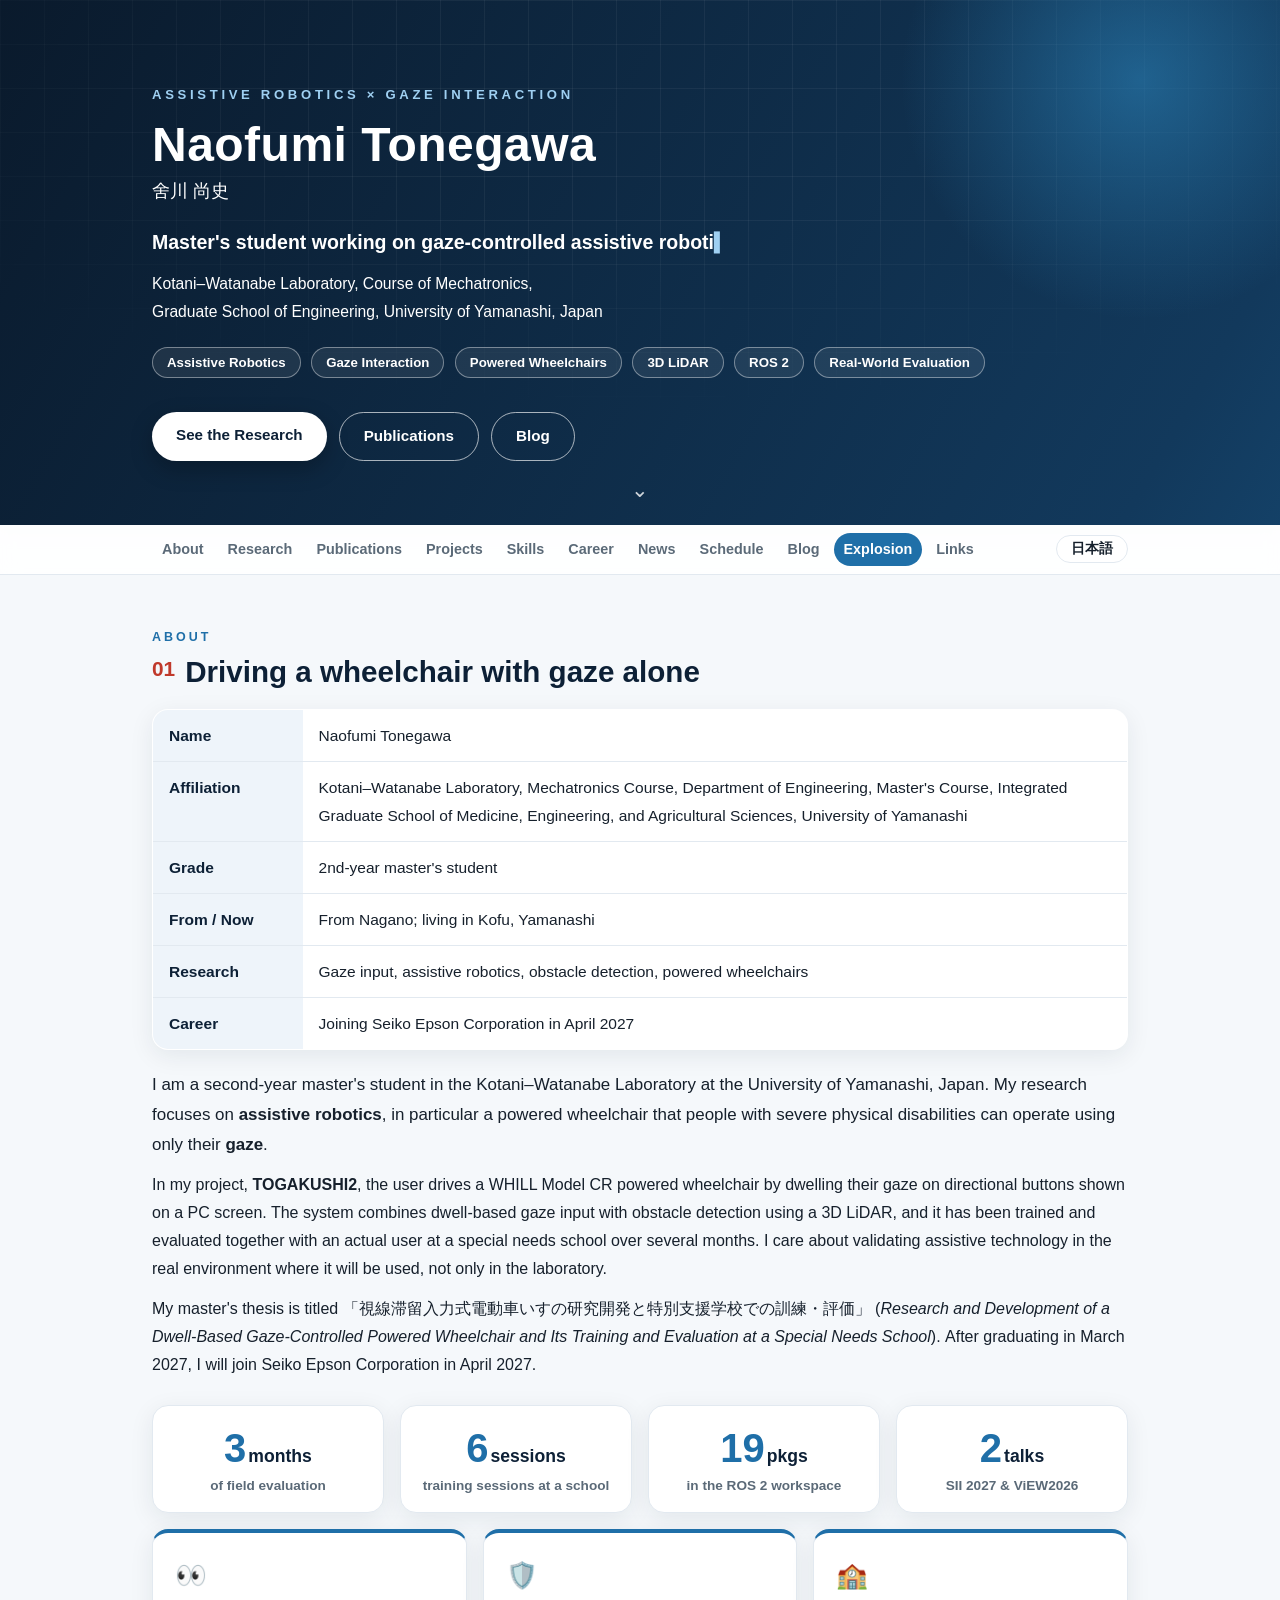
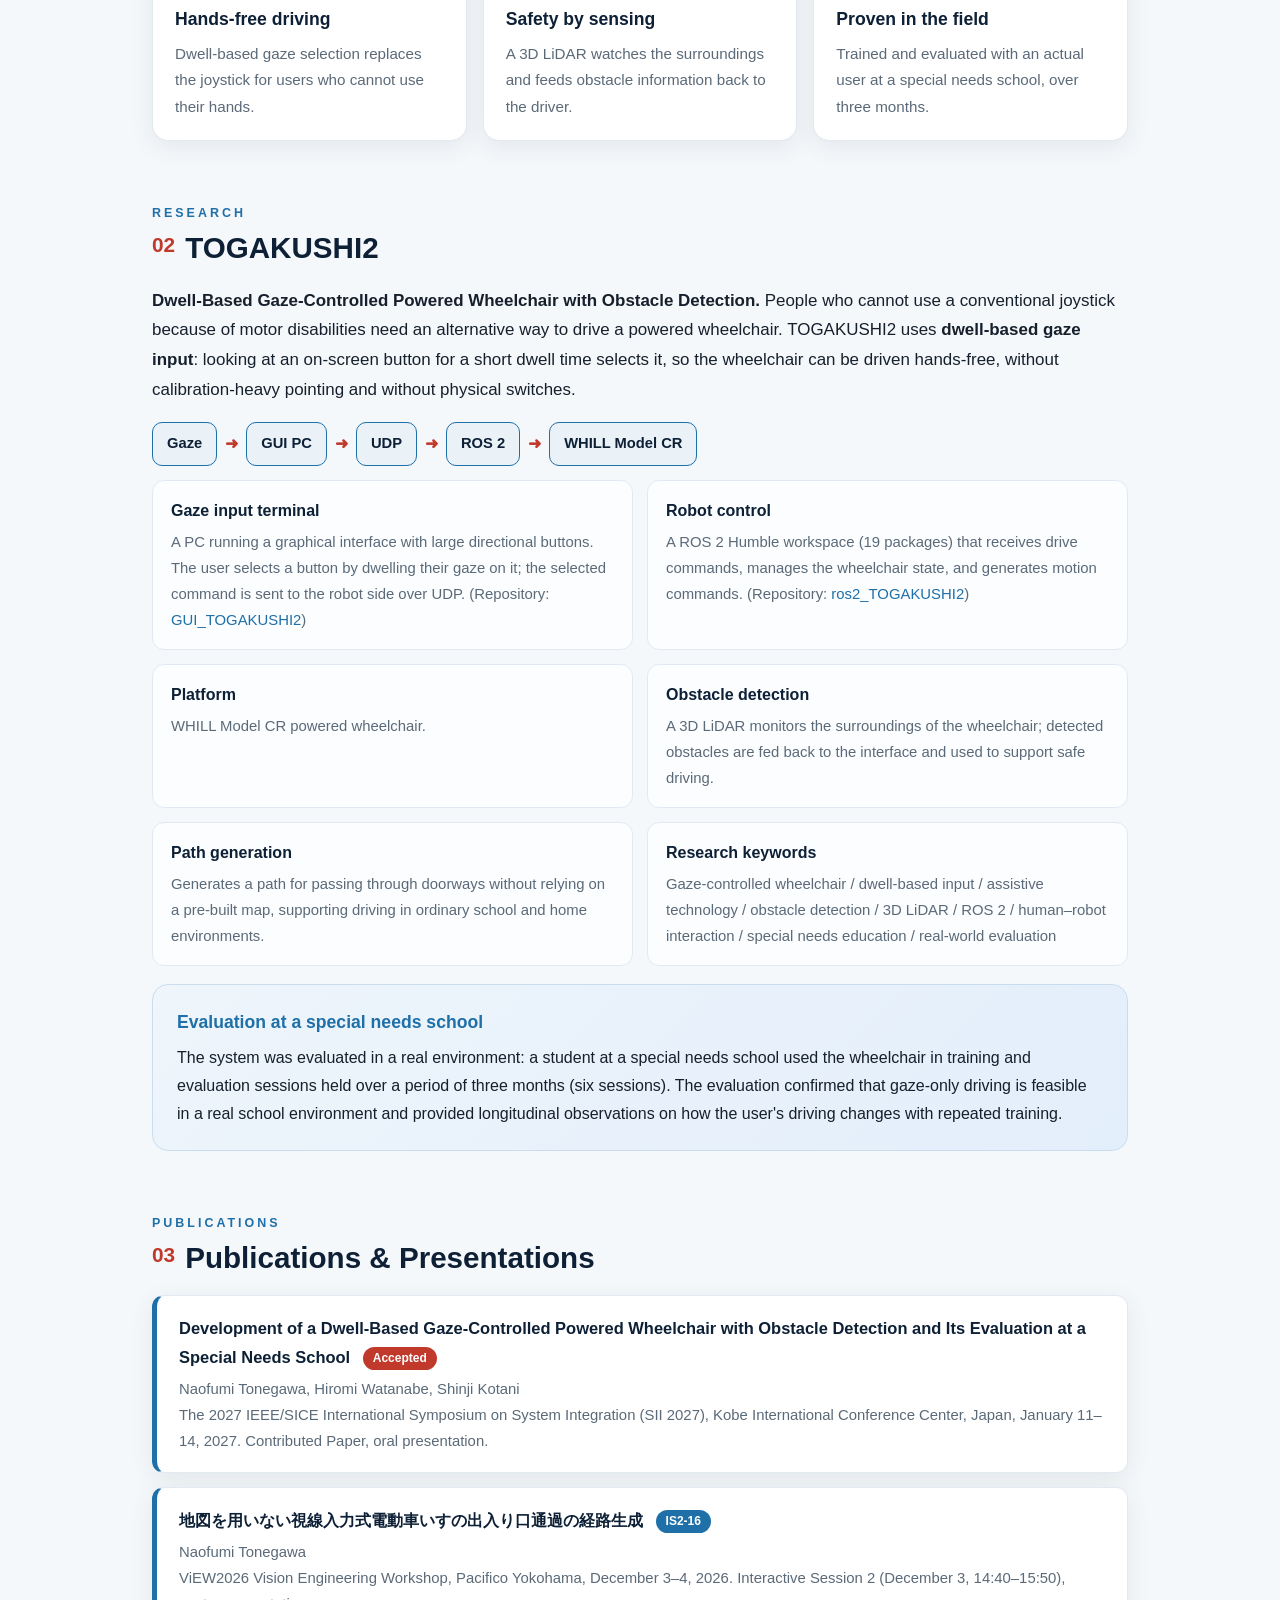
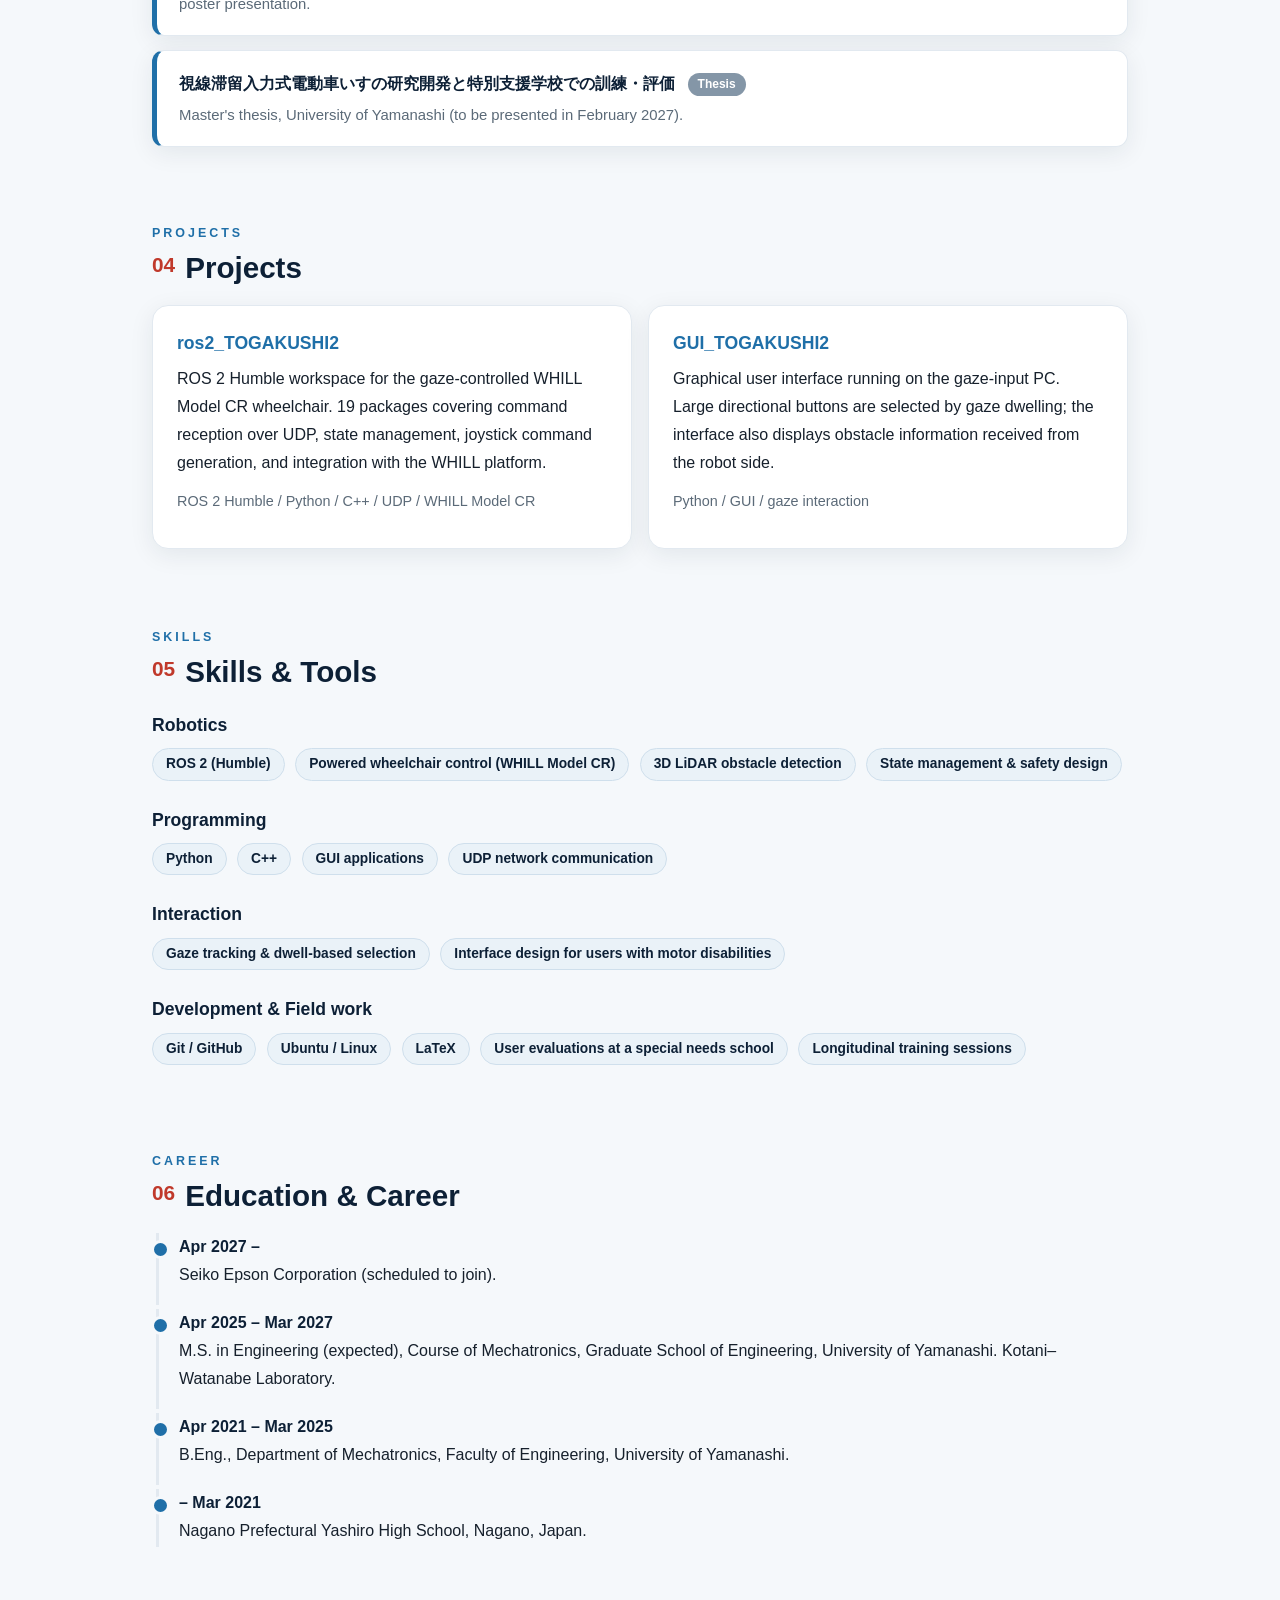
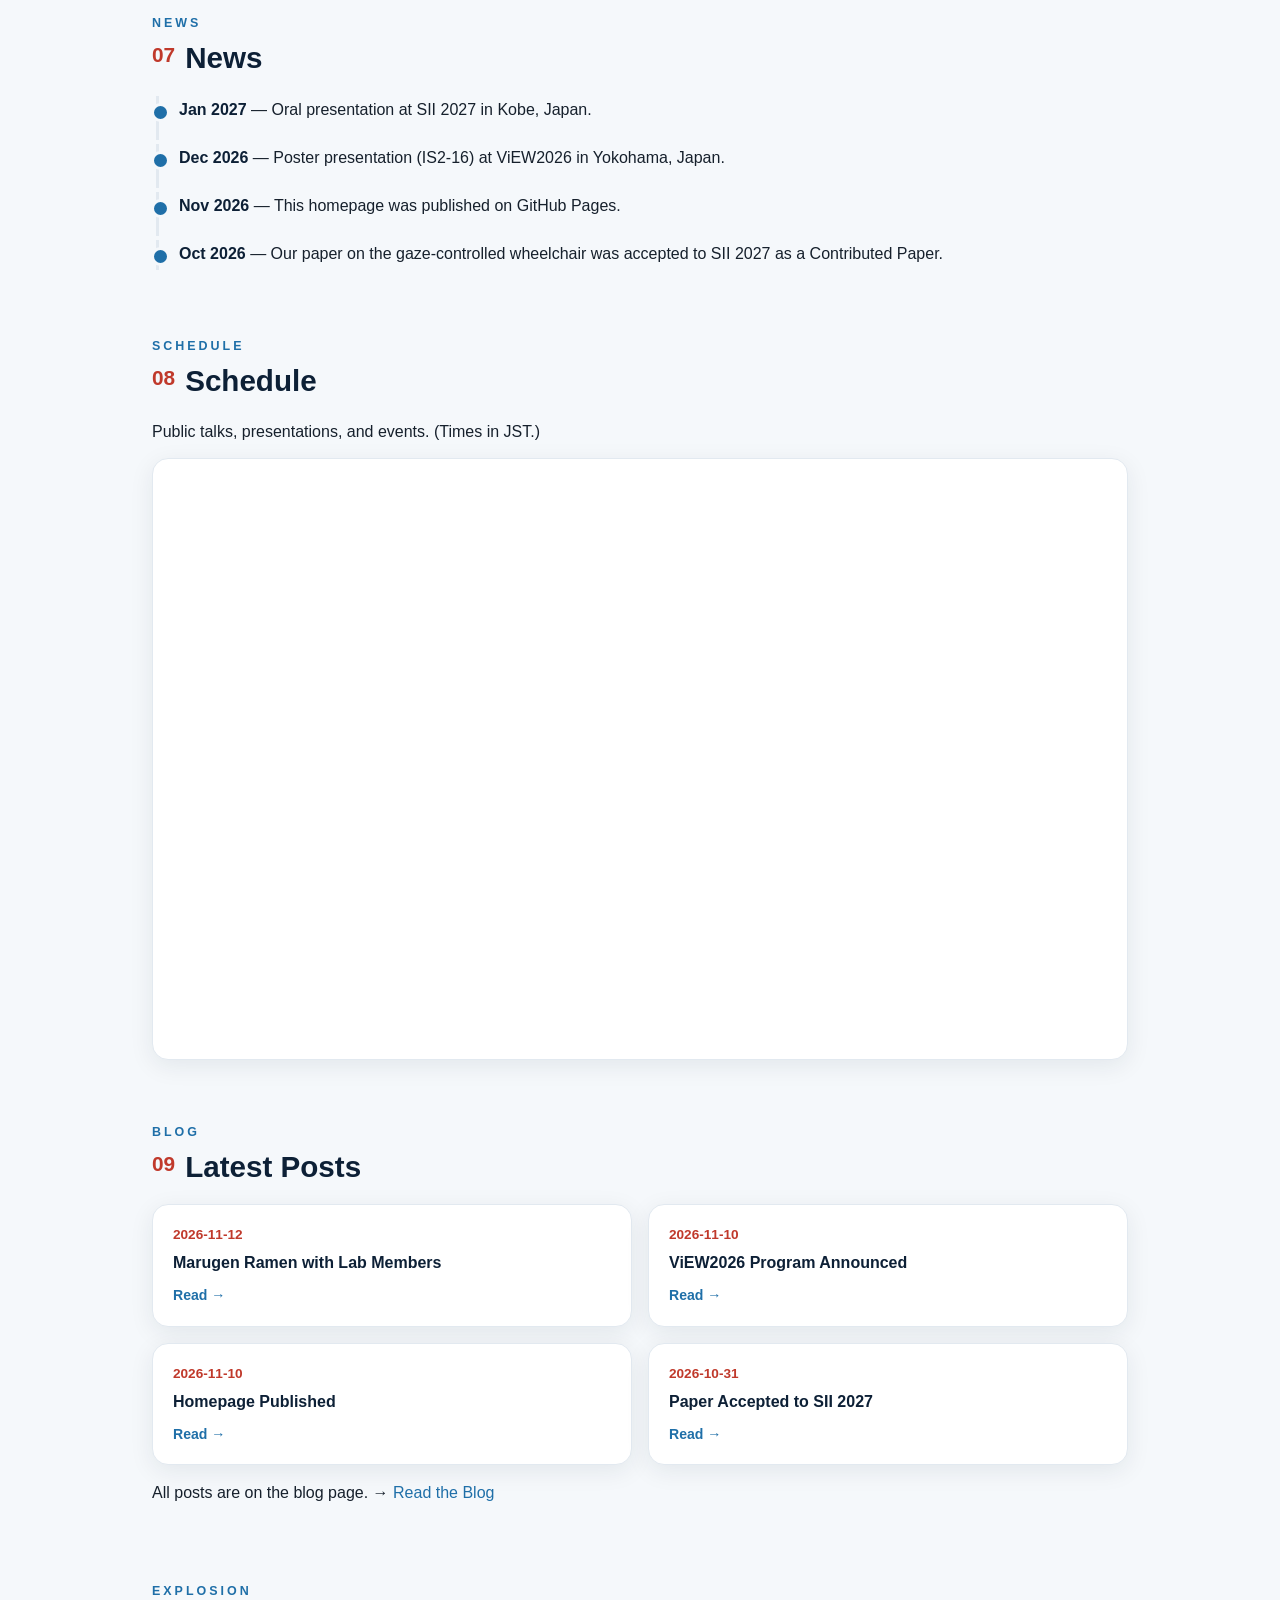
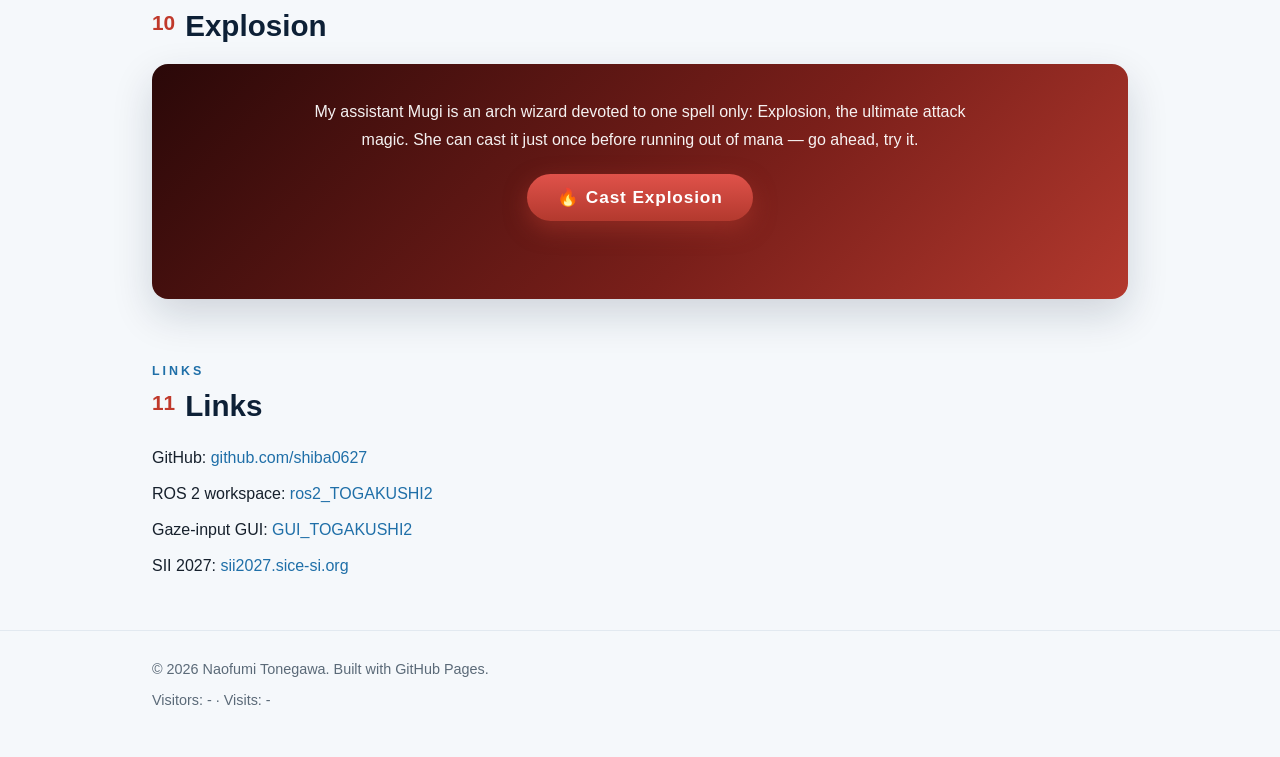
==== index.html @ db15621b "Add Google Search Console verification tag" ====
<!DOCTYPE html>
<html lang="en">
<head>
<meta charset="UTF-8">
<meta name="viewport" content="width=device-width, initial-scale=1.0">
<meta name="google-site-verification" content="02PXOmRQmh9cKTXt06QWr7HZk04EhqYKbkvgAUlDRAI" />
<title>Naofumi Tonegawa — Gaze-Controlled Assistive Robotics</title>
<script>try{document.documentElement.dataset.lang=(localStorage.getItem('mugi-lang')==='ja')?'ja':'en';}catch(e){document.documentElement.dataset.lang='en';}</script>
<meta name="description" content="Naofumi Tonegawa (舍川尚史) — Master's student at the University of Yamanashi working on dwell-based gaze-controlled powered wheelchairs with obstacle detection, evaluated at a special needs school.">
<style>
  :root{
    --ink:#16202c; --sub:#5b6a78; --line:#e2e9f0; --bg:#f5f8fb;
    --navy:#0d2036; --accent:#1f6fa8; --accent-bright:#2f8fc9; --accent2:#c0392b;
    --card:#ffffff; --soft:#eaf2f8;
    --shadow:0 6px 24px rgba(13,32,54,.08);
    --shadow-lg:0 16px 40px rgba(13,32,54,.16);
    --radius:16px;
  }
  *{box-sizing:border-box; margin:0; padding:0;}
  html{scroll-behavior:smooth;}
  body{font-family:"Helvetica Neue", Arial, "Hiragino Kaku Gothic ProN", "Yu Gothic", sans-serif;
       color:var(--ink); background:var(--bg); line-height:1.75;
       -webkit-font-smoothing:antialiased;}
  a{color:var(--accent); text-decoration:none;}
  a:hover{text-decoration:underline;}
  .wrap{max-width:1020px; margin:0 auto; padding:0 22px;}
  ::selection{background:var(--accent); color:#fff;}

  /* ===== scroll progress ===== */
  #progress{position:fixed; top:0; left:0; height:3px; width:0%;
    background:linear-gradient(90deg,var(--accent),var(--accent2)); z-index:100;}

  /* ===== hero ===== */
  @keyframes gradShift{0%{background-position:0% 50%}50%{background-position:100% 50%}100%{background-position:0% 50%}}
  @keyframes riseIn{from{opacity:0; transform:translateY(22px)}to{opacity:1; transform:translateY(0)}}
  @keyframes floaty{0%,100%{transform:translateY(0)}50%{transform:translateY(-14px)}}
  @keyframes scrollHint{0%,100%{transform:translateY(0); opacity:.85}50%{transform:translateY(8px); opacity:.4}}
  header.hero{position:relative; overflow:hidden; color:#fff;
    background:linear-gradient(120deg,#0a1a2c 0%,#12395c 45%,#1f6fa8 80%,#2f8fc9 100%);
    background-size:200% 200%; animation:gradShift 16s ease infinite;
    padding:84px 20px 64px;}
  header.hero::before{content:""; position:absolute; inset:0;
    background-image:linear-gradient(rgba(255,255,255,.05) 1px,transparent 1px),
                     linear-gradient(90deg,rgba(255,255,255,.05) 1px,transparent 1px);
    background-size:44px 44px;
    -webkit-mask-image:radial-gradient(ellipse 90% 80% at 50% 20%,#000 30%,transparent 75%);
            mask-image:radial-gradient(ellipse 90% 80% at 50% 20%,#000 30%,transparent 75%);}
  header.hero::after{content:""; position:absolute; width:520px; height:520px; border-radius:50%;
    background:radial-gradient(circle,rgba(47,143,201,.5),transparent 65%);
    top:-180px; right:-120px; animation:floaty 9s ease-in-out infinite;}
  .hero .wrap{position:relative; z-index:1;}
  .hero .kicker{font-size:.82rem; font-weight:700; letter-spacing:.28em; text-transform:uppercase;
    color:#9fd0f2; animation:riseIn .8s ease both;}
  .hero h1{font-size:3rem; letter-spacing:.01em; line-height:1.15; margin-top:10px; animation:riseIn .8s .08s ease both;}
  .hero .jp{font-size:1.1rem; opacity:.85; margin-top:4px; animation:riseIn .8s .16s ease both;}
  .hero .tagline{margin-top:18px; font-size:1.22rem; font-weight:600; min-height:1.8em; animation:riseIn .8s .24s ease both;}
  .hero .tagline::after{content:"▍"; color:#9fd0f2; animation:scrollHint 1.1s steps(1) infinite; font-size:.9em;}
  .hero .affil{margin-top:10px; font-size:.98rem; opacity:.92; animation:riseIn .8s .32s ease both;}
  .hero .chips{margin-top:22px; animation:riseIn .8s .4s ease both;}
  .chip{display:inline-block; border:1px solid rgba(255,255,255,.4); color:#fff;
    background:rgba(255,255,255,.08); backdrop-filter:blur(4px);
    border-radius:999px; padding:3px 14px; margin:0 6px 8px 0; font-size:.83rem; font-weight:600;}
  .hero .cta{margin-top:26px; display:flex; flex-wrap:wrap; gap:12px; animation:riseIn .8s .48s ease both;}
  .btn{display:inline-block; border-radius:999px; padding:10px 24px; font-weight:700; font-size:.95rem;
    transition:transform .2s ease, box-shadow .2s ease, background .2s ease;}
  .btn:hover{text-decoration:none; transform:translateY(-2px);}
  .btn-primary{background:#fff; color:var(--navy); box-shadow:0 8px 22px rgba(0,0,0,.25);}
  .btn-ghost{border:1.5px solid rgba(255,255,255,.65); color:#fff;}
  .btn-ghost:hover{background:rgba(255,255,255,.12);}
  .scroll-hint{position:absolute; left:50%; bottom:16px; transform:translateX(-50%);
    color:rgba(255,255,255,.8); font-size:1.3rem; z-index:1; animation:scrollHint 2s ease-in-out infinite;}

  /* ===== nav ===== */
  nav.toc{position:sticky; top:0; z-index:50;
    background:rgba(255,255,255,.88); backdrop-filter:blur(10px);
    border-bottom:1px solid var(--line);}
  nav.toc .wrap{display:flex; flex-wrap:wrap; align-items:center; gap:2px 4px; padding-top:8px; padding-bottom:8px;}
  nav.toc a{color:var(--sub); font-size:.9rem; font-weight:600; padding:4px 10px; border-radius:999px;
    transition:color .2s ease, background .2s ease;}
  nav.toc a:hover{color:var(--navy); text-decoration:none; background:var(--soft);}
  nav.toc a.active{color:#fff; background:var(--accent);}
  nav.toc a.active:hover{color:#fff; background:var(--accent);}
  nav.toc button{margin-left:auto; background:#fff; border:1px solid var(--line); border-radius:999px;
    padding:4px 14px; font-size:.85rem; font-weight:700; cursor:pointer; color:var(--ink); font-family:inherit;
    transition:border-color .2s ease;}
  nav.toc button:hover{border-color:var(--accent);}

  /* ===== sections ===== */
  main{padding:6px 0 20px;}
  section{padding:52px 0 10px; scroll-margin-top:64px;}
  .eyebrow{font-size:.78rem; font-weight:800; letter-spacing:.24em; text-transform:uppercase; color:var(--accent);}
  h2{font-size:1.85rem; line-height:1.3; margin:4px 0 18px; color:var(--navy);}
  h2 .num{color:var(--accent2); margin-right:10px; font-size:1.3rem; vertical-align:6px;}
  h3{font-size:1.1rem; margin:16px 0 6px; color:var(--navy);}
  p{margin-bottom:12px;}
  .lead{font-size:1.06rem;}
  .small{font-size:.9rem; color:var(--sub);}
  ul{margin:6px 0 10px 1.3em;}
  li{margin-bottom:4px;}

  /* ===== stats ===== */
  .stats{display:grid; grid-template-columns:repeat(4,1fr); gap:16px; margin-top:26px;}
  .stat{background:var(--card); border:1px solid var(--line); border-radius:var(--radius);
    padding:20px 14px 14px; text-align:center; box-shadow:var(--shadow);}
  .stat .big{font-size:2.5rem; font-weight:800; color:var(--accent); line-height:1.1;}
  .stat .big .unit{font-size:1.1rem; font-weight:700; color:var(--navy); margin-left:2px;}
  .stat .label{font-size:.85rem; color:var(--sub); font-weight:600; margin-top:4px;}
  @media (max-width:680px){ .stats{grid-template-columns:repeat(2,1fr);} }

  /* ===== cards & grids ===== */
  .card{background:var(--card); border:1px solid var(--line); border-radius:var(--radius);
    padding:22px 24px; margin-bottom:16px; box-shadow:var(--shadow);
    transition:transform .25s ease, box-shadow .25s ease;}
  .card:hover{transform:translateY(-4px); box-shadow:var(--shadow-lg);}
  .card h3{margin-top:0;}
  .grid{display:grid; grid-template-columns:1fr 1fr; gap:16px;}
  .grid3{display:grid; grid-template-columns:repeat(3,1fr); gap:16px;}
  @media (max-width:820px){ .grid3{grid-template-columns:1fr;} }
  @media (max-width:680px){ .grid{grid-template-columns:1fr;} .hero h1{font-size:2.2rem;} }
  .hl-card{background:var(--card); border:1px solid var(--line); border-top:4px solid var(--accent);
    border-radius:var(--radius); padding:20px 22px; box-shadow:var(--shadow);
    transition:transform .25s ease, box-shadow .25s ease;}
  .hl-card:hover{transform:translateY(-4px); box-shadow:var(--shadow-lg);}
  .hl-card .icon{font-size:1.6rem; margin-bottom:6px;}
  .hl-card h3{margin:0 0 6px;}
  .hl-card p{font-size:.95rem; color:var(--sub); margin:0;}

  /* ===== research system ===== */
  .flow{display:flex; flex-wrap:wrap; align-items:center; gap:8px; margin:18px 0 8px;}
  .flow .node{background:var(--soft); border:1.5px solid var(--accent); color:var(--navy); font-weight:700;
    border-radius:10px; padding:8px 14px; font-size:.92rem;}
  .flow .arrow{color:var(--accent2); font-weight:900; animation:arrowPulse 1.2s ease-in-out infinite;}
  @keyframes arrowPulse{0%,100%{opacity:.35; transform:translateX(0)}50%{opacity:1; transform:translateX(3px)}}
  .sys-grid{display:grid; grid-template-columns:1fr 1fr; gap:14px; margin-top:14px;}
  @media (max-width:680px){ .sys-grid{grid-template-columns:1fr;} }
  .sys-item{background:#fbfdff; border:1px solid var(--line); border-radius:12px; padding:16px 18px;}
  .sys-item h4{font-size:1rem; color:var(--navy); margin-bottom:4px;}
  .sys-item p{font-size:.93rem; color:var(--sub); margin:0;}
  .eval-panel{background:linear-gradient(135deg,#eef5fb,#e3eefb); border:1px solid #c9ddef;
    border-radius:var(--radius); padding:22px 24px; margin-top:18px;}
  .eval-panel h3{margin-top:0; color:var(--accent);}

  /* ===== mission & photos ===== */
  .mission{background:linear-gradient(135deg,#eef5fb,#e6effa); border:1px solid #c9ddef;
    border-left:6px solid var(--accent2); border-radius:var(--radius);
    padding:22px 26px; margin:6px 0 20px; box-shadow:var(--shadow);}
  .mission .q{font-size:1.22rem; font-weight:700; color:var(--navy); line-height:1.7;}
  .mission .q::before{content:"\201C"; color:var(--accent2); margin-right:2px;}
  .mission .q::after{content:"\201D"; color:var(--accent2); margin-left:2px;}
  .photo-row{display:grid; grid-template-columns:1.35fr 1fr; gap:16px; margin:18px 0 6px;}
  @media (max-width:680px){ .photo-row{grid-template-columns:1fr;} }
  .photo-row figure{background:var(--card); border:1px solid var(--line); border-radius:var(--radius);
    padding:10px; box-shadow:var(--shadow); margin:0;}
  .photo-row img{width:100%; height:auto; display:block; border-radius:10px;}
  .photo-row figcaption{font-size:.85rem; color:var(--sub); padding:8px 4px 2px;}

  /* ===== profile table ===== */
  table.profile{width:100%; border-collapse:collapse; background:var(--card);
    border:1px solid var(--line); border-radius:var(--radius); overflow:hidden;
    box-shadow:var(--shadow); margin:4px 0 20px; font-size:.97rem;}
  table.profile th{background:#eef4fa; color:var(--navy); text-align:left; font-weight:700;
    padding:12px 16px; width:150px; border-bottom:1px solid var(--line); vertical-align:top; white-space:nowrap;}
  table.profile td{padding:12px 16px; border-bottom:1px solid var(--line); color:var(--ink);}
  table.profile tr:last-child th, table.profile tr:last-child td{border-bottom:none;}
  @media (max-width:560px){ table.profile th{width:104px; padding:10px 12px;} table.profile td{padding:10px 12px;} }

  /* ===== publications ===== */
  .pub{background:var(--card); border:1px solid var(--line); border-left:5px solid var(--accent);
    border-radius:12px; padding:18px 22px; margin-bottom:14px; box-shadow:var(--shadow);
    transition:transform .25s ease, box-shadow .25s ease;}
  .pub:hover{transform:translateY(-3px); box-shadow:var(--shadow-lg);}
  .pub .title{font-weight:700; font-size:1.03rem; color:var(--navy);}
  .pub .meta{color:var(--sub); font-size:.93rem; margin-top:4px;}
  .badge{display:inline-block; background:var(--accent2); color:#fff; border-radius:999px;
    padding:1px 10px; font-size:.75rem; font-weight:700; margin-left:8px; vertical-align:middle;}
  .badge.blue{background:var(--accent);}
  .badge.gray{background:#8496a7;}

  /* ===== skills ===== */
  .skill-group{margin-bottom:16px;}
  .skill-group h3{margin-bottom:8px;}
  .tag{display:inline-block; background:var(--soft); border:1px solid #cfdfec; color:var(--navy);
    border-radius:999px; padding:3px 13px; font-size:.86rem; font-weight:600; margin:0 6px 8px 0;
    transition:transform .15s ease, background .15s ease;}
  .tag:hover{transform:translateY(-2px); background:#dbeaf6;}

  /* ===== timeline ===== */
  .timeline{list-style:none; margin:4px 0 0 4px;}
  .timeline li{border-left:3px solid var(--line); padding:0 0 16px 20px; position:relative;}
  .timeline li:last-child{padding-bottom:2px;}
  .timeline li::before{content:""; position:absolute; left:-8px; top:7px; width:13px; height:13px;
    border-radius:50%; background:var(--accent); border:3px solid var(--bg);
    transition:transform .2s ease, background .2s ease;}
  .timeline li:hover::before{transform:scale(1.35); background:var(--accent2);}
  .timeline .when{font-weight:800; color:var(--navy); white-space:nowrap;}

  /* ===== blog cards ===== */
  .post-card{display:block; background:var(--card); border:1px solid var(--line); border-radius:var(--radius);
    padding:18px 20px; box-shadow:var(--shadow); color:var(--ink);
    transition:transform .25s ease, box-shadow .25s ease;}
  .post-card:hover{text-decoration:none; transform:translateY(-4px); box-shadow:var(--shadow-lg);}
  .post-card .date{color:var(--accent2); font-weight:700; font-size:.85rem;}
  .post-card .ptitle{font-weight:700; color:var(--navy); margin-top:2px;}
  .post-card .go{color:var(--accent); font-size:.88rem; font-weight:700; margin-top:6px;}

  /* ===== calendar ===== */
  .cal-wrap{border:1px solid var(--line); border-radius:var(--radius); overflow:hidden; background:#fff; box-shadow:var(--shadow);}
  .cal-wrap iframe{display:block; width:100%; height:600px; border:0;}

  /* ===== explosion ===== */
  .explosion-panel{background:linear-gradient(135deg,#2a0808 0%,#7a1f1a 60%,#b3392e 100%); color:#fff;
    border-radius:var(--radius); padding:34px 24px; text-align:center; box-shadow:var(--shadow-lg);}
  .explosion-panel p{opacity:.94; max-width:660px; margin:0 auto;}
  .boom-wrap{margin-top:20px;}
  #boomBtn{background:linear-gradient(180deg,#e0524a,#b3392e); color:#fff; border:none; cursor:pointer;
    font-size:1.08rem; font-weight:800; letter-spacing:.05em; padding:13px 30px; border-radius:999px;
    box-shadow:0 8px 22px rgba(179,57,46,.5); transition:transform .15s ease;}
  #boomBtn:hover:not(:disabled){transform:scale(1.07);}
  #boomBtn:disabled{opacity:.65; cursor:wait;}
  #chant{margin-top:14px; min-height:1.8em; font-weight:700; color:#ffe9a8; text-shadow:0 1px 6px rgba(0,0,0,.35);}
  #boomCount{margin-top:2px; font-size:.9rem; opacity:.9;}
  #flash{position:fixed; inset:0; background:#fff7e0; opacity:0; pointer-events:none; z-index:90;}
  .ring{position:fixed; border:4px solid rgba(255,170,40,.85); border-radius:50%; pointer-events:none; z-index:91;}
  .spark{position:fixed; width:8px; height:8px; border-radius:50%; pointer-events:none; z-index:91;}
  body.shake{animation:shake .5s ease;}
  @keyframes shake{0%,100%{transform:translate(0,0)}20%{transform:translate(-6px,3px)}40%{transform:translate(5px,-4px)}60%{transform:translate(-4px,-2px)}80%{transform:translate(4px,2px)}}

  /* ===== links / footer ===== */
  .link-list{list-style:none; margin-left:0;}
  .link-list li{margin-bottom:8px; font-size:1rem;}
  footer{border-top:1px solid var(--line); padding:26px 0 44px; color:var(--sub); font-size:.9rem; margin-top:30px;}

  /* ===== reveal ===== */
  .reveal{opacity:0; transform:translateY(24px); transition:opacity .7s ease, transform .7s ease;}
  .reveal.in{opacity:1; transform:none;}

  /* ===== language toggle ===== */
  .l-ja{display:none;}
  html[data-lang="ja"] .l-ja{display:inline;}
  html[data-lang="ja"] .l-en{display:none;}

  @media (prefers-reduced-motion: reduce){
    *{animation:none !important; transition:none !important;}
    .reveal{opacity:1; transform:none;}
    html{scroll-behavior:auto;}
  }
</style>
</head>
<body>

<div id="progress"></div>

<header class="hero">
  <div class="wrap">
    <div class="kicker">Assistive Robotics × Gaze Interaction</div>
    <h1>Naofumi Tonegawa</h1>
    <div class="jp">舍川 尚史</div>
    <div class="tagline"><span class="l-en">Master's student working on gaze-controlled assistive robotics.</span><span class="l-ja">視線制御による支援ロボティクスに取り組む修士課程の学生です。</span></div>
    <div class="affil"><span class="l-en">Kotani&ndash;Watanabe Laboratory, Course of Mechatronics,<br>
      Graduate School of Engineering, University of Yamanashi, Japan</span><span class="l-ja">山梨大学大学院 工学専攻 メカトロニクスコース<br>
      小谷・渡辺研究室</span></div>
    <div class="chips">
      <span class="chip"><span class="l-en">Assistive Robotics</span><span class="l-ja">支援ロボティクス</span></span>
      <span class="chip"><span class="l-en">Gaze Interaction</span><span class="l-ja">視線インタラクション</span></span>
      <span class="chip"><span class="l-en">Powered Wheelchairs</span><span class="l-ja">電動車いす</span></span>
      <span class="chip">3D LiDAR</span>
      <span class="chip">ROS 2</span>
      <span class="chip"><span class="l-en">Real-World Evaluation</span><span class="l-ja">実環境評価</span></span>
    </div>
    <div class="cta">
      <a class="btn btn-primary" href="#research"><span class="l-en">See the Research</span><span class="l-ja">研究を見る</span></a>
      <a class="btn btn-ghost" href="#publications"><span class="l-en">Publications</span><span class="l-ja">業績を見る</span></a>
      <a class="btn btn-ghost" href="blog.html"><span class="l-en">Blog</span><span class="l-ja">ブログ</span></a>
    </div>
  </div>
  <div class="scroll-hint">⌄</div>
</header>

<nav class="toc">
  <div class="wrap">
    <a href="#about"><span class="l-en">About</span><span class="l-ja">概要</span></a>
    <a href="#research"><span class="l-en">Research</span><span class="l-ja">研究</span></a>
    <a href="#publications"><span class="l-en">Publications</span><span class="l-ja">業績</span></a>
    <a href="#projects"><span class="l-en">Projects</span><span class="l-ja">プロジェクト</span></a>
    <a href="#skills"><span class="l-en">Skills</span><span class="l-ja">スキル</span></a>
    <a href="#career"><span class="l-en">Career</span><span class="l-ja">経歴</span></a>
    <a href="#news"><span class="l-en">News</span><span class="l-ja">ニュース</span></a>
    <a href="#schedule"><span class="l-en">Schedule</span><span class="l-ja">予定</span></a>
    <a href="#blog"><span class="l-en">Blog</span><span class="l-ja">ブログ</span></a>
    <a href="#explosion"><span class="l-en">Explosion</span><span class="l-ja">爆裂</span></a>
    <a href="#links"><span class="l-en">Links</span><span class="l-ja">リンク</span></a>
    <button id="langBtn" type="button">日本語</button>
  </div>
</nav>

<main class="wrap">

<section id="about">
  <div class="eyebrow">About</div>
  <h2><span class="num">01</span><span class="l-en">Driving a wheelchair with gaze alone</span><span class="l-ja">視線だけで、車いすを運転する</span></h2>
  <table class="profile">
    <tr><th><span class="l-en">Name</span><span class="l-ja">氏名</span></th>
      <td><span class="l-en">Naofumi Tonegawa</span><span class="l-ja">舎川 尚史（Naofumi Tonegawa）</span></td></tr>
    <tr><th><span class="l-en">Affiliation</span><span class="l-ja">所属</span></th>
      <td><span class="l-en">Kotani–Watanabe Laboratory, Mechatronics Course, Department of Engineering, Master's Course, Integrated Graduate School of Medicine, Engineering, and Agricultural Sciences, University of Yamanashi</span><span class="l-ja">山梨大学大学院 医工農学総合教育部 工学専攻 メカトロニクス工学コース 小谷・渡辺研究室</span></td></tr>
    <tr><th><span class="l-en">Grade</span><span class="l-ja">学年</span></th>
      <td><span class="l-en">2nd-year master's student</span><span class="l-ja">修士課程2年</span></td></tr>
    <tr><th><span class="l-en">From / Now</span><span class="l-ja">出身・現在</span></th>
      <td><span class="l-en">From Nagano; living in Kofu, Yamanashi</span><span class="l-ja">長野県出身、山梨県甲府市在住</span></td></tr>
    <tr><th><span class="l-en">Research</span><span class="l-ja">研究テーマ</span></th>
      <td><span class="l-en">Gaze input, assistive robotics, obstacle detection, powered wheelchairs</span><span class="l-ja">視線入力、支援ロボティクス、障害物検知、電動車いす</span></td></tr>
    <tr><th><span class="l-en">Career</span><span class="l-ja">進路</span></th>
      <td><span class="l-en">Joining Seiko Epson Corporation in April 2027</span><span class="l-ja">2027年4月 セイコーエプソン株式会社 入社予定</span></td></tr>
  </table>
  <p class="lead"><span class="l-en">I am a second-year master's student in the Kotani&ndash;Watanabe Laboratory at the
    University of Yamanashi, Japan. My research focuses on <strong>assistive robotics</strong>,
    in particular a powered wheelchair that people with severe physical disabilities can
    operate using only their <strong>gaze</strong>.</span><span class="l-ja">山梨大学 小谷・渡辺研究室の修士2年生です。研究テーマは<strong>支援ロボティクス</strong>で、
    特に、重度の身体障害のある方が<strong>視線</strong>だけで操作できる電動車いすに取り組んでいます。</span>
  </p>
  <p><span class="l-en">In my project, <strong>TOGAKUSHI2</strong>, the user drives a WHILL Model CR powered wheelchair
    by dwelling their gaze on directional buttons shown on a PC screen. The system combines
    dwell-based gaze input with obstacle detection using a 3D LiDAR, and it has been trained
    and evaluated together with an actual user at a special needs school over several months.
    I care about validating assistive technology in the real environment where it will be used,
    not only in the laboratory.</span><span class="l-ja">プロジェクト<strong>TOGAKUSHI2</strong>では、PC画面に表示された方向ボタンを視線で滞留選択することで、
    WHILL Model CRを運転します。視線滞留入力と3D LiDARによる障害物検知を組み合わせ、
    特別支援学校で実際の利用者とともに数か月にわたって訓練・評価を行ってきました。
    研究室の中だけでなく、実際に使われる環境で支援技術を検証することを大切にしています。</span>
  </p>
  <p><span class="l-en">My master's thesis is titled
    「視線滞留入力式電動車いすの研究開発と特別支援学校での訓練・評価」
    (<em>Research and Development of a Dwell-Based Gaze-Controlled Powered Wheelchair and Its
    Training and Evaluation at a Special Needs School</em>).
    After graduating in March 2027, I will join Seiko Epson Corporation in April 2027.</span><span class="l-ja">修士論文の題目は「視線滞留入力式電動車いすの研究開発と特別支援学校での訓練・評価」です。
    2027年3月に卒業し、2027年4月にセイコーエプソン株式会社へ入社予定です。</span>
  </p>

  <div class="stats">
    <div class="stat"><div class="big"><span class="count" data-count="3">0</span><span class="unit"><span class="l-en">months</span><span class="l-ja">か月</span></span></div><div class="label"><span class="l-en">of field evaluation</span><span class="l-ja">実環境での評価期間</span></div></div>
    <div class="stat"><div class="big"><span class="count" data-count="6">0</span><span class="unit"><span class="l-en">sessions</span><span class="l-ja">回</span></span></div><div class="label"><span class="l-en">training sessions at a school</span><span class="l-ja">学校での訓練セッション</span></div></div>
    <div class="stat"><div class="big"><span class="count" data-count="19">0</span><span class="unit"><span class="l-en">pkgs</span><span class="l-ja">パッケージ</span></span></div><div class="label"><span class="l-en">in the ROS 2 workspace</span><span class="l-ja">ROS 2ワークスペースの規模</span></div></div>
    <div class="stat"><div class="big"><span class="count" data-count="2">0</span><span class="unit"><span class="l-en">talks</span><span class="l-ja">件</span></span></div><div class="label"><span class="l-en">SII 2027 &amp; ViEW2026</span><span class="l-ja">SII 2027とViEW2026で発表</span></div></div>
  </div>

  <div class="grid3" style="margin-top:16px;">
    <div class="hl-card">
      <div class="icon">👀</div>
      <h3><span class="l-en">Hands-free driving</span><span class="l-ja">ハンズフリー運転</span></h3>
      <p><span class="l-en">Dwell-based gaze selection replaces the joystick for users who cannot use their hands.</span><span class="l-ja">手を使えない利用者のために、視線の滞留選択がジョイスティックの代わりになります。</span></p>
    </div>
    <div class="hl-card">
      <div class="icon">🛡️</div>
      <h3><span class="l-en">Safety by sensing</span><span class="l-ja">センシングで安全に</span></h3>
      <p><span class="l-en">A 3D LiDAR watches the surroundings and feeds obstacle information back to the driver.</span><span class="l-ja">3D LiDARが周囲を見張り、障害物情報をドライバーへ返します。</span></p>
    </div>
    <div class="hl-card">
      <div class="icon">🏫</div>
      <h3><span class="l-en">Proven in the field</span><span class="l-ja">現場で確かめる</span></h3>
      <p><span class="l-en">Trained and evaluated with an actual user at a special needs school, over three months.</span><span class="l-ja">特別支援学校で実際の利用者とともに、3か月にわたって訓練・評価しました。</span></p>
    </div>
  </div>
</section>

<section id="research">
  <div class="eyebrow">Research</div>
  <h2><span class="num">02</span>TOGAKUSHI2</h2>
  <p class="lead"><span class="l-en"><strong>Dwell-Based Gaze-Controlled Powered Wheelchair with Obstacle Detection.</strong>
    People who cannot use a conventional joystick because of motor disabilities need an
    alternative way to drive a powered wheelchair. TOGAKUSHI2 uses <strong>dwell-based gaze
    input</strong>: looking at an on-screen button for a short dwell time selects it, so the
    wheelchair can be driven hands-free, without calibration-heavy pointing and without
    physical switches.</span><span class="l-ja"><strong>障害物検知機能を備えた、視線滞留入力式の電動車いす。</strong>
    運動障害のために通常のジョイスティックを使えない方には、電動車いすを運転する別の手段が必要です。
    TOGAKUSHI2は<strong>視線滞留入力</strong>を使います。画面上のボタンを短い滞留時間だけ
    見つめることで選択でき、ハンズフリーで運転できます。煩雑なキャリブレーション型の
    ポインティングや、物理スイッチは不要です。</span>
  </p>

  <div class="flow" aria-label="System data flow">
    <span class="node"><span class="l-en">Gaze</span><span class="l-ja">視線</span></span><span class="arrow">➜</span>
    <span class="node">GUI PC</span><span class="arrow">➜</span>
    <span class="node">UDP</span><span class="arrow">➜</span>
    <span class="node">ROS 2</span><span class="arrow">➜</span>
    <span class="node">WHILL Model CR</span>
  </div>

  <div class="sys-grid">
    <div class="sys-item">
      <h4><span class="l-en">Gaze input terminal</span><span class="l-ja">視線入力端末</span></h4>
      <p><span class="l-en">A PC running a graphical interface with large directional buttons. The user selects a
        button by dwelling their gaze on it; the selected command is sent to the robot side
        over UDP. (Repository: <a href="https://github.com/shiba0627/GUI_TOGAKUSHI2">GUI_TOGAKUSHI2</a>)</span><span class="l-ja">大きな方向ボタンを備えたGUIをPCで実行します。ボタンを見つめて滞留すると選択され、
        選ばれた命令はUDPでロボット側へ送られます。（リポジトリ：<a href="https://github.com/shiba0627/GUI_TOGAKUSHI2">GUI_TOGAKUSHI2</a>）</span></p>
    </div>
    <div class="sys-item">
      <h4><span class="l-en">Robot control</span><span class="l-ja">ロボット制御</span></h4>
      <p><span class="l-en">A ROS 2 Humble workspace (19 packages) that receives drive commands, manages the
        wheelchair state, and generates motion commands.
        (Repository: <a href="https://github.com/shiba0627/ros2_TOGAKUSHI2">ros2_TOGAKUSHI2</a>)</span><span class="l-ja">ROS 2 Humbleのワークスペース（19パッケージ）。運転命令の受信、車いすの状態管理、
        動作命令の生成を行います。
        （リポジトリ：<a href="https://github.com/shiba0627/ros2_TOGAKUSHI2">ros2_TOGAKUSHI2</a>）</span></p>
    </div>
    <div class="sys-item">
      <h4><span class="l-en">Platform</span><span class="l-ja">プラットフォーム</span></h4>
      <p><span class="l-en">WHILL Model CR powered wheelchair.</span><span class="l-ja">電動車いす WHILL Model CR。</span></p>
    </div>
    <div class="sys-item">
      <h4><span class="l-en">Obstacle detection</span><span class="l-ja">障害物検知</span></h4>
      <p><span class="l-en">A 3D LiDAR monitors the surroundings of the wheelchair; detected obstacles are fed
        back to the interface and used to support safe driving.</span><span class="l-ja">3D LiDARで車いすの周囲を監視し、検知した障害物をインターフェースへ
        フィードバックして、安全な運転を支援します。</span></p>
    </div>
    <div class="sys-item">
      <h4><span class="l-en">Path generation</span><span class="l-ja">経路生成</span></h4>
      <p><span class="l-en">Generates a path for passing through doorways without relying on a pre-built map,
        supporting driving in ordinary school and home environments.</span><span class="l-ja">事前に作った地図に頼らず、出入り口を通過するための経路を生成します。
        学校や家庭といった日常環境での走行を支援します。</span></p>
    </div>
    <div class="sys-item">
      <h4><span class="l-en">Research keywords</span><span class="l-ja">研究キーワード</span></h4>
      <p><span class="l-en">Gaze-controlled wheelchair / dwell-based input / assistive technology / obstacle detection /
        3D LiDAR / ROS 2 / human&ndash;robot interaction / special needs education / real-world evaluation</span><span class="l-ja">視線制御車いす / 滞留入力 / 支援技術 / 障害物検知 /
        3D LiDAR / ROS 2 / 人間・ロボットインタラクション / 特別支援教育 / 実環境評価</span></p>
    </div>
  </div>

  <div class="eval-panel">
    <h3><span class="l-en">Evaluation at a special needs school</span><span class="l-ja">特別支援学校での評価</span></h3>
    <p style="margin:0;"><span class="l-en">The system was evaluated in a real environment: a student at a special needs school used
      the wheelchair in training and evaluation sessions held over a period of three months
      (six sessions). The evaluation confirmed that gaze-only driving is feasible in a real
      school environment and provided longitudinal observations on how the user's driving
      changes with repeated training.</span><span class="l-ja">実環境で評価しました。特別支援学校の生徒が、3か月間（全6回）の訓練・評価セッションで
      車いすを使用しました。実際の学校環境で視線のみの運転が可能であることを確認し、
      訓練を重ねることで運転がどう変化するかという長期的な観察も得られました。</span>
    </p>
  </div>
</section>

<section id="publications">
  <div class="eyebrow">Publications</div>
  <h2><span class="num">03</span><span class="l-en">Publications &amp; Presentations</span><span class="l-ja">業績・発表</span></h2>

  <div class="pub">
    <div class="title">Development of a Dwell-Based Gaze-Controlled Powered Wheelchair with Obstacle Detection and Its Evaluation at a Special Needs School
      <span class="badge"><span class="l-en">Accepted</span><span class="l-ja">採択済み</span></span></div>
    <div class="meta"><span class="l-en">Naofumi Tonegawa, Hiromi Watanabe, Shinji Kotani<br>
      The 2027 IEEE/SICE International Symposium on System Integration (SII 2027),
      Kobe International Conference Center, Japan, January 11&ndash;14, 2027. Contributed Paper, oral presentation.</span><span class="l-ja">舍川尚史、渡辺裕美、小谷信司<br>
      The 2027 IEEE/SICE International Symposium on System Integration (SII 2027)、
      神戸国際会議場、2027年1月11日〜14日。Contributed Paper、口頭発表。</span></div>
  </div>

  <div class="pub">
    <div class="title">地図を用いない視線入力式電動車いすの出入り口通過の経路生成
      <span class="badge blue">IS2-16</span></div>
    <div class="meta"><span class="l-en">Naofumi Tonegawa<br>
      ViEW2026 Vision Engineering Workshop, Pacifico Yokohama, December 3&ndash;4, 2026.
      Interactive Session 2 (December 3, 14:40&ndash;15:50), poster presentation.</span><span class="l-ja">舍川尚史<br>
      ViEW2026 ビジョン技術の実利用ワークショップ、パシフィコ横浜、2026年12月3日〜4日。
      インタラクティブセッション2（12月3日 14:40〜15:50）、ポスター発表。</span></div>
  </div>

  <div class="pub">
    <div class="title">視線滞留入力式電動車いすの研究開発と特別支援学校での訓練・評価
      <span class="badge gray"><span class="l-en">Thesis</span><span class="l-ja">修士論文</span></span></div>
    <div class="meta"><span class="l-en">Master's thesis, University of Yamanashi (to be presented in February 2027).</span><span class="l-ja">修士論文、山梨大学（2027年2月に発表予定）。</span></div>
  </div>
</section>

<section id="projects">
  <div class="eyebrow">Projects</div>
  <h2><span class="num">04</span><span class="l-en">Projects</span><span class="l-ja">プロジェクト</span></h2>
  <div class="grid">
    <div class="card">
      <h3><a href="https://github.com/shiba0627/ros2_TOGAKUSHI2">ros2_TOGAKUSHI2</a></h3>
      <p><span class="l-en">ROS 2 Humble workspace for the gaze-controlled WHILL Model CR wheelchair.
         19 packages covering command reception over UDP, state management, joystick command
         generation, and integration with the WHILL platform.</span><span class="l-ja">視線制御WHILL Model CRのためのROS 2 Humbleワークスペース。
         UDPでの命令受信、状態管理、ジョイスティック命令の生成、WHILLプラットフォームとの
         統合を担う19パッケージ。</span></p>
      <p class="small">ROS 2 Humble / Python / C++ / UDP / WHILL Model CR</p>
    </div>
    <div class="card">
      <h3><a href="https://github.com/shiba0627/GUI_TOGAKUSHI2">GUI_TOGAKUSHI2</a></h3>
      <p><span class="l-en">Graphical user interface running on the gaze-input PC. Large directional buttons are
         selected by gaze dwelling; the interface also displays obstacle information received
         from the robot side.</span><span class="l-ja">視線入力PCで動くグラフィカルインターフェース。大きな方向ボタンを視線の滞留で
         選択し、ロボット側から受け取った障害物情報も表示します。</span></p>
      <p class="small">Python / GUI / gaze interaction</p>
    </div>
  </div>
</section>

<section id="skills">
  <div class="eyebrow">Skills</div>
  <h2><span class="num">05</span><span class="l-en">Skills &amp; Tools</span><span class="l-ja">スキル・使用技術</span></h2>
  <div class="skill-group">
    <h3><span class="l-en">Robotics</span><span class="l-ja">ロボティクス</span></h3>
    <span class="tag">ROS 2 (Humble)</span>
    <span class="tag"><span class="l-en">Powered wheelchair control (WHILL Model CR)</span><span class="l-ja">電動車いす制御（WHILL Model CR）</span></span>
    <span class="tag"><span class="l-en">3D LiDAR obstacle detection</span><span class="l-ja">3D LiDAR障害物検知</span></span>
    <span class="tag"><span class="l-en">State management &amp; safety design</span><span class="l-ja">状態管理と安全設計</span></span>
  </div>
  <div class="skill-group">
    <h3><span class="l-en">Programming</span><span class="l-ja">プログラミング</span></h3>
    <span class="tag">Python</span>
    <span class="tag">C++</span>
    <span class="tag"><span class="l-en">GUI applications</span><span class="l-ja">GUIアプリケーション</span></span>
    <span class="tag"><span class="l-en">UDP network communication</span><span class="l-ja">UDPネットワーク通信</span></span>
  </div>
  <div class="skill-group">
    <h3><span class="l-en">Interaction</span><span class="l-ja">インタラクション</span></h3>
    <span class="tag"><span class="l-en">Gaze tracking &amp; dwell-based selection</span><span class="l-ja">視線計測と滞留選択</span></span>
    <span class="tag"><span class="l-en">Interface design for users with motor disabilities</span><span class="l-ja">運動障害のあるユーザー向けのインターフェース設計</span></span>
  </div>
  <div class="skill-group">
    <h3><span class="l-en">Development &amp; Field work</span><span class="l-ja">開発環境・フィールドワーク</span></h3>
    <span class="tag">Git / GitHub</span>
    <span class="tag">Ubuntu / Linux</span>
    <span class="tag">LaTeX</span>
    <span class="tag"><span class="l-en">User evaluations at a special needs school</span><span class="l-ja">特別支援学校でのユーザー評価の設計と実施</span></span>
    <span class="tag"><span class="l-en">Longitudinal training sessions</span><span class="l-ja">長期の訓練セッション</span></span>
  </div>
</section>

<section id="career">
  <div class="eyebrow">Career</div>
  <h2><span class="num">06</span><span class="l-en">Education &amp; Career</span><span class="l-ja">学歴・職歴</span></h2>
  <ul class="timeline">
    <li><span class="when">Apr 2027 &ndash;</span><br><span class="l-en">Seiko Epson Corporation (scheduled to join).</span><span class="l-ja">セイコーエプソン株式会社（入社予定）。</span></li>
    <li><span class="when">Apr 2025 &ndash; Mar 2027</span><br><span class="l-en">M.S. in Engineering (expected), Course of Mechatronics, Graduate School of Engineering, University of Yamanashi. Kotani&ndash;Watanabe Laboratory.</span><span class="l-ja">山梨大学大学院 工学専攻 メカトロニクスコース、修士（工学）取得見込み。小谷・渡辺研究室。</span></li>
    <li><span class="when">Apr 2021 &ndash; Mar 2025</span><br><span class="l-en">B.Eng., Department of Mechatronics, Faculty of Engineering, University of Yamanashi.</span><span class="l-ja">山梨大学 工学部 メカトロニクス工学科、学士（工学）。</span></li>
    <li><span class="when">&ndash; Mar 2021</span><br><span class="l-en">Nagano Prefectural Yashiro High School, Nagano, Japan.</span><span class="l-ja">長野県立屋代高等学校（長野県）。</span></li>
  </ul>
</section>

<section id="news">
  <div class="eyebrow">News</div>
  <h2><span class="num">07</span><span class="l-en">News</span><span class="l-ja">ニュース</span></h2>
  <ul class="timeline">
    <li><span class="when">Jan 2027</span> — <span class="l-en">Oral presentation at SII 2027 in Kobe, Japan.</span><span class="l-ja">SII 2027（神戸）で口頭発表。</span></li>
    <li><span class="when">Dec 2026</span> — <span class="l-en">Poster presentation (IS2-16) at ViEW2026 in Yokohama, Japan.</span><span class="l-ja">ViEW2026（横浜）でポスター発表（IS2-16）。</span></li>
    <li><span class="when">Nov 2026</span> — <span class="l-en">This homepage was published on GitHub Pages.</span><span class="l-ja">このホームページをGitHub Pagesで公開しました。</span></li>
    <li><span class="when">Oct 2026</span> — <span class="l-en">Our paper on the gaze-controlled wheelchair was accepted to SII 2027 as a Contributed Paper.</span><span class="l-ja">視線制御車いすの論文が、SII 2027にContributed Paperとして採択されました。</span></li>
  </ul>
</section>

<section id="schedule">
  <div class="eyebrow">Schedule</div>
  <h2><span class="num">08</span><span class="l-en">Schedule</span><span class="l-ja">予定</span></h2>
  <p><span class="l-en">Public talks, presentations, and events. (Times in JST.)</span><span class="l-ja">公開してよい講演・発表・行事を載せています。（時刻は日本時間）</span></p>
  <div class="cal-wrap">
    <iframe src="https://calendar.google.com/calendar/embed?src=7aa6dac006a10469cfd571efb7c752d720950b82126288ac901f3972909d0460%40group.calendar.google.com&amp;ctz=Asia%2FTokyo" title="Public Schedule" loading="lazy"></iframe>
  </div>
</section>

<section id="blog">
  <div class="eyebrow">Blog</div>
  <h2><span class="num">09</span><span class="l-en">Latest Posts</span><span class="l-ja">最近の記事</span></h2>
  <div class="grid">
    <a class="post-card" href="blog.html#marugen-ramen">
      <div class="date">2026-11-12</div>
      <div class="ptitle"><span class="l-en">Marugen Ramen with Lab Members</span><span class="l-ja">研究室メンバーと丸源ラーメンへ</span></div>
      <div class="go"><span class="l-en">Read →</span><span class="l-ja">読む →</span></div>
    </a>
    <a class="post-card" href="blog.html#view2026-program">
      <div class="date">2026-11-10</div>
      <div class="ptitle"><span class="l-en">ViEW2026 Program Announced</span><span class="l-ja">ViEW2026のプログラムが公開されました</span></div>
      <div class="go"><span class="l-en">Read →</span><span class="l-ja">読む →</span></div>
    </a>
    <a class="post-card" href="blog.html#homepage">
      <div class="date">2026-11-10</div>
      <div class="ptitle"><span class="l-en">Homepage Published</span><span class="l-ja">ホームページを公開しました</span></div>
      <div class="go"><span class="l-en">Read →</span><span class="l-ja">読む →</span></div>
    </a>
    <a class="post-card" href="blog.html#sii2027-accepted">
      <div class="date">2026-10-31</div>
      <div class="ptitle"><span class="l-en">Paper Accepted to SII 2027</span><span class="l-ja">SII 2027に論文が採択されました</span></div>
      <div class="go"><span class="l-en">Read →</span><span class="l-ja">読む →</span></div>
    </a>
  </div>
  <p style="margin-top:14px;"><span class="l-en">All posts are on the blog page. → <a href="blog.html">Read the Blog</a></span><span class="l-ja">記事の一覧はブログページにあります。→ <a href="blog.html">Blog を読む</a></span></p>
</section>

<section id="explosion">
  <div class="eyebrow">Explosion</div>
  <h2><span class="num">10</span><span class="l-en">Explosion</span><span class="l-ja">爆裂</span></h2>
  <div class="explosion-panel">
    <p><span class="l-en">My assistant Mugi is an arch wizard devoted to one spell only: Explosion, the ultimate attack magic. She can cast it just once before running out of mana — go ahead, try it.</span><span class="l-ja">助手のむぎは、爆裂魔法ひとつにすべてを懸けるアークウィザードです。最強の攻撃魔法ですが、魔力切れになるまで一発だけ。どうぞ、押してみてください。</span></p>
    <div class="boom-wrap">
      <button id="boomBtn" type="button"><span class="l-en">🔥 Cast Explosion</span><span class="l-ja">🔥 爆裂魔法を放つ</span></button>
      <div id="chant"></div>
      <div id="boomCount"></div>
    </div>
  </div>
</section>

<section id="links">
  <div class="eyebrow">Links</div>
  <h2><span class="num">11</span><span class="l-en">Links</span><span class="l-ja">リンク</span></h2>
  <ul class="link-list">
    <li>GitHub: <a href="https://github.com/shiba0627">github.com/shiba0627</a></li>
    <li>ROS 2 workspace: <a href="https://github.com/shiba0627/ros2_TOGAKUSHI2">ros2_TOGAKUSHI2</a></li>
    <li><span class="l-en">Gaze-input GUI: </span><span class="l-ja">視線入力GUI：</span><a href="https://github.com/shiba0627/GUI_TOGAKUSHI2">GUI_TOGAKUSHI2</a></li>
    <li>SII 2027: <a href="https://sii2027.sice-si.org/">sii2027.sice-si.org</a></li>
  </ul>
</section>

</main>

<footer>
  <div class="wrap">
    &copy; <span id="year"></span> Naofumi Tonegawa. Built with GitHub Pages.
    <div style="margin-top:6px;"><span class="l-en">Visitors:</span><span class="l-ja">来訪者：</span> <span id="busuanzi_value_site_uv">-</span> · <span class="l-en">Visits:</span><span class="l-ja">訪問数：</span> <span id="busuanzi_value_site_pv">-</span></div>
  </div>
</footer>

<script async src="https://busuanzi.ibruce.info/busuanzi/2.3/busuanzi.pure.mini.js"></script>
<div id="flash"></div>
<script>
  // ===== 言語切替 (EN / JA) =====
  (function(){
    var KEY = 'mugi-lang';
    var btn = document.getElementById('langBtn');
    function cur(){ return document.documentElement.dataset.lang === 'ja' ? 'ja' : 'en'; }
    function syncBtn(){ if (btn) btn.textContent = cur() === 'ja' ? 'English' : '日本語'; }
    function apply(l){
      document.documentElement.dataset.lang = l;
      document.documentElement.setAttribute('lang', l);
      try { localStorage.setItem(KEY, l); } catch(e) {}
      syncBtn();
      if (window.__onLang) window.__onLang(l);
    }
    syncBtn();
    if (btn) btn.addEventListener('click', function(){ apply(cur() === 'ja' ? 'en' : 'ja'); });
  })();
</script>
<script>
  document.getElementById('year').textContent = new Date().getFullYear();

  // ===== スクロール進捗バー =====
  (function(){
    var bar = document.getElementById('progress');
    function onScroll(){
      var h = document.documentElement;
      var max = h.scrollHeight - h.clientHeight;
      bar.style.width = (max > 0 ? (h.scrollTop / max) * 100 : 0) + '%';
    }
    document.addEventListener('scroll', onScroll, {passive: true});
    onScroll();
  })();

  // ===== タイピング演出（ヒーローの一文） =====
  (function(){
    const tag = document.querySelector('.hero .tagline');
    if (!tag) return;
    const span = tag.querySelector(document.documentElement.dataset.lang === 'ja' ? '.l-ja' : '.l-en') || tag;
    const full = span.textContent; span.textContent = '';
    let i = 0;
    const t = setInterval(function(){
      span.textContent = full.slice(0, ++i);
      if (i >= full.length) clearInterval(t);
    }, 34);
  })();

  // ===== スクロールでふわっと表示（ずらし付き） =====
  (function(){
    const groups = document.querySelectorAll('main section');
    groups.forEach(function(sec){
      const items = sec.querySelectorAll(':scope > *, .card, .pub, .stat, .hl-card, .sys-item, .post-card, .timeline li');
      const seen = new Set();
      items.forEach(function(el){
        if (seen.has(el)) return; seen.add(el);
        el.classList.add('reveal');
      });
      sec.querySelectorAll('.grid, .grid3, .stats, .sys-grid').forEach(function(g){
        Array.prototype.forEach.call(g.children, function(child, idx){
          child.style.transitionDelay = (idx % 4) * 70 + 'ms';
        });
      });
    });
    const io = new IntersectionObserver(function(es){
      es.forEach(function(e){
        if (e.isIntersecting){ e.target.classList.add('in'); io.unobserve(e.target); }
      });
    }, {threshold: .1});
    document.querySelectorAll('.reveal').forEach(function(el){ io.observe(el); });
  })();

  // ===== 数字カウントアップ =====
  (function(){
    const nums = document.querySelectorAll('.count');
    if (!nums.length) return;
    const reduce = window.matchMedia('(prefers-reduced-motion: reduce)').matches;
    const io = new IntersectionObserver(function(es){
      es.forEach(function(e){
        if (!e.isIntersecting) return;
        io.unobserve(e.target);
        const target = parseInt(e.target.dataset.count, 10) || 0;
        if (reduce) { e.target.textContent = target; return; }
        const dur = 1100; const start = performance.now();
        (function step(now){
          const p = Math.min((now - start) / dur, 1);
          const eased = 1 - Math.pow(1 - p, 3);
          e.target.textContent = Math.round(target * eased);
          if (p < 1) requestAnimationFrame(step);
        })(start);
      });
    }, {threshold: .5});
    nums.forEach(function(n){ io.observe(n); });
  })();

  // ===== ナビの現在地ハイライト（スクロールスパイ） =====
  (function(){
    const links = {};
    document.querySelectorAll('nav.toc a[href^="#"]').forEach(function(a){
      links[a.getAttribute('href').slice(1)] = a;
    });
    const io = new IntersectionObserver(function(es){
      es.forEach(function(e){
        if (!e.isIntersecting) return;
        Object.keys(links).forEach(function(k){ links[k].classList.remove('active'); });
        const a = links[e.target.id];
        if (a) a.classList.add('active');
      });
    }, {rootMargin: '-35% 0px -55% 0px'});
    document.querySelectorAll('main section[id]').forEach(function(s){ io.observe(s); });
  })();

  // ===== 爆裂魔法 =====
  (function(){
    const chants = [
      '深紅の魔力よ、一点に集え。爆裂魔法、エクスプロージョン！',
      '我が名はむぎ。究極の攻撃魔法、爆裂魔法の使い手なり！',
      'この一撃にすべてを込める。いくぞ、エクスプロージョン！',
      '紅魔の誇りにかけて、今日一番の爆裂を放たん！'
    ];
    const chantsEn = [
      'Crimson power, gather to a single point. Explosion!',
      'My name is Mugi, arch wizard and wielder of Explosion, the ultimate attack magic!',
      'I put everything into this one strike. Here goes — Explosion!',
      'By the pride of the Crimson Demons, I unleash today\'s greatest Explosion!'
    ];
    const btn = document.getElementById('boomBtn');
    const chantEl = document.getElementById('chant');
    const countEl = document.getElementById('boomCount');
    const flash = document.getElementById('flash');
    if (!btn) return;
    const labelHTML = btn.innerHTML;
    let count = 0;
    try {
      const saved = JSON.parse(localStorage.getItem('mugi-boom') || '{}');
      if (saved.date === new Date().toDateString()) count = saved.count || 0;
    } catch(e) {}
    function renderCount(){ const ja = document.documentElement.dataset.lang === 'ja'; countEl.textContent = count > 0 ? (ja ? ('本日の爆裂：' + count + ' 回') : ('Explosions today: ' + count)) : ''; }
    function saveCount(){
      try { localStorage.setItem('mugi-boom', JSON.stringify({date: new Date().toDateString(), count: count})); } catch(e) {}
    }
    renderCount();
    btn.addEventListener('click', function(){
      count++; saveCount(); renderCount();
      const r = btn.getBoundingClientRect();
      const cx = r.left + r.width / 2, cy = r.top + r.height / 2;
      flash.animate([{opacity: 0}, {opacity: .85, offset: .15}, {opacity: 0}], {duration: 450, easing: 'ease-out'});
      for (let i = 0; i < 2; i++) {
        const ring = document.createElement('div');
        ring.className = 'ring';
        ring.style.left = cx + 'px'; ring.style.top = cy + 'px';
        document.body.appendChild(ring);
        const anim = ring.animate([
          {width: '10px', height: '10px', marginLeft: '-5px', marginTop: '-5px', opacity: .9},
          {width: '340px', height: '340px', marginLeft: '-170px', marginTop: '-170px', opacity: 0}
        ], {duration: 700 + i * 180, delay: i * 120, easing: 'ease-out'});
        anim.onfinish = function(){ ring.remove(); };
      }
      const colors = ['#ffcf4d', '#ff8a3d', '#ff5252', '#fff3b0', '#ffb74d'];
      for (let i = 0; i < 46; i++) {
        const s = document.createElement('div');
        s.className = 'spark';
        s.style.background = colors[i % colors.length];
        s.style.left = cx + 'px'; s.style.top = cy + 'px';
        document.body.appendChild(s);
        const ang = Math.random() * Math.PI * 2;
        const dist = 90 + Math.random() * 240;
        const dx = Math.cos(ang) * dist, dy = Math.sin(ang) * dist + 60;
        const anim = s.animate([
          {transform: 'translate(0,0) scale(1)', opacity: 1},
          {transform: 'translate(' + dx + 'px,' + dy + 'px) scale(.3)', opacity: 0}
        ], {duration: 650 + Math.random() * 550, easing: 'cubic-bezier(.17,.67,.35,1)'});
        anim.onfinish = function(){ s.remove(); };
      }
      document.body.classList.remove('shake');
      void document.body.offsetWidth;
      document.body.classList.add('shake');
      const pool = document.documentElement.dataset.lang === 'ja' ? chants : chantsEn;
      const line = pool[Math.floor(Math.random() * pool.length)];
      chantEl.textContent = '';
      let i = 0;
      const t = setInterval(function(){
        chantEl.textContent = line.slice(0, ++i);
        if (i >= line.length) clearInterval(t);
      }, 28);
      btn.disabled = true;
      btn.textContent = document.documentElement.dataset.lang === 'ja' ? '魔力切れ……回復中' : 'Out of mana... recharging';
      setTimeout(function(){ btn.disabled = false; btn.innerHTML = labelHTML; }, 3000);
    });
    window.__onLang = function(){ renderCount(); if (!btn.disabled) btn.innerHTML = labelHTML; };
  })();
</script>
</body>
</html>
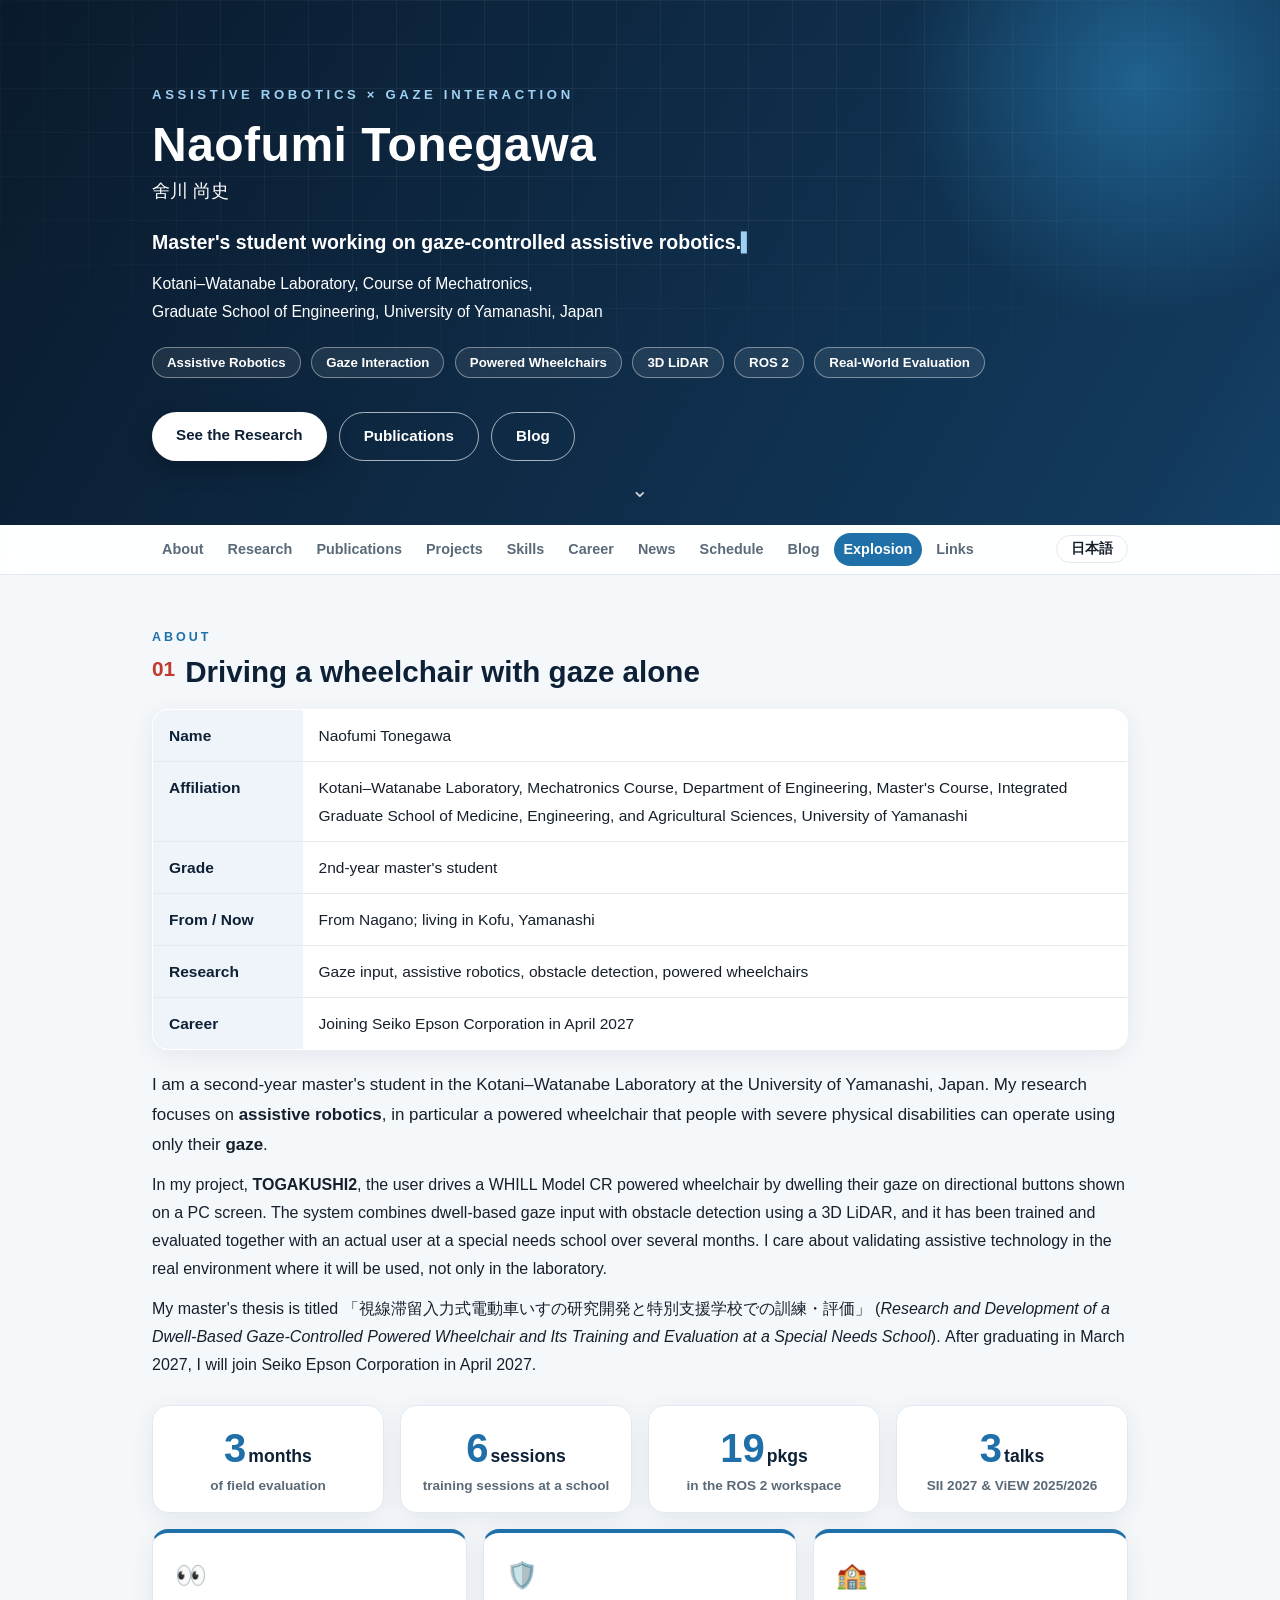
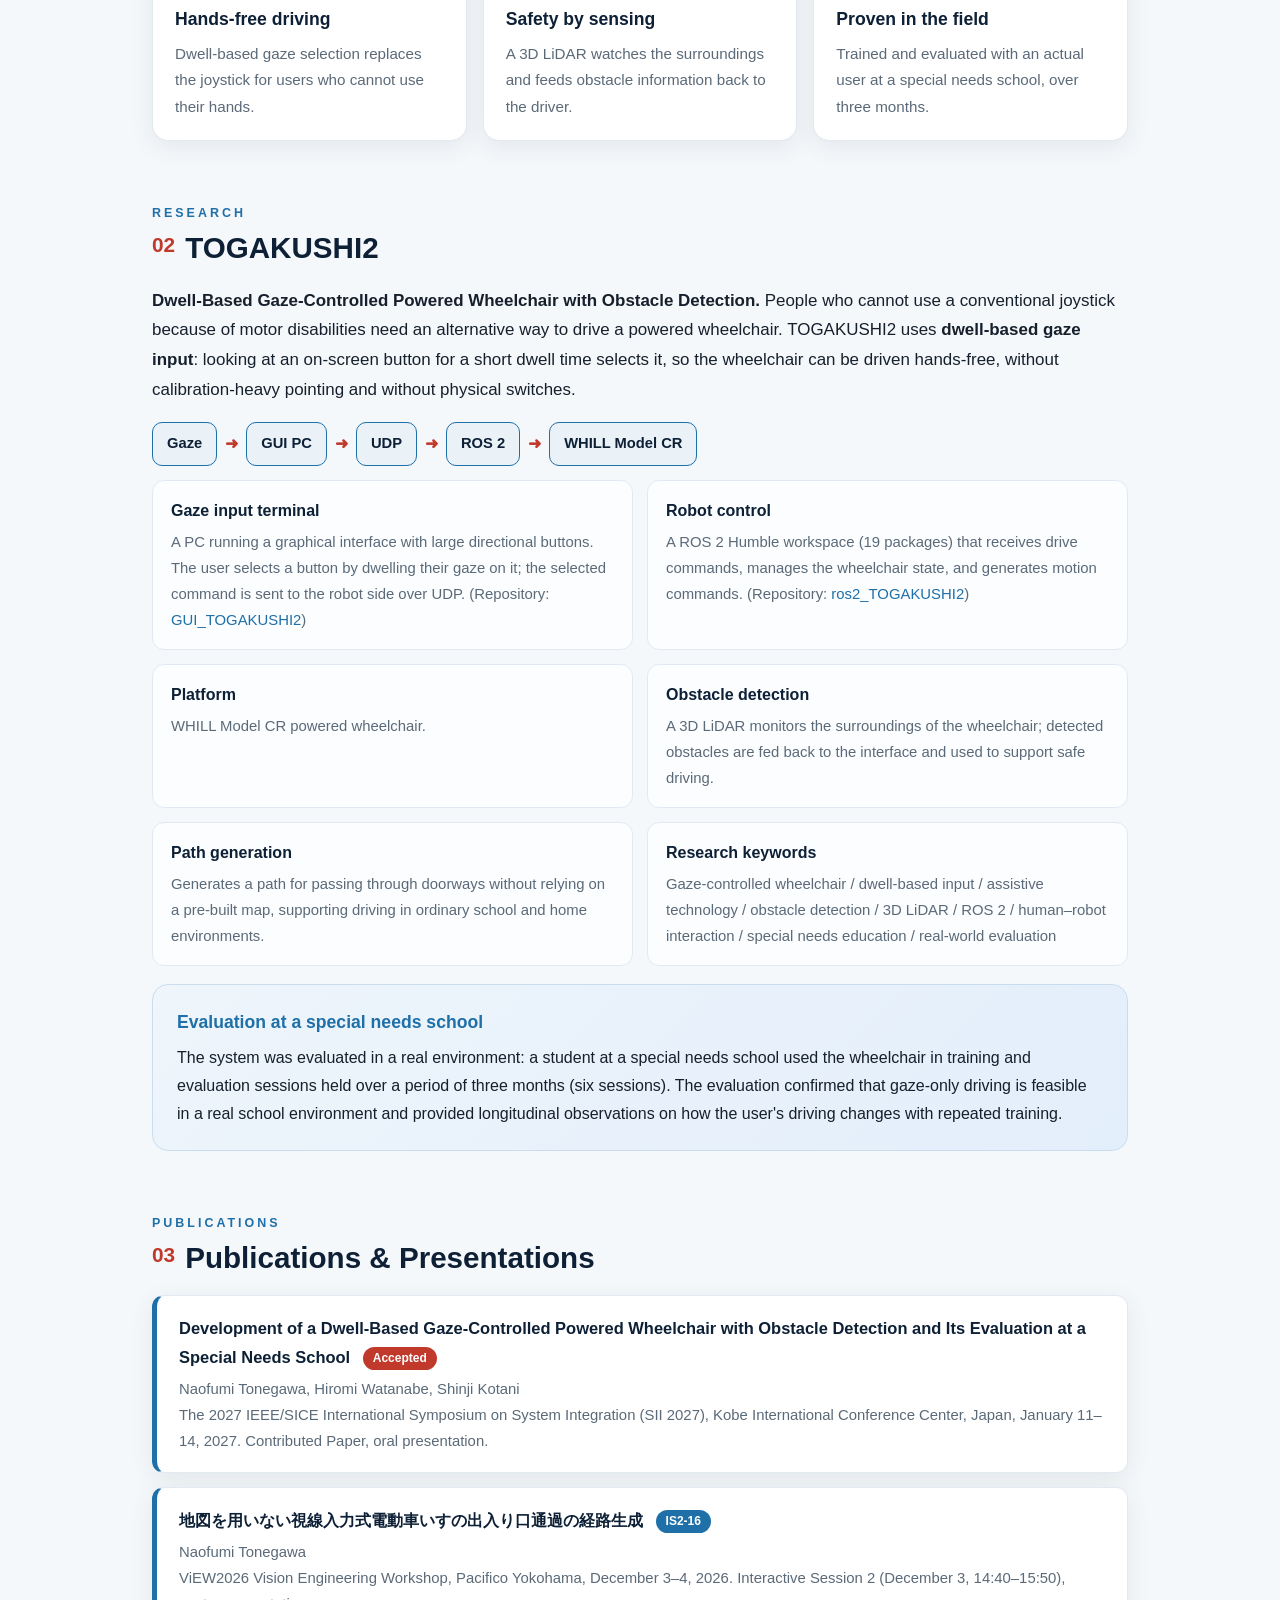
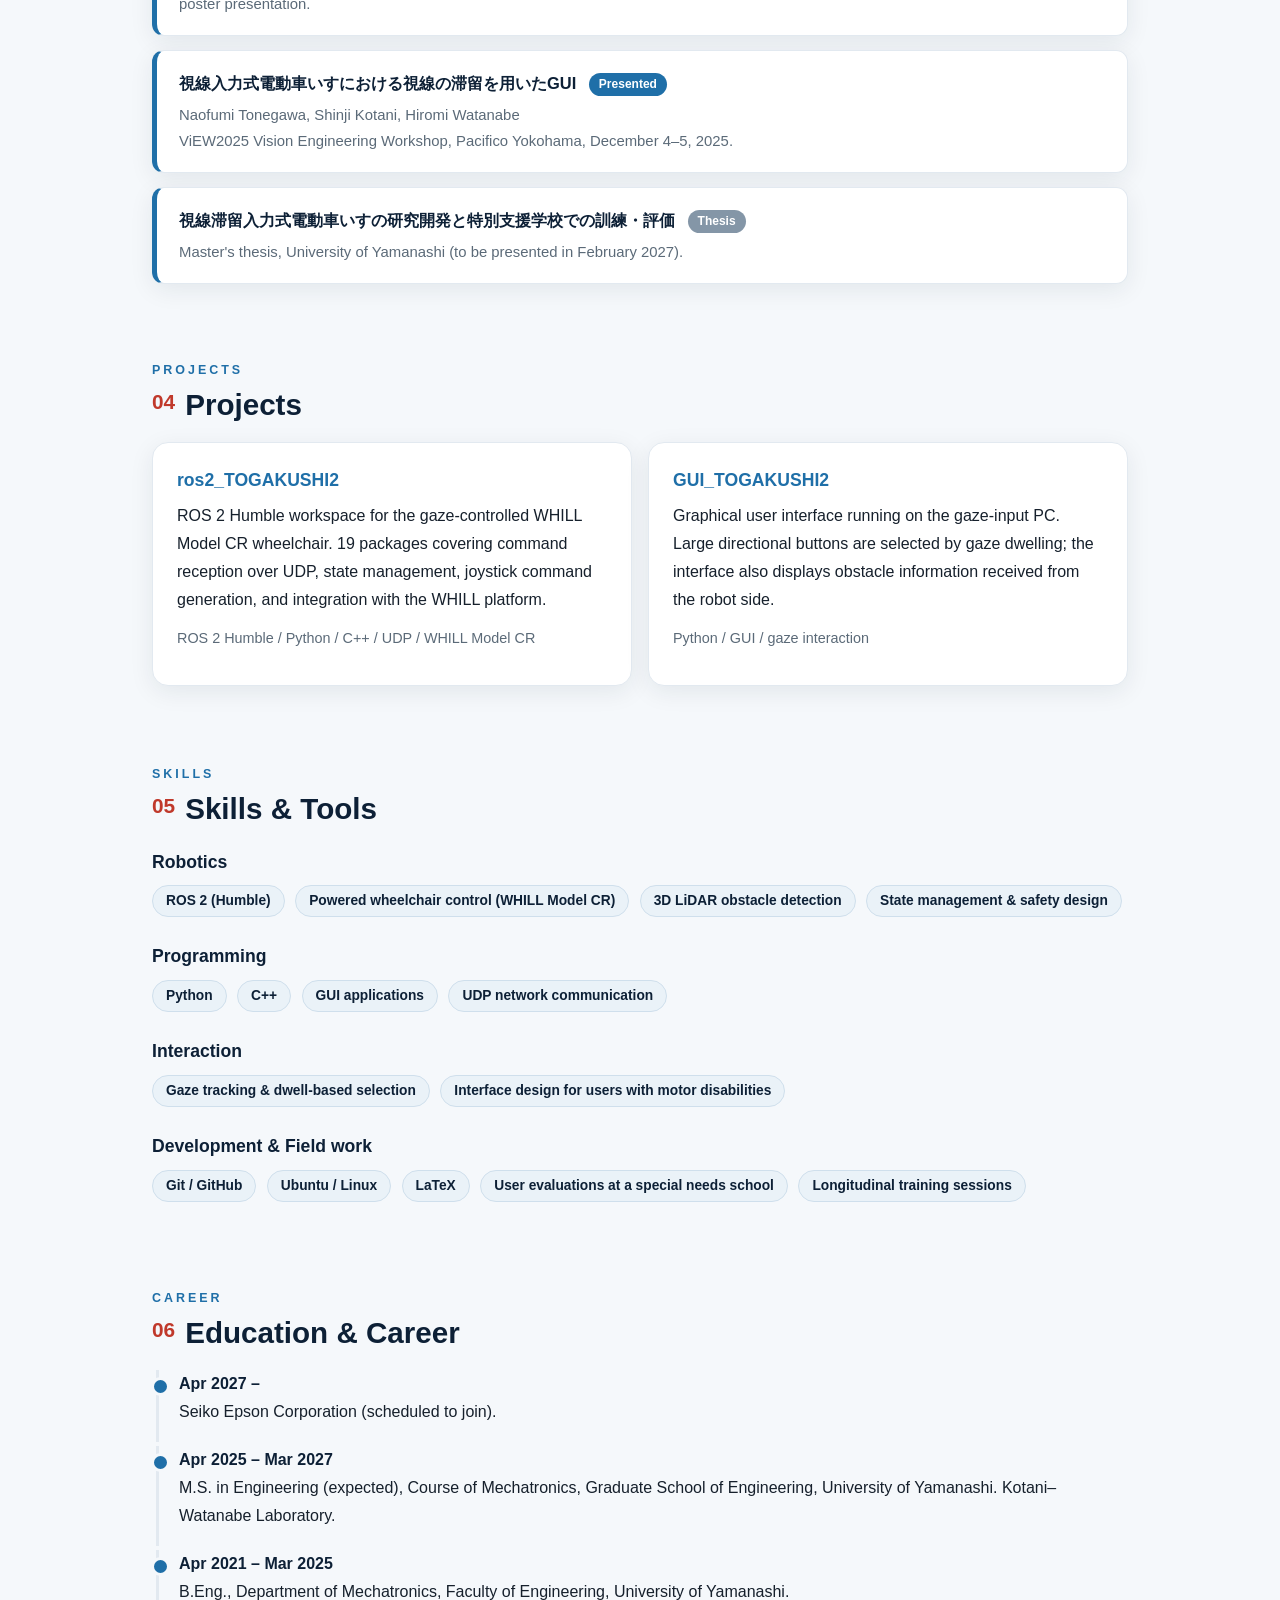
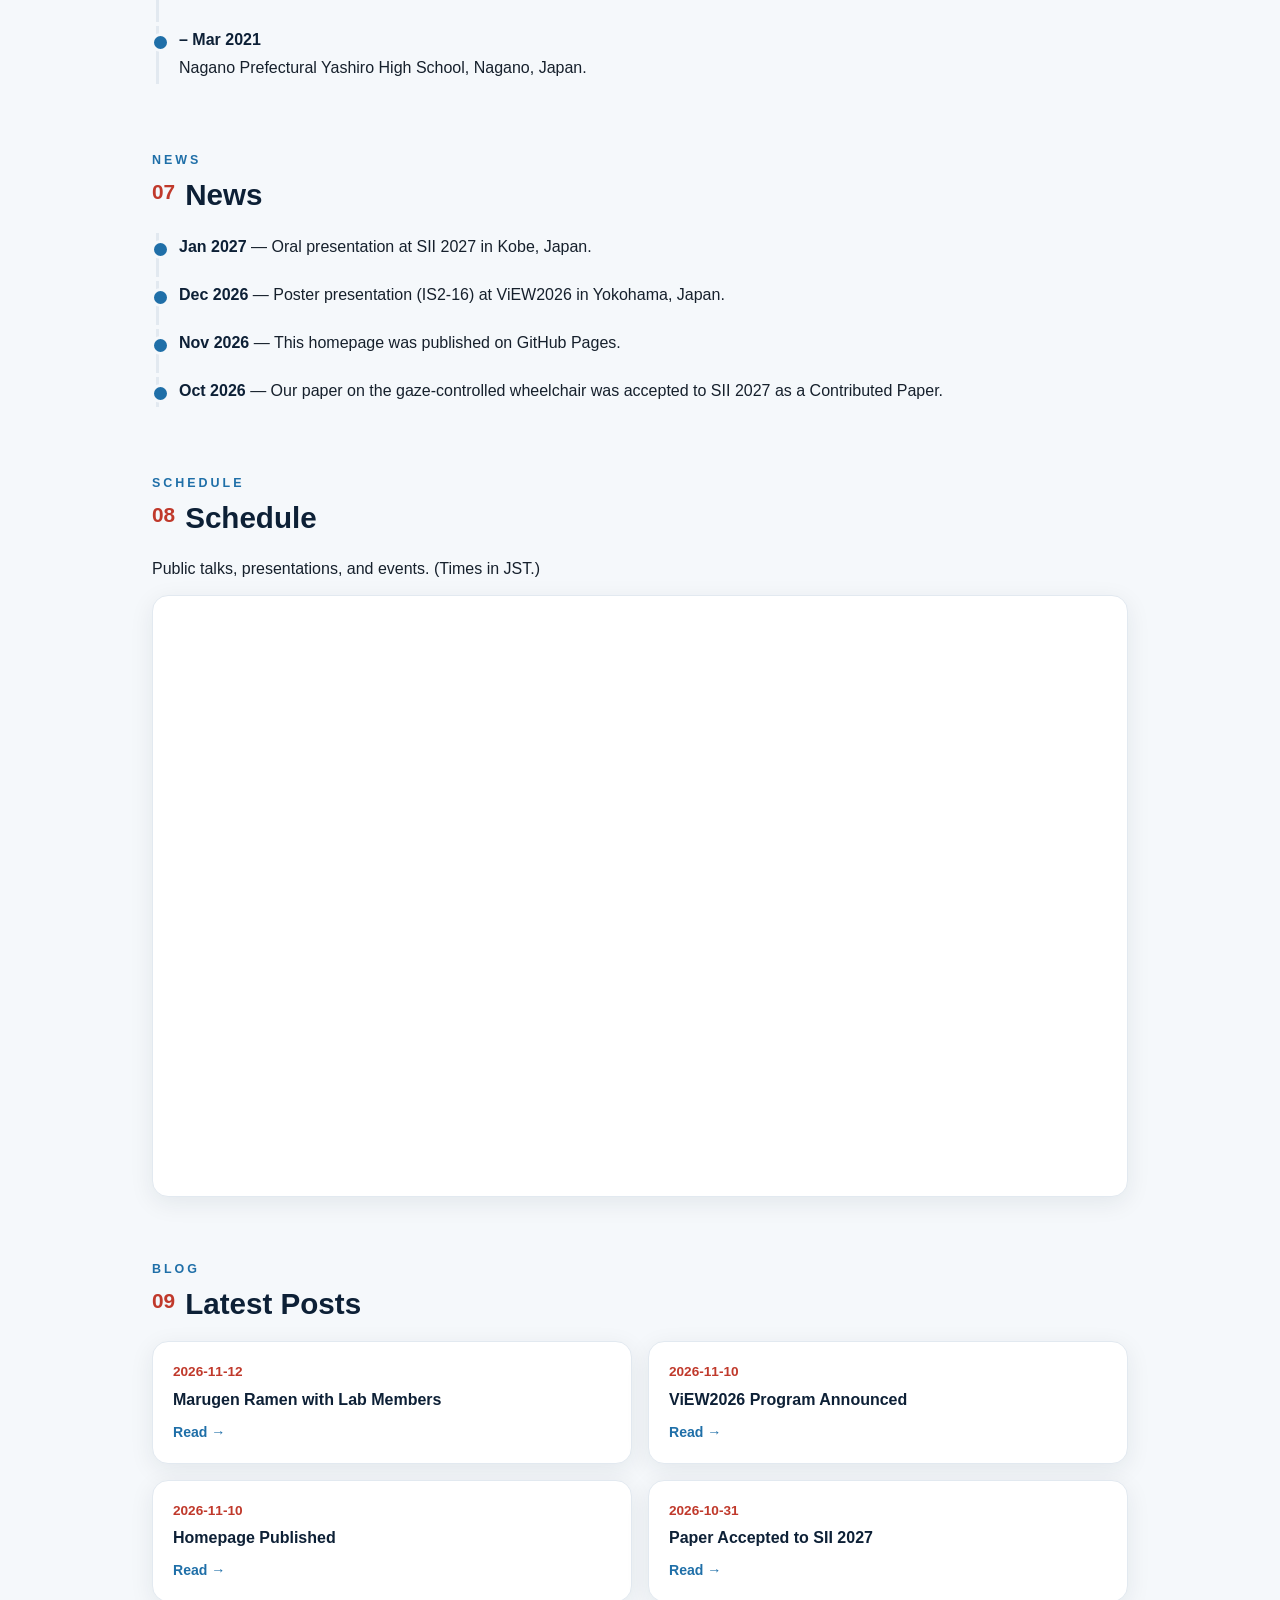
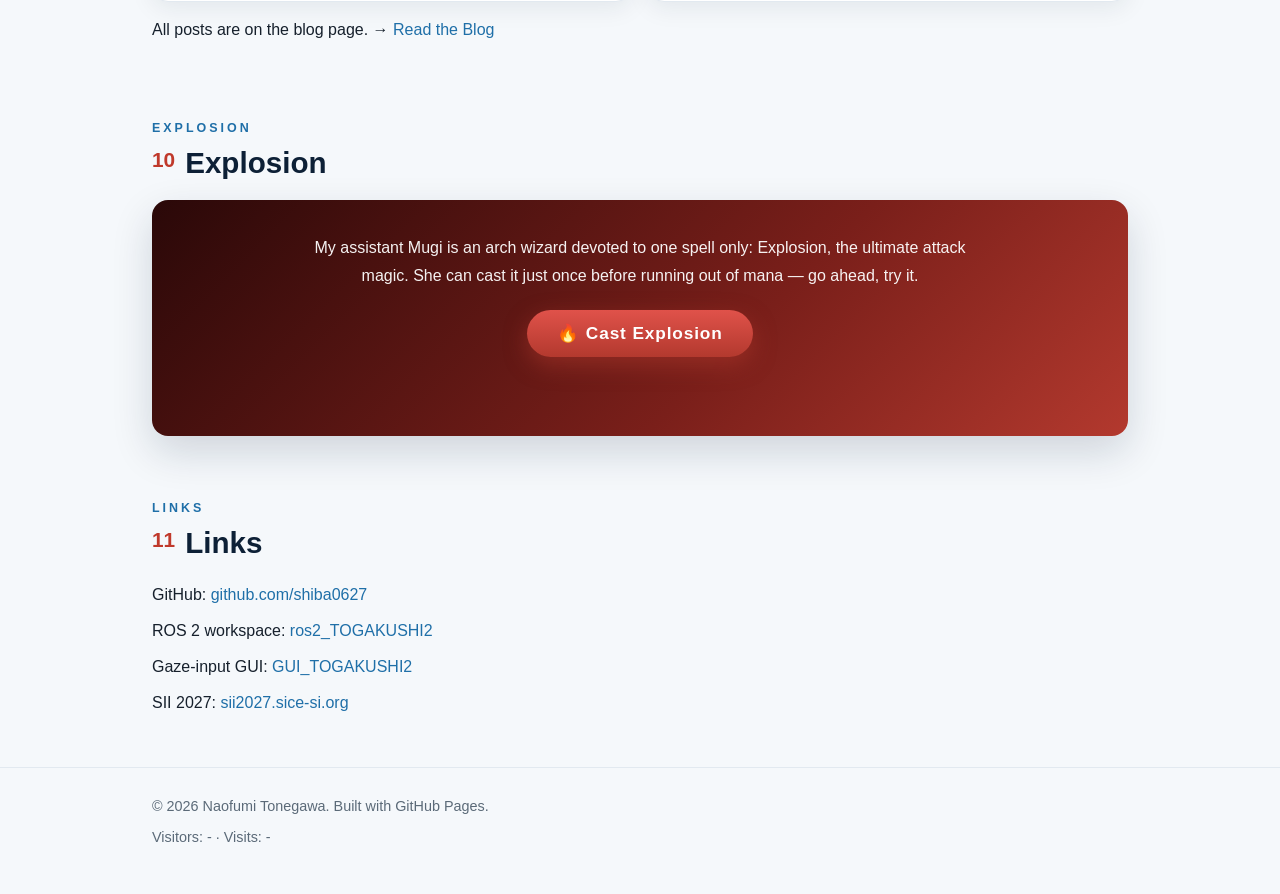
==== commit f86a949c: "Add ViEW2025 presentation; fix co-author name; talks count 3" ====
--- a/index.html
+++ b/index.html
@@ -340,7 +340,7 @@
     <div class="stat"><div class="big"><span class="count" data-count="3">0</span><span class="unit"><span class="l-en">months</span><span class="l-ja">か月</span></span></div><div class="label"><span class="l-en">of field evaluation</span><span class="l-ja">実環境での評価期間</span></div></div>
     <div class="stat"><div class="big"><span class="count" data-count="6">0</span><span class="unit"><span class="l-en">sessions</span><span class="l-ja">回</span></span></div><div class="label"><span class="l-en">training sessions at a school</span><span class="l-ja">学校での訓練セッション</span></div></div>
     <div class="stat"><div class="big"><span class="count" data-count="19">0</span><span class="unit"><span class="l-en">pkgs</span><span class="l-ja">パッケージ</span></span></div><div class="label"><span class="l-en">in the ROS 2 workspace</span><span class="l-ja">ROS 2ワークスペースの規模</span></div></div>
-    <div class="stat"><div class="big"><span class="count" data-count="2">0</span><span class="unit"><span class="l-en">talks</span><span class="l-ja">件</span></span></div><div class="label"><span class="l-en">SII 2027 &amp; ViEW2026</span><span class="l-ja">SII 2027とViEW2026で発表</span></div></div>
+    <div class="stat"><div class="big"><span class="count" data-count="3">0</span><span class="unit"><span class="l-en">talks</span><span class="l-ja">件</span></span></div><div class="label"><span class="l-en">SII 2027 &amp; ViEW 2025/2026</span><span class="l-ja">SII 2027・ViEW2025・ViEW2026で発表</span></div></div>
   </div>
 
   <div class="grid3" style="margin-top:16px;">
@@ -447,7 +447,7 @@
       <span class="badge"><span class="l-en">Accepted</span><span class="l-ja">採択済み</span></span></div>
     <div class="meta"><span class="l-en">Naofumi Tonegawa, Hiromi Watanabe, Shinji Kotani<br>
       The 2027 IEEE/SICE International Symposium on System Integration (SII 2027),
-      Kobe International Conference Center, Japan, January 11&ndash;14, 2027. Contributed Paper, oral presentation.</span><span class="l-ja">舍川尚史、渡辺裕美、小谷信司<br>
+      Kobe International Conference Center, Japan, January 11&ndash;14, 2027. Contributed Paper, oral presentation.</span><span class="l-ja">舍川尚史、渡辺寛望、小谷信司<br>
       The 2027 IEEE/SICE International Symposium on System Integration (SII 2027)、
       神戸国際会議場、2027年1月11日〜14日。Contributed Paper、口頭発表。</span></div>
   </div>
@@ -460,6 +460,14 @@
       Interactive Session 2 (December 3, 14:40&ndash;15:50), poster presentation.</span><span class="l-ja">舍川尚史<br>
       ViEW2026 ビジョン技術の実利用ワークショップ、パシフィコ横浜、2026年12月3日〜4日。
       インタラクティブセッション2（12月3日 14:40〜15:50）、ポスター発表。</span></div>
+  </div>
+
+  <div class="pub">
+    <div class="title">視線入力式電動車いすにおける視線の滞留を用いたGUI
+      <span class="badge blue"><span class="l-en">Presented</span><span class="l-ja">発表済み</span></span></div>
+    <div class="meta"><span class="l-en">Naofumi Tonegawa, Shinji Kotani, Hiromi Watanabe<br>
+      ViEW2025 Vision Engineering Workshop, Pacifico Yokohama, December 4&ndash;5, 2025.</span><span class="l-ja">舎川尚史、小谷信司、渡辺寛望<br>
+      ViEW2025 ビジョン技術の実利用ワークショップ、パシフィコ横浜、2025年12月4日〜5日。</span></div>
   </div>
 
   <div class="pub">
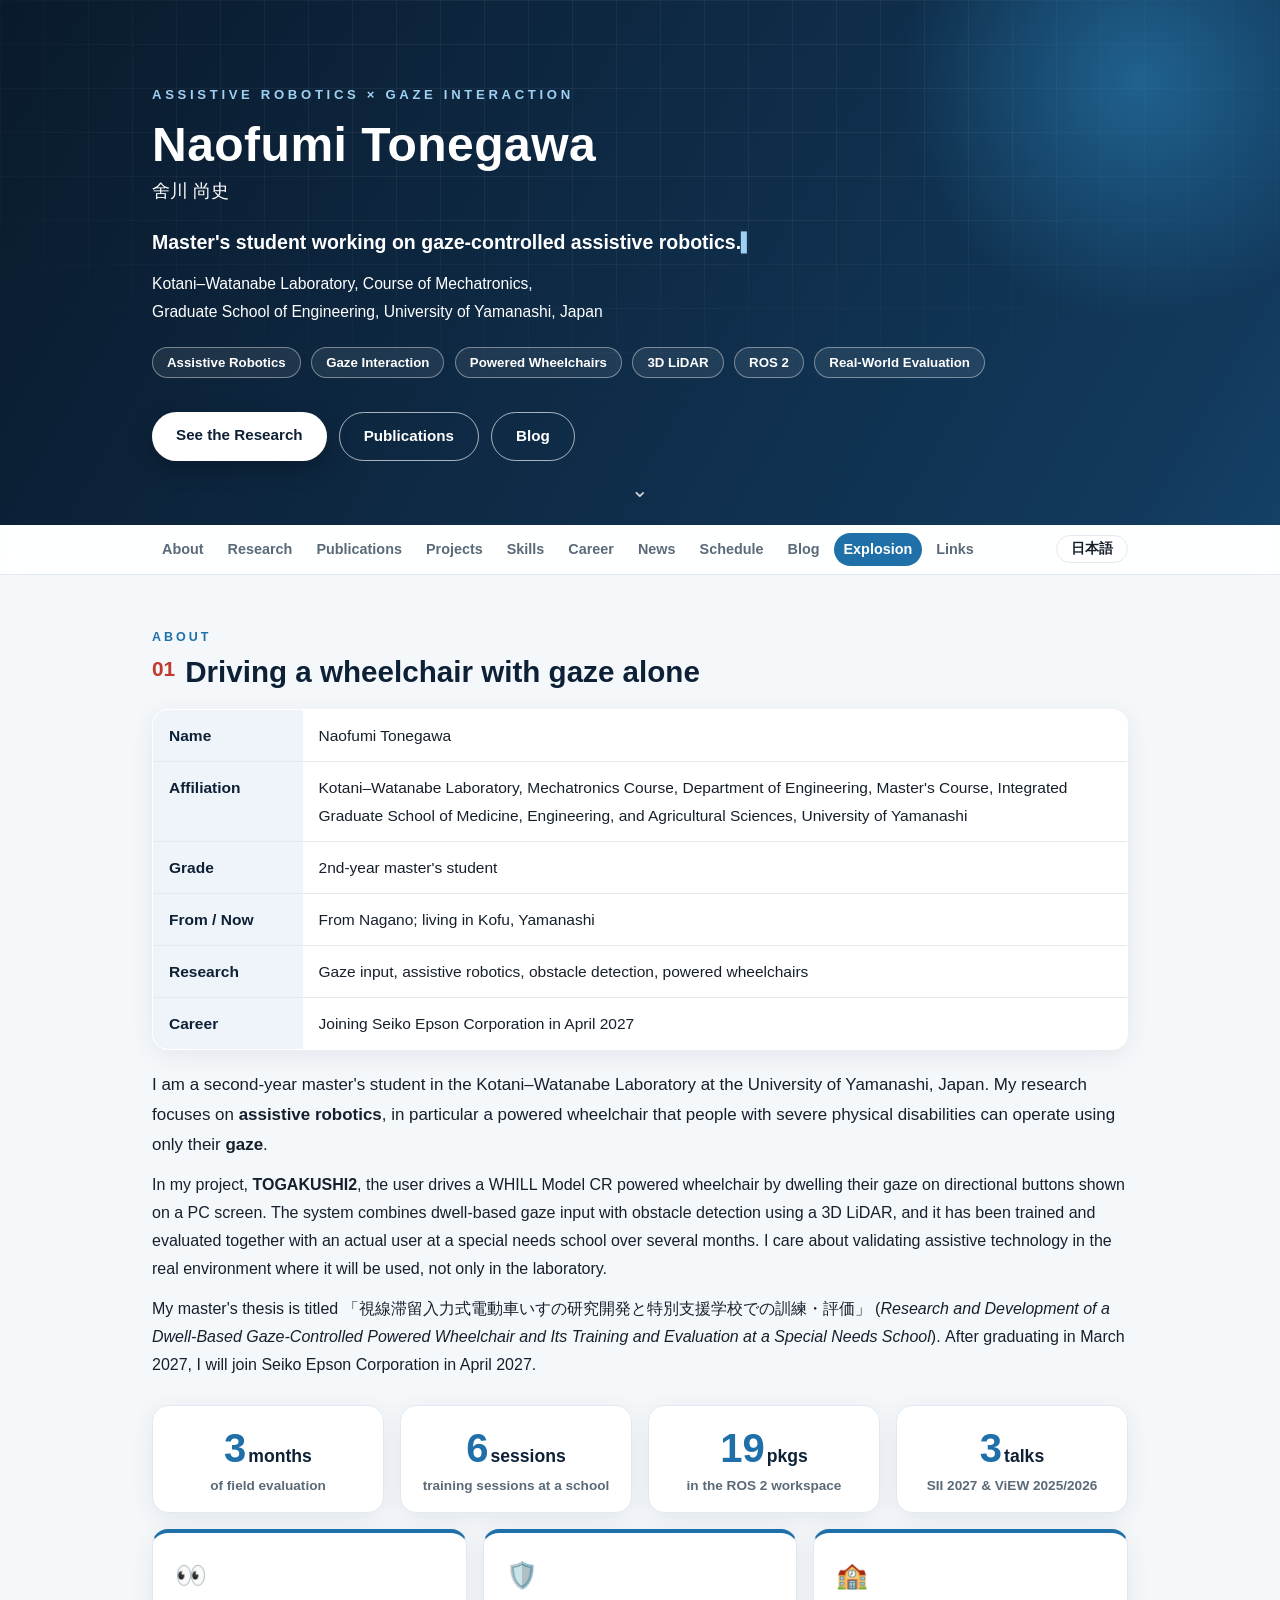
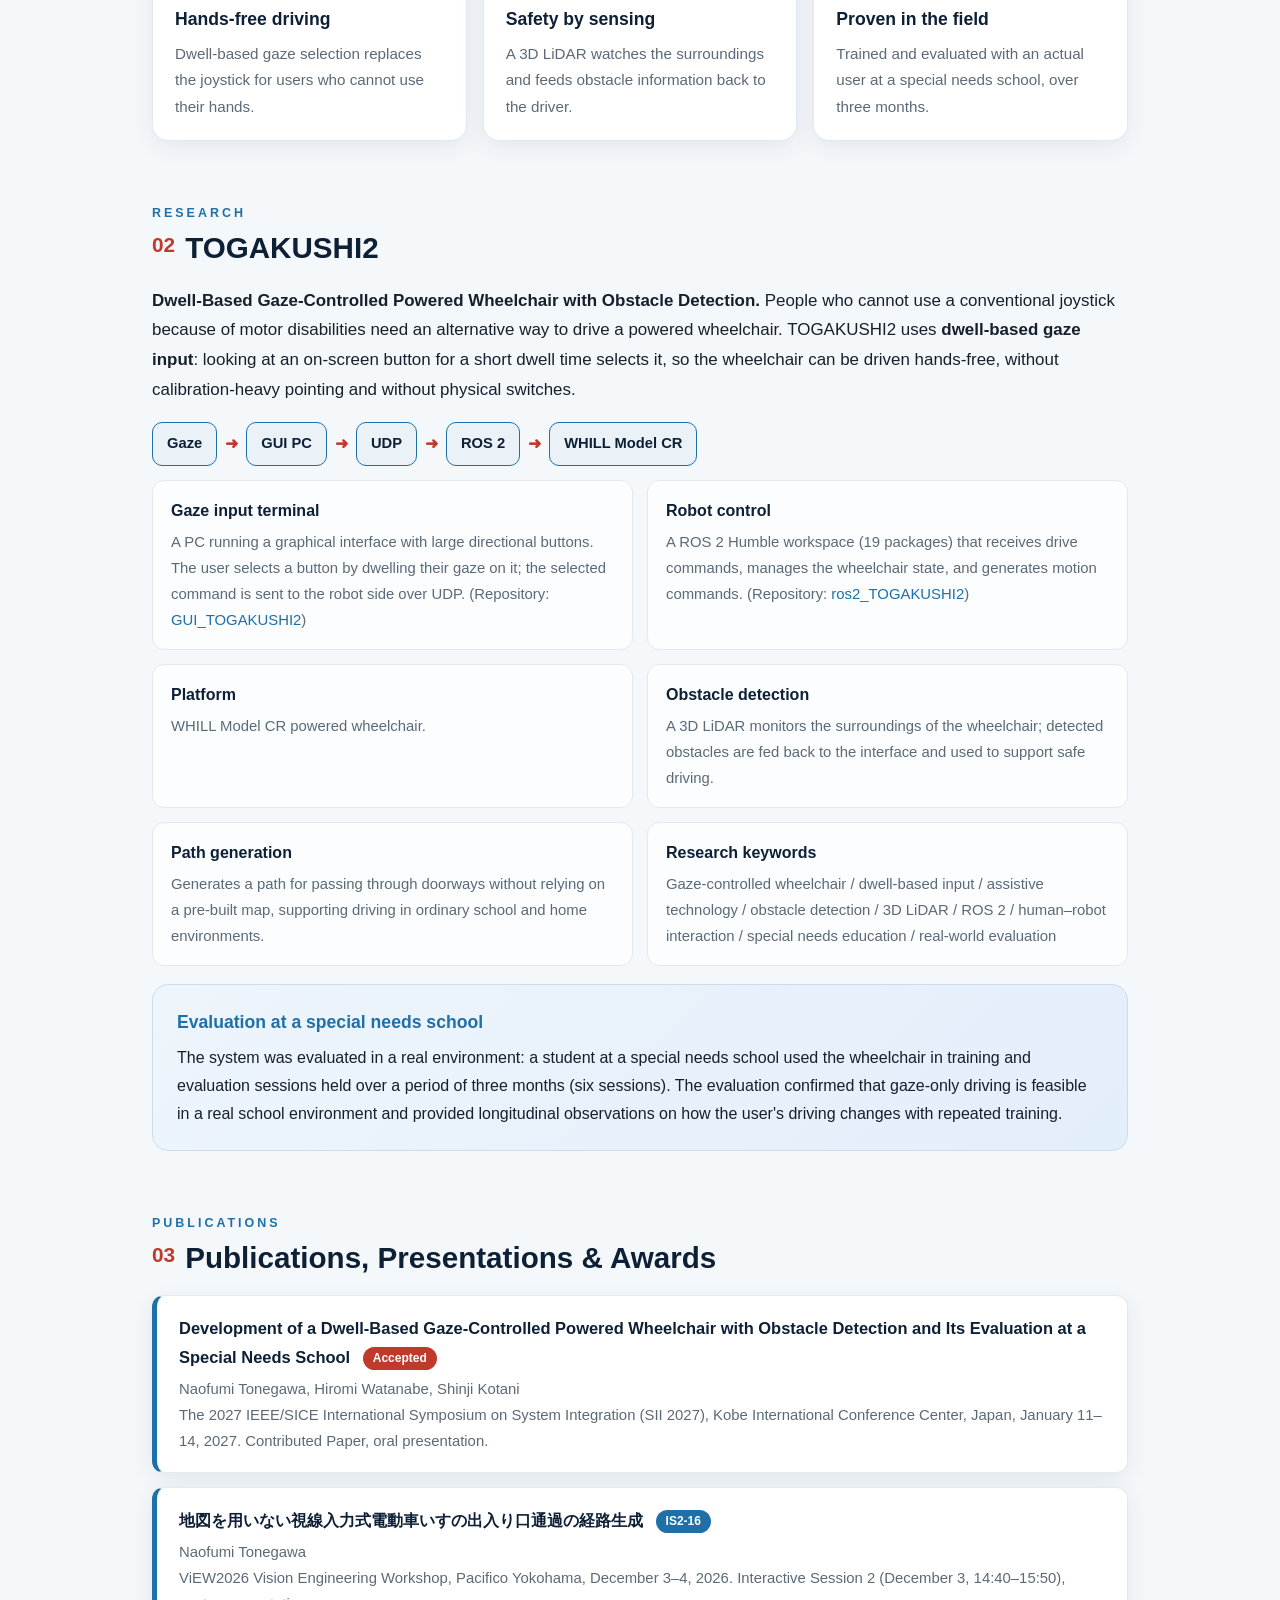
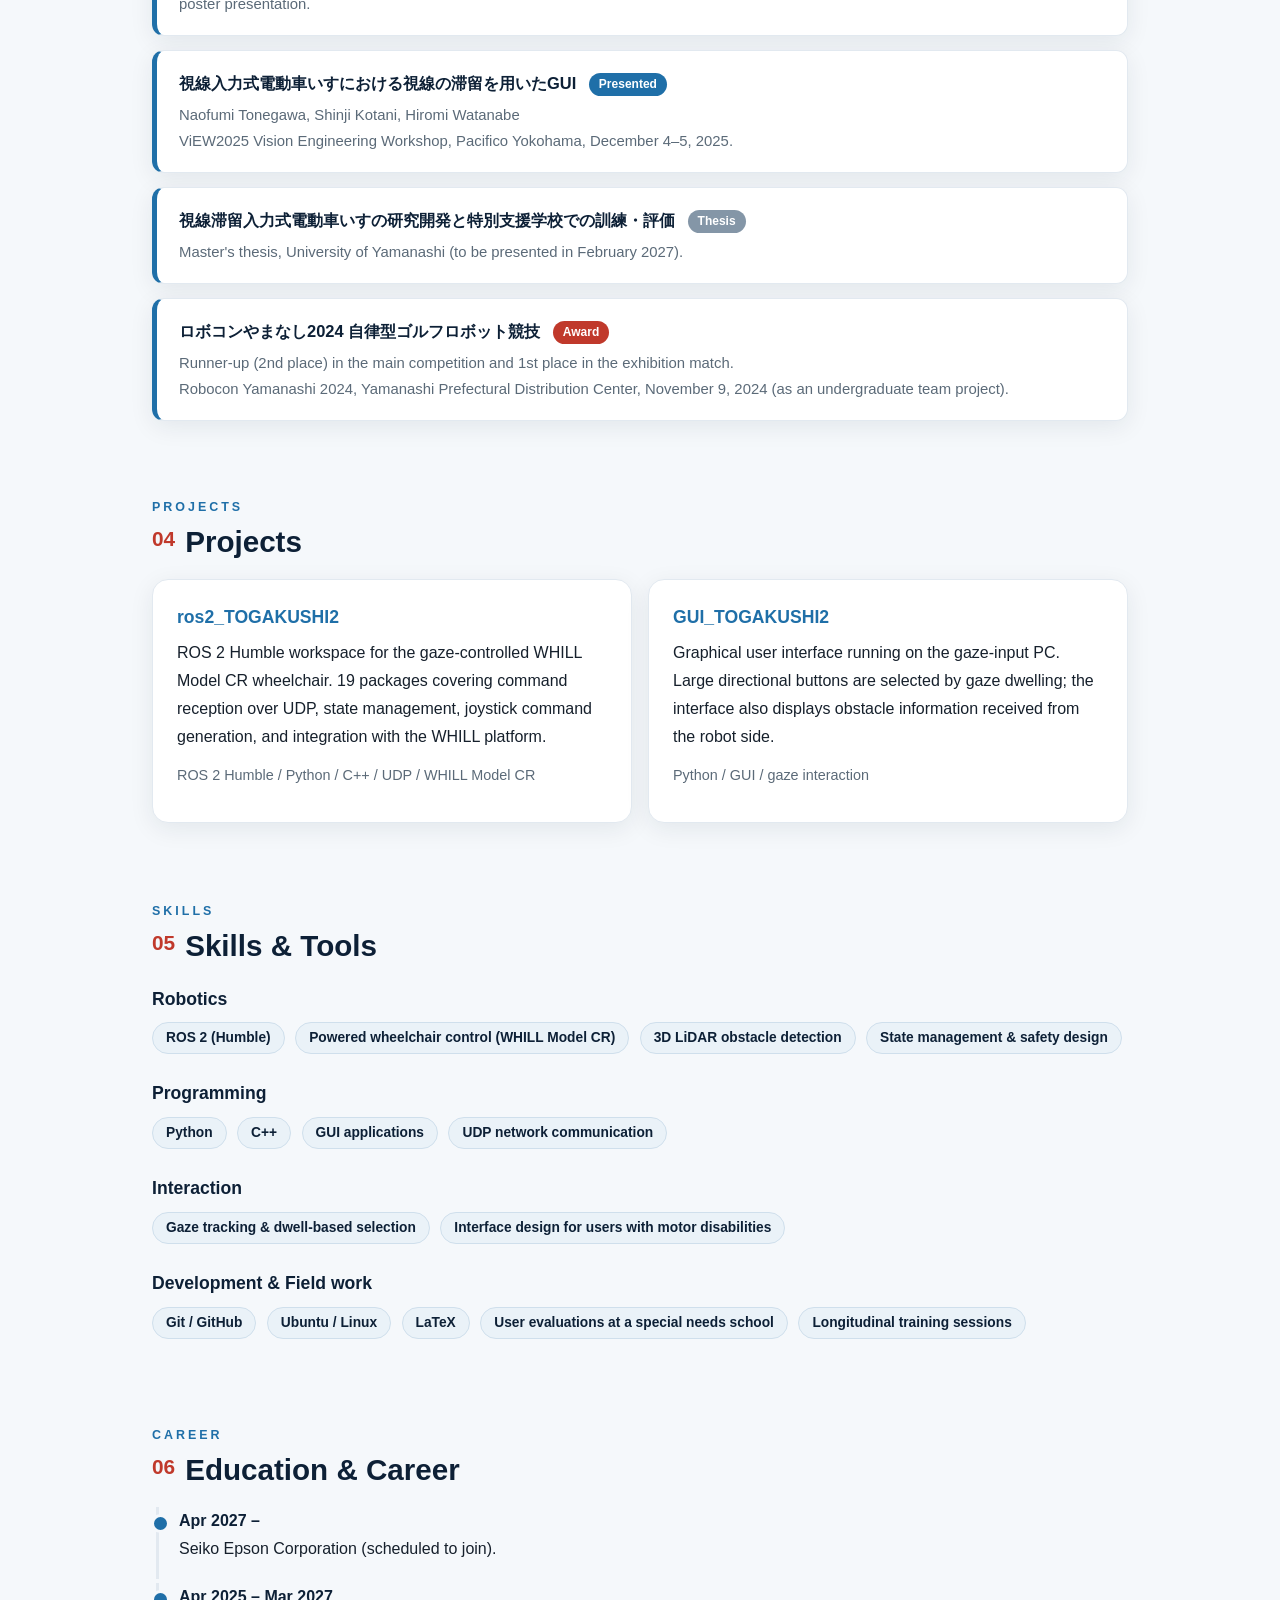
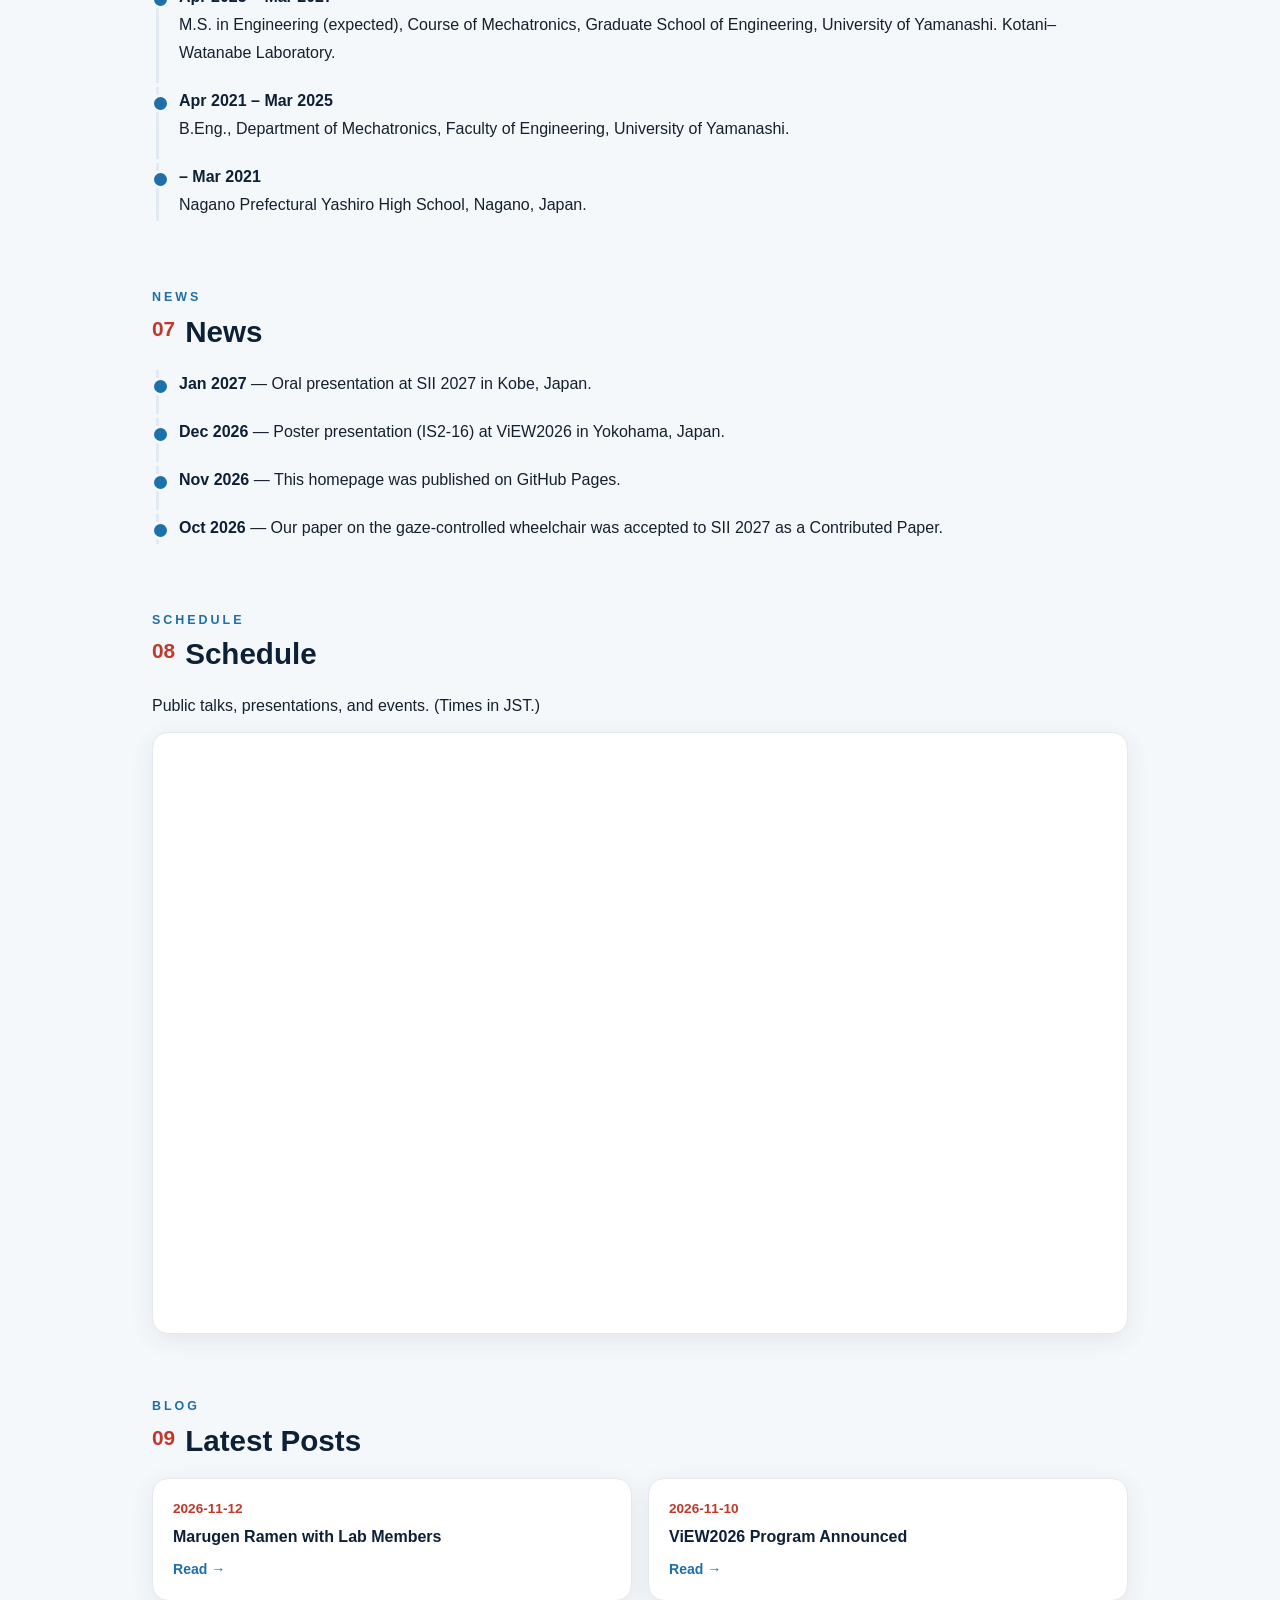
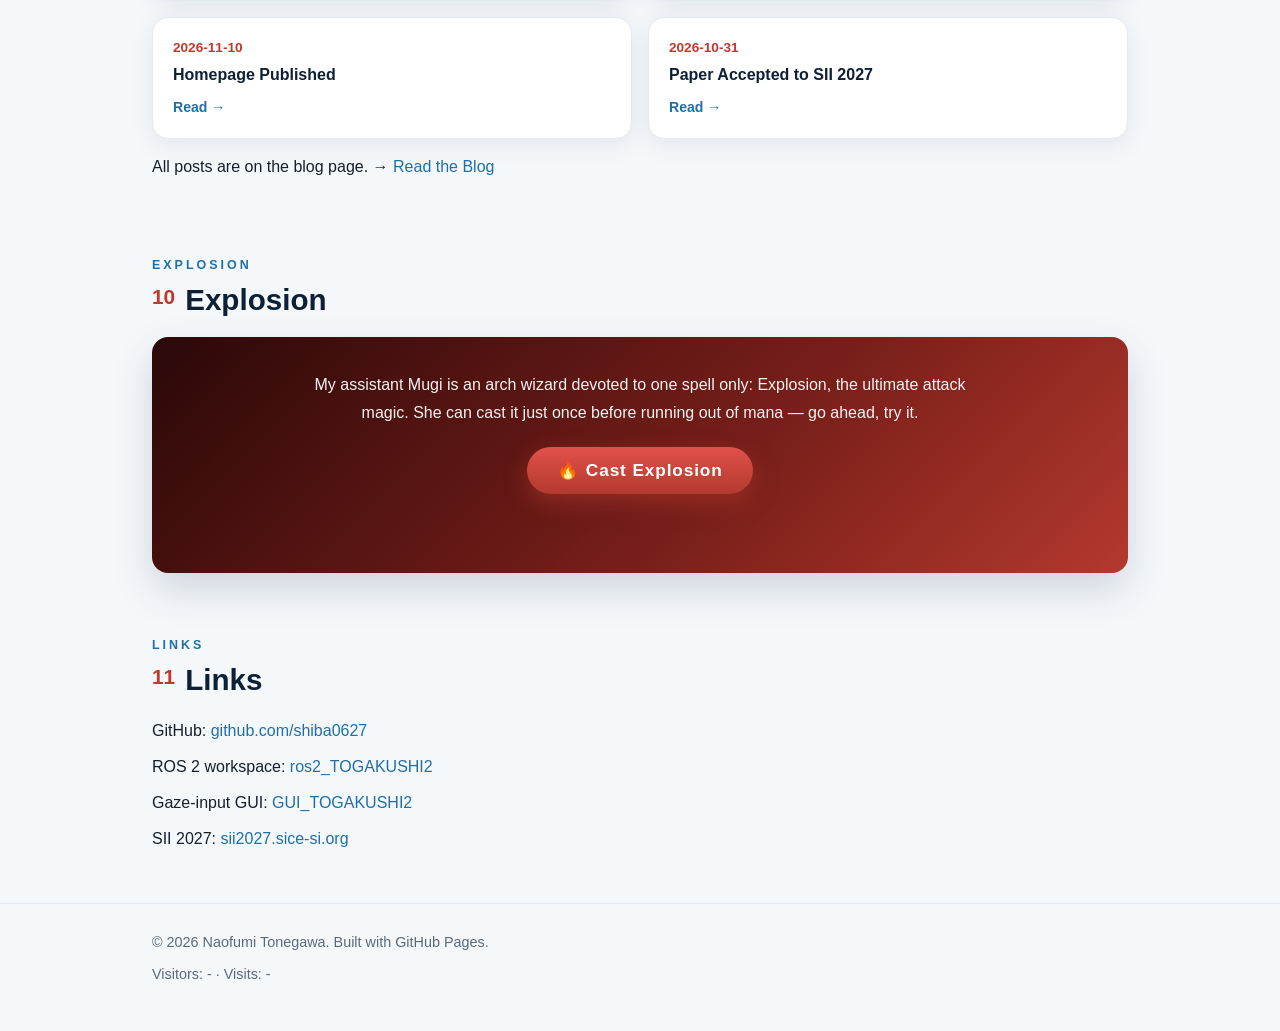
==== commit c3458f73: "Add Robocon Yamanashi 2024 award (runner-up + exhibition win)" ====
--- a/index.html
+++ b/index.html
@@ -440,7 +440,7 @@
 
 <section id="publications">
   <div class="eyebrow">Publications</div>
-  <h2><span class="num">03</span><span class="l-en">Publications &amp; Presentations</span><span class="l-ja">業績・発表</span></h2>
+  <h2><span class="num">03</span><span class="l-en">Publications, Presentations &amp; Awards</span><span class="l-ja">業績・発表・受賞</span></h2>
 
   <div class="pub">
     <div class="title">Development of a Dwell-Based Gaze-Controlled Powered Wheelchair with Obstacle Detection and Its Evaluation at a Special Needs School
@@ -474,6 +474,14 @@
     <div class="title">視線滞留入力式電動車いすの研究開発と特別支援学校での訓練・評価
       <span class="badge gray"><span class="l-en">Thesis</span><span class="l-ja">修士論文</span></span></div>
     <div class="meta"><span class="l-en">Master's thesis, University of Yamanashi (to be presented in February 2027).</span><span class="l-ja">修士論文、山梨大学（2027年2月に発表予定）。</span></div>
+  </div>
+
+  <div class="pub">
+    <div class="title">ロボコンやまなし2024 自律型ゴルフロボット競技
+      <span class="badge"><span class="l-en">Award</span><span class="l-ja">受賞</span></span></div>
+    <div class="meta"><span class="l-en">Runner-up (2nd place) in the main competition and 1st place in the exhibition match.<br>
+      Robocon Yamanashi 2024, Yamanashi Prefectural Distribution Center, November 9, 2024 (as an undergraduate team project).</span><span class="l-ja">本競技で準優勝、エキシビションで優勝しました。<br>
+      ロボコンやまなし2024、山梨県流通センター、2024年11月9日（学部4年次のチームでの出場）。</span></div>
   </div>
 </section>
 
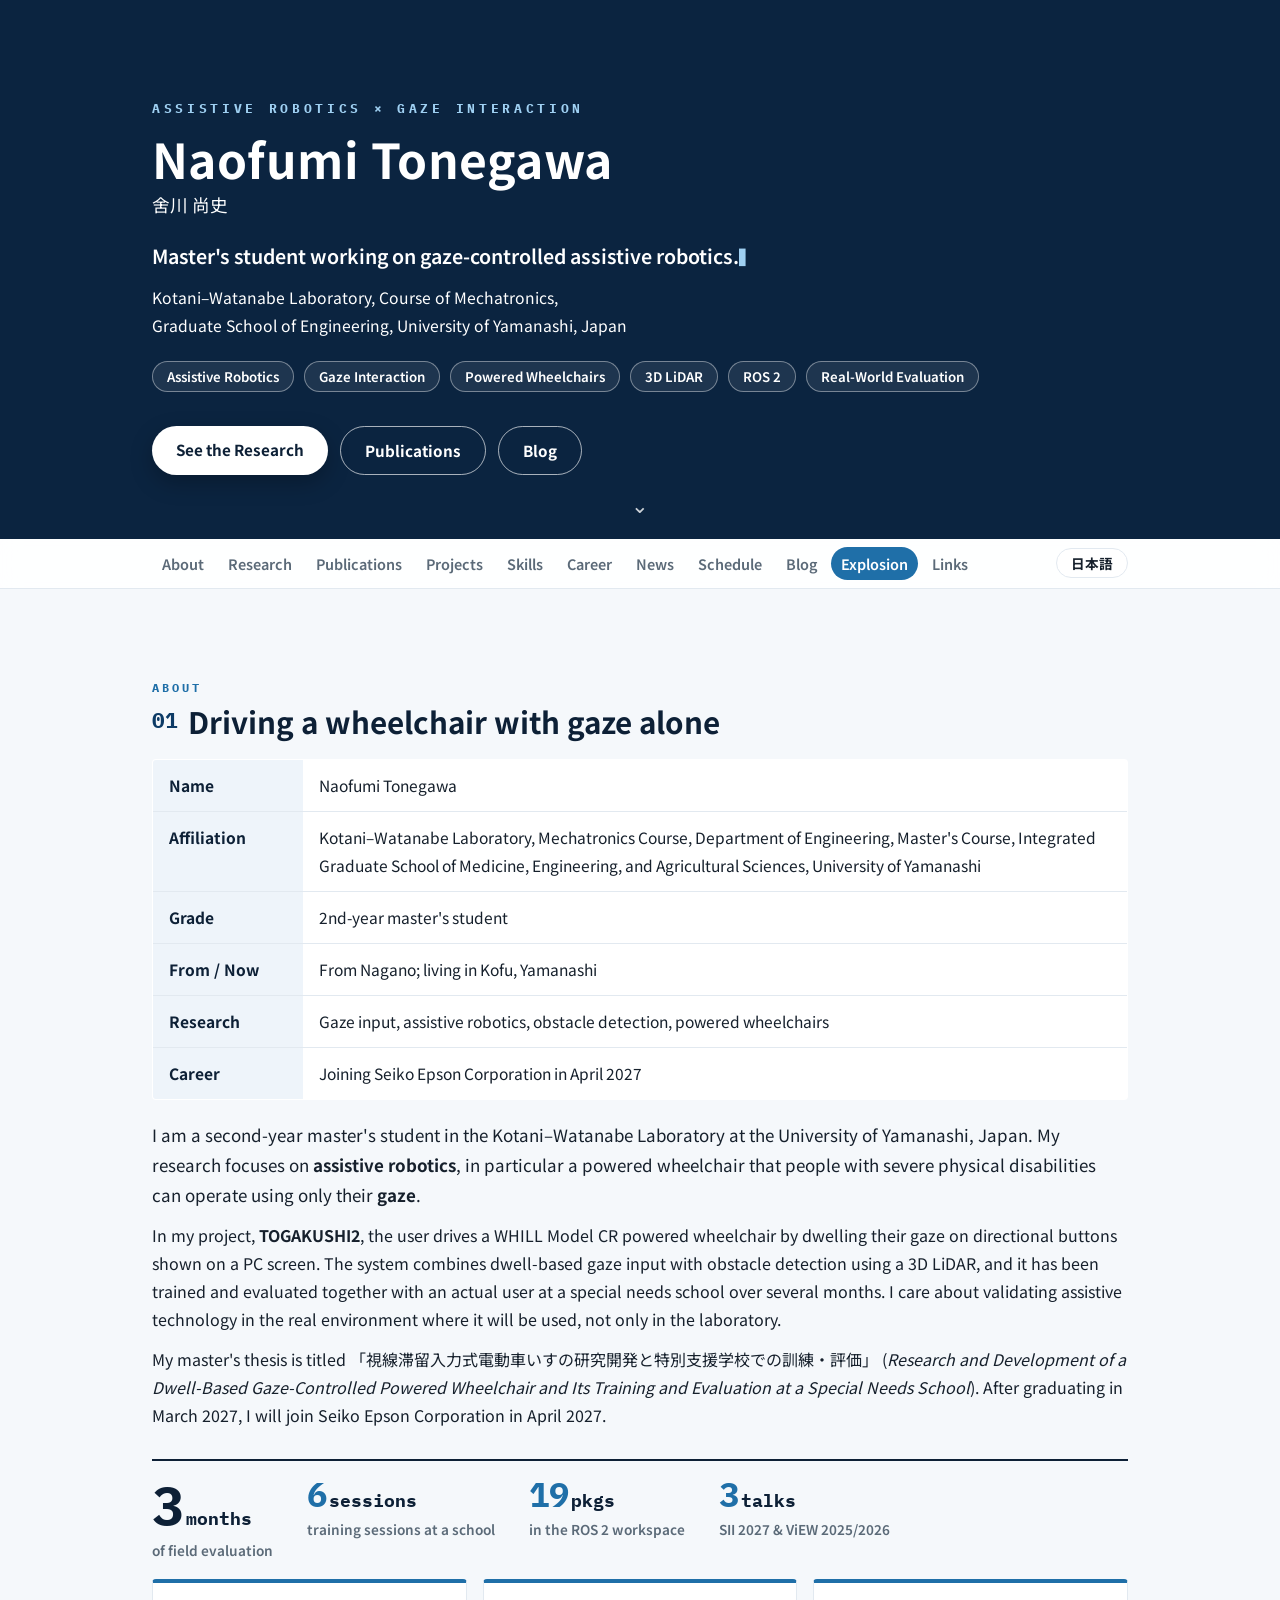
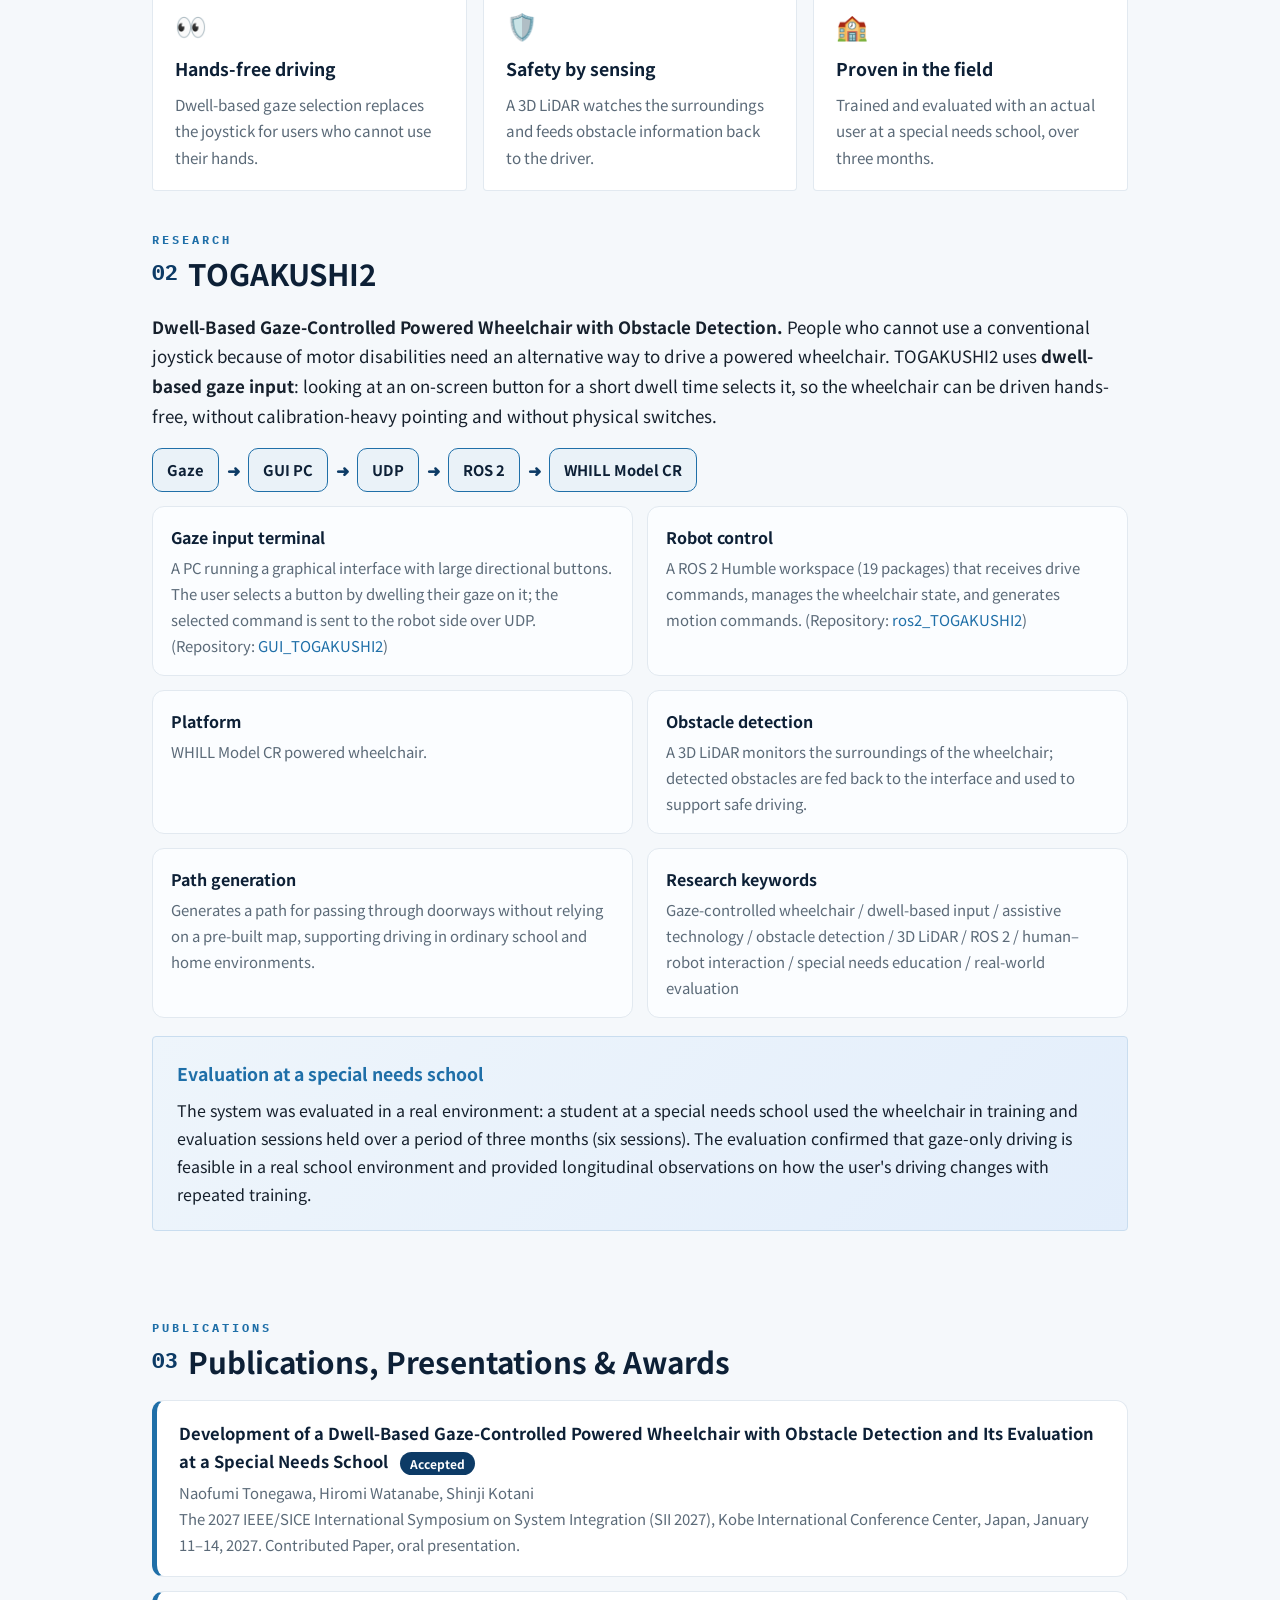
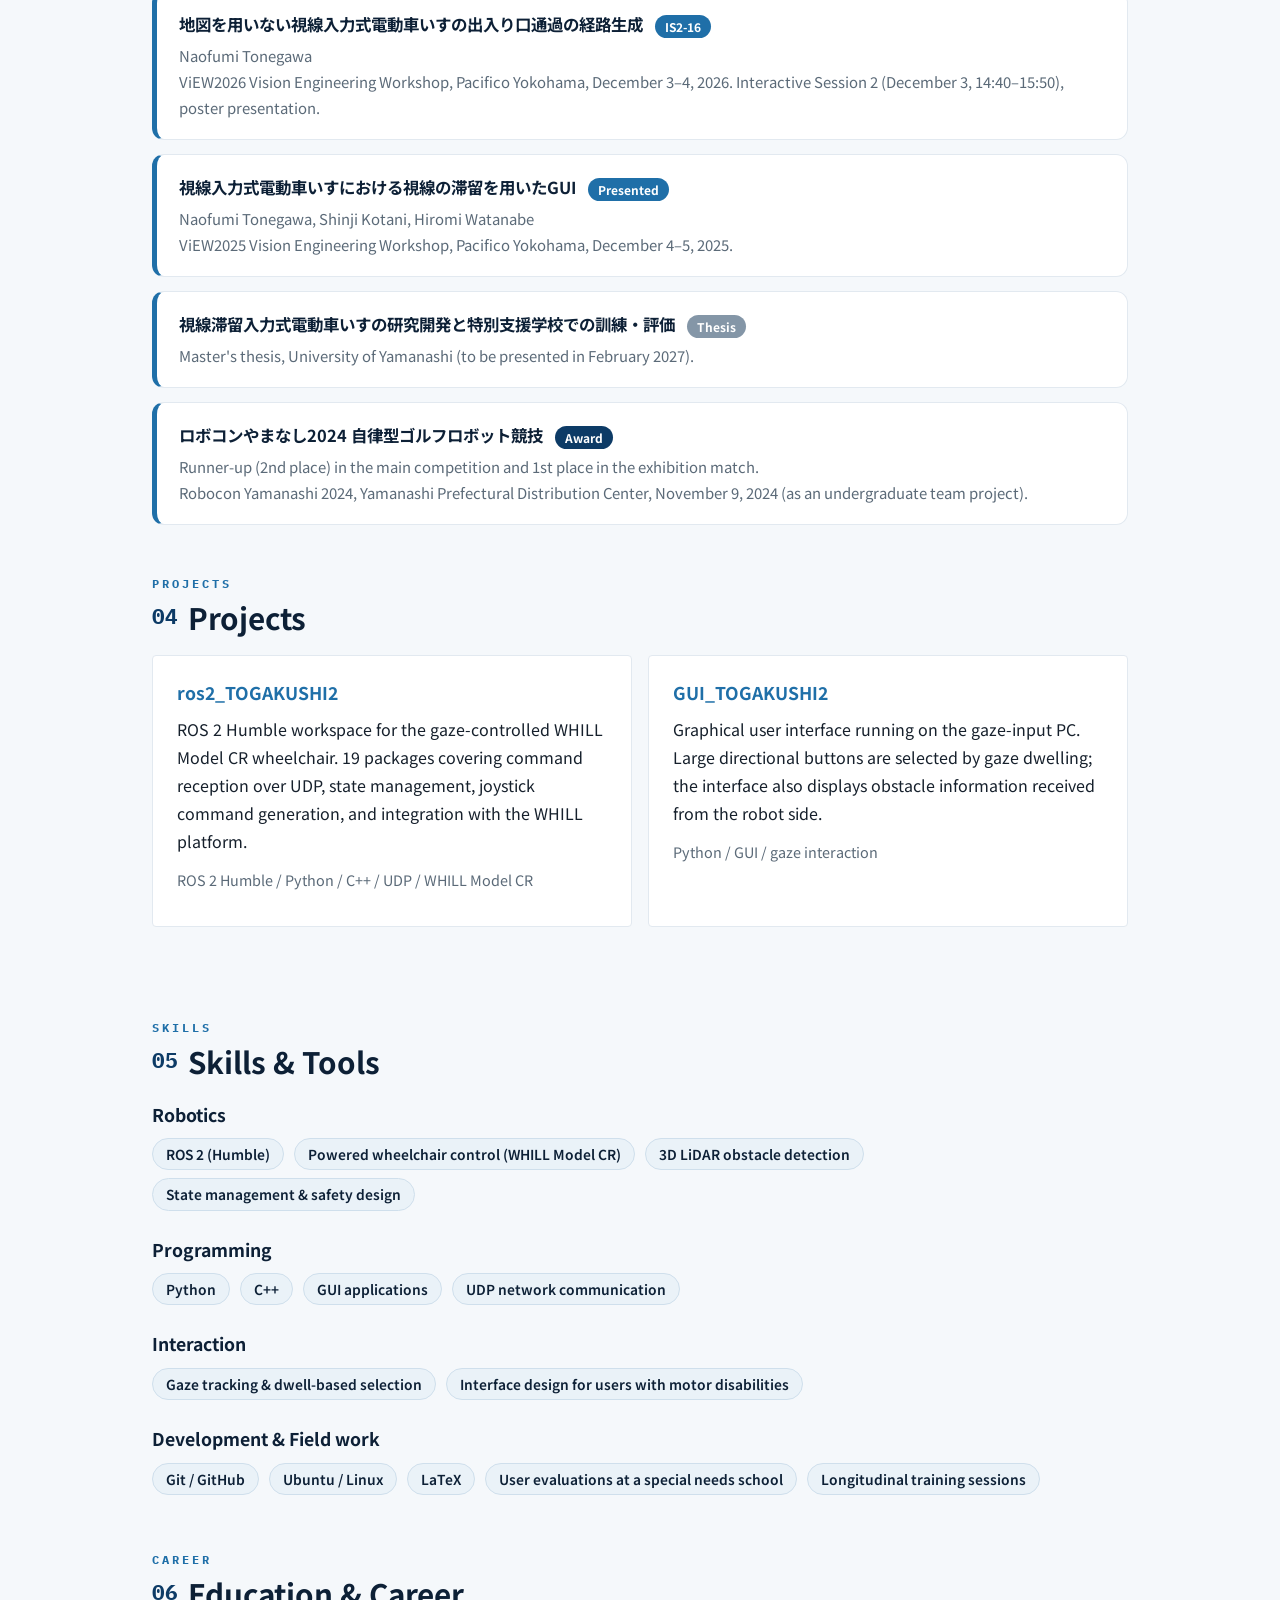
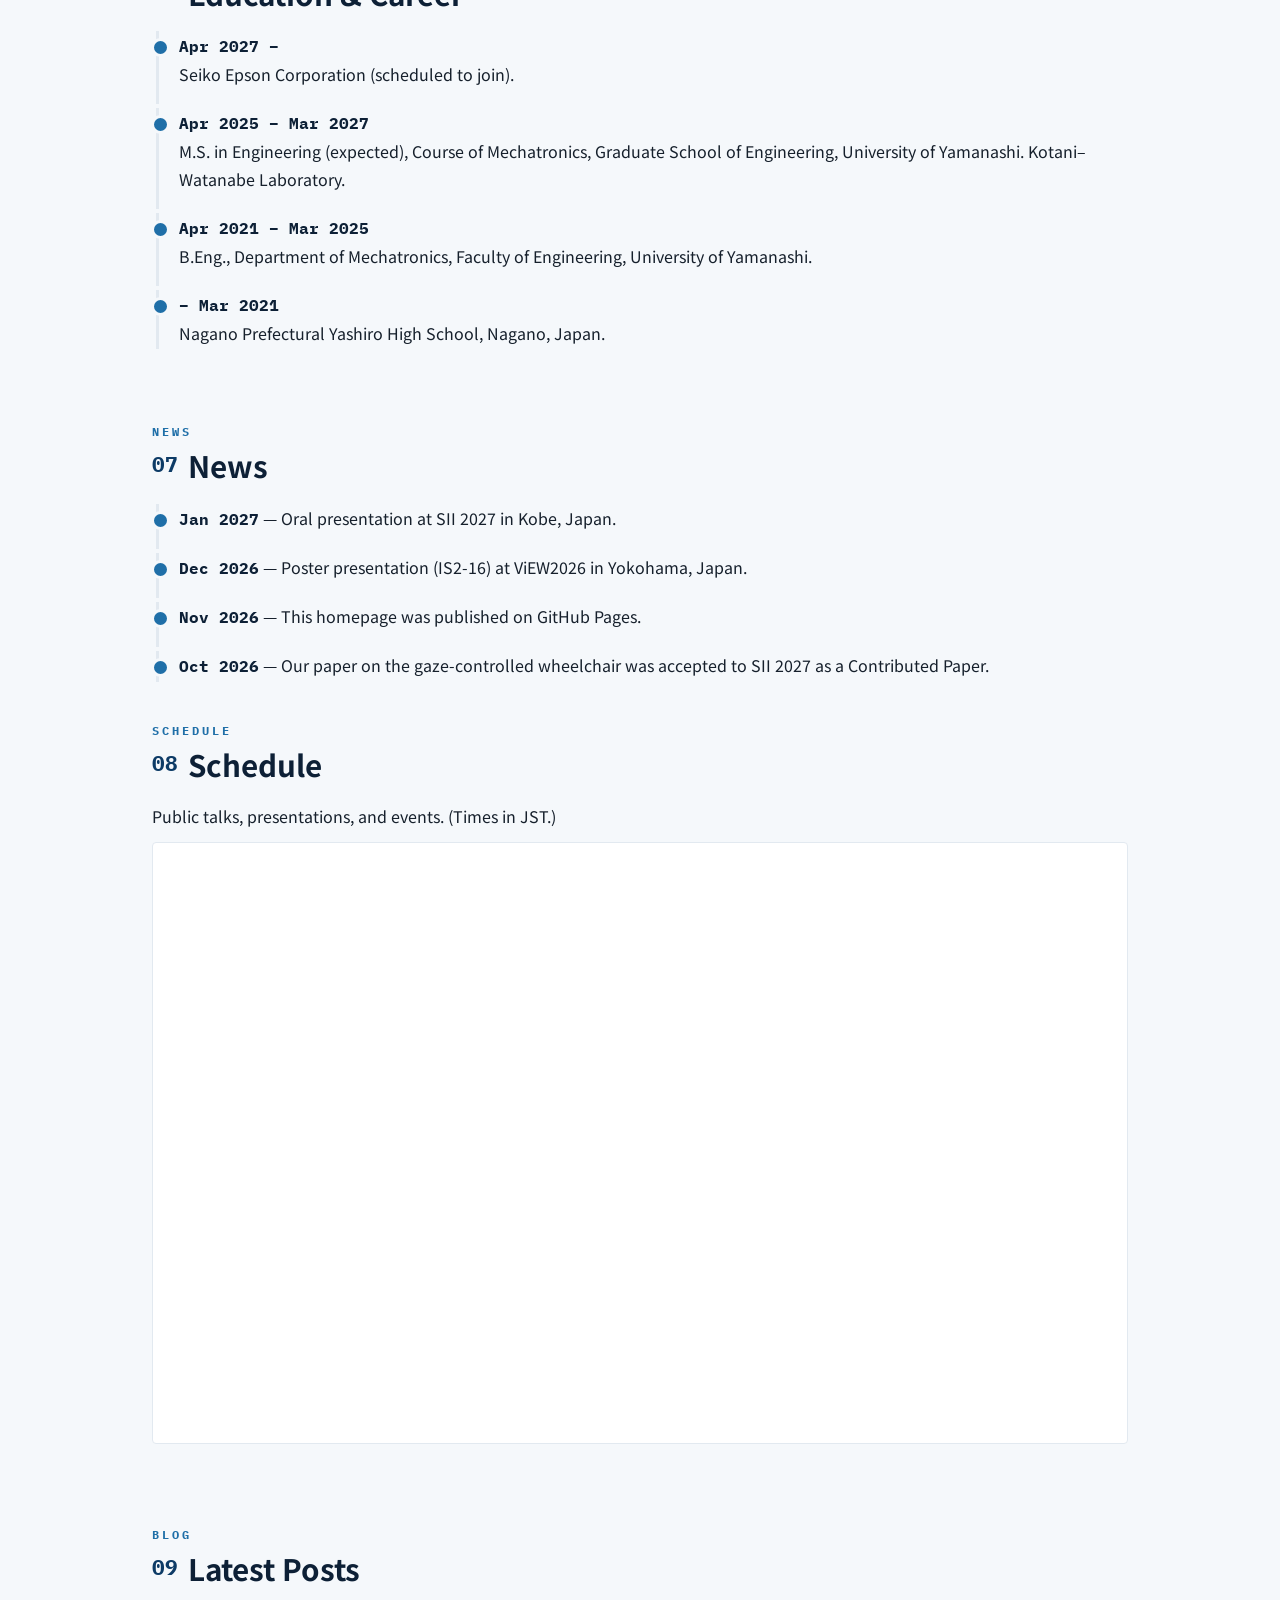
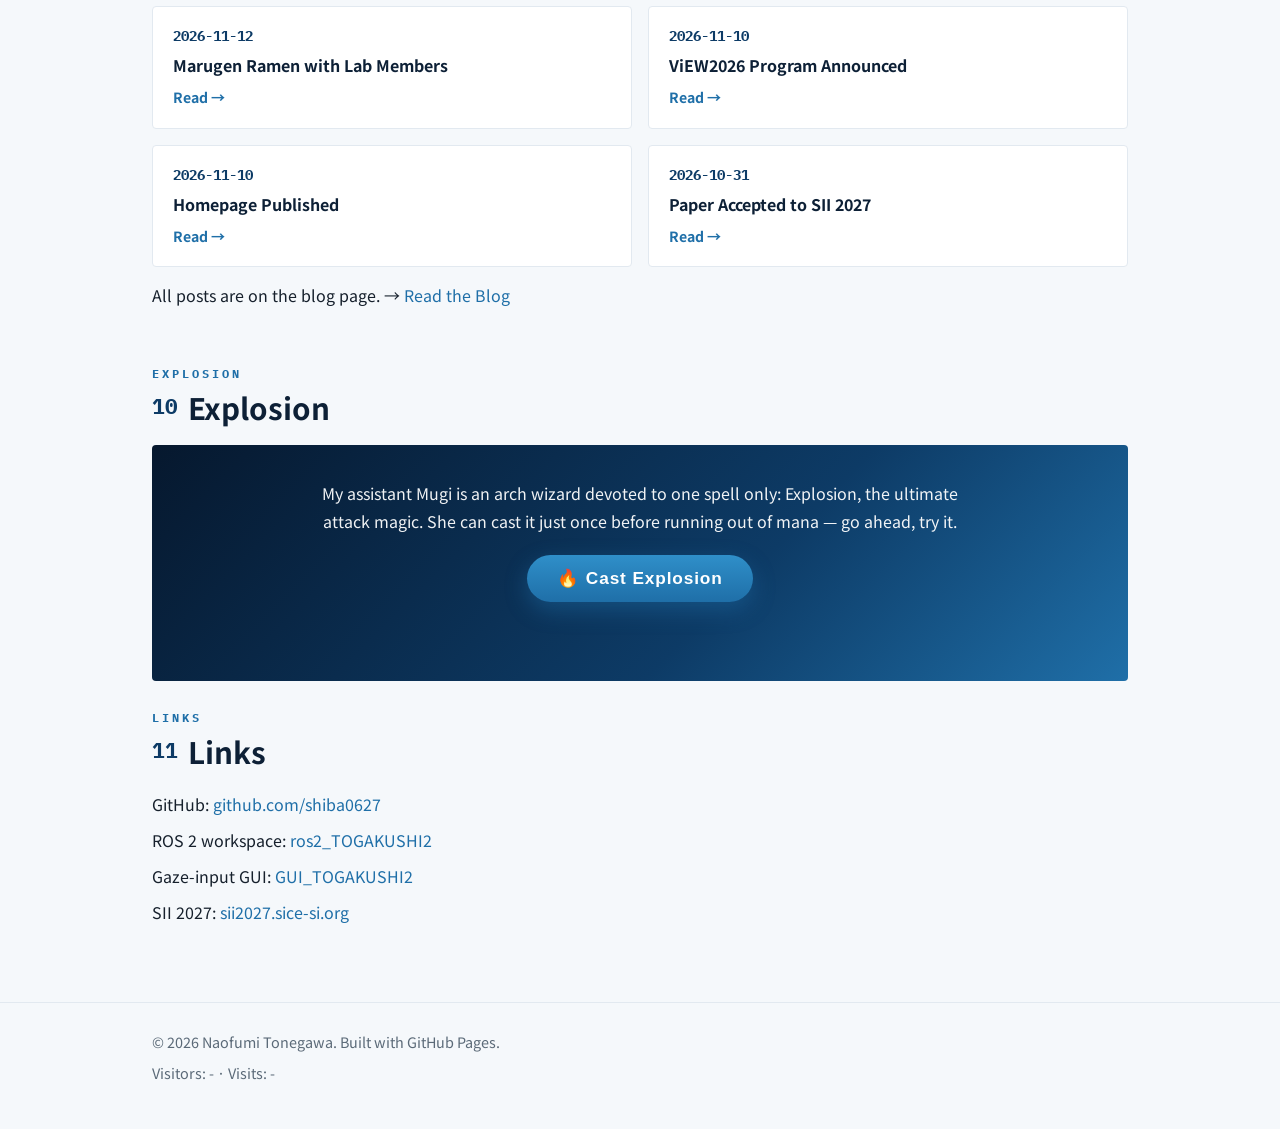
==== commit de39f99a: "Design reform: blue+white palette, two fonts, uneven spacing, flat ruled layout" ====
--- a/index.html
+++ b/index.html
@@ -5,20 +5,23 @@
 <meta name="viewport" content="width=device-width, initial-scale=1.0">
 <meta name="google-site-verification" content="02PXOmRQmh9cKTXt06QWr7HZk04EhqYKbkvgAUlDRAI" />
 <title>Naofumi Tonegawa — Gaze-Controlled Assistive Robotics</title>
+<link rel="preconnect" href="https://fonts.googleapis.com">
+<link href="https://fonts.googleapis.com/css2?family=IBM+Plex+Mono:wght@500;700&family=Noto+Sans+JP:wght@400;700;900&display=swap" rel="stylesheet">
+
 <script>try{document.documentElement.dataset.lang=(localStorage.getItem('mugi-lang')==='ja')?'ja':'en';}catch(e){document.documentElement.dataset.lang='en';}</script>
 <meta name="description" content="Naofumi Tonegawa (舍川尚史) — Master's student at the University of Yamanashi working on dwell-based gaze-controlled powered wheelchairs with obstacle detection, evaluated at a special needs school.">
 <style>
   :root{
     --ink:#16202c; --sub:#5b6a78; --line:#e2e9f0; --bg:#f5f8fb;
-    --navy:#0d2036; --accent:#1f6fa8; --accent-bright:#2f8fc9; --accent2:#c0392b;
+    --navy:#0d2036; --accent:#1f6fa8; --accent-bright:#2f8fc9; --accent2:#0d3b66;
     --card:#ffffff; --soft:#eaf2f8;
-    --shadow:0 6px 24px rgba(13,32,54,.08);
-    --shadow-lg:0 16px 40px rgba(13,32,54,.16);
-    --radius:16px;
+    --shadow:none;
+    --shadow-lg:none;
+    --radius:4px;
   }
   *{box-sizing:border-box; margin:0; padding:0;}
   html{scroll-behavior:smooth;}
-  body{font-family:"Helvetica Neue", Arial, "Hiragino Kaku Gothic ProN", "Yu Gothic", sans-serif;
+  body{font-family:"Noto Sans JP", "Hiragino Kaku Gothic ProN", "Yu Gothic", sans-serif;
        color:var(--ink); background:var(--bg); line-height:1.75;
        -webkit-font-smoothing:antialiased;}
   a{color:var(--accent); text-decoration:none;}
@@ -36,20 +39,11 @@
   @keyframes floaty{0%,100%{transform:translateY(0)}50%{transform:translateY(-14px)}}
   @keyframes scrollHint{0%,100%{transform:translateY(0); opacity:.85}50%{transform:translateY(8px); opacity:.4}}
   header.hero{position:relative; overflow:hidden; color:#fff;
-    background:linear-gradient(120deg,#0a1a2c 0%,#12395c 45%,#1f6fa8 80%,#2f8fc9 100%);
-    background-size:200% 200%; animation:gradShift 16s ease infinite;
-    padding:84px 20px 64px;}
-  header.hero::before{content:""; position:absolute; inset:0;
-    background-image:linear-gradient(rgba(255,255,255,.05) 1px,transparent 1px),
-                     linear-gradient(90deg,rgba(255,255,255,.05) 1px,transparent 1px);
-    background-size:44px 44px;
-    -webkit-mask-image:radial-gradient(ellipse 90% 80% at 50% 20%,#000 30%,transparent 75%);
-            mask-image:radial-gradient(ellipse 90% 80% at 50% 20%,#000 30%,transparent 75%);}
-  header.hero::after{content:""; position:absolute; width:520px; height:520px; border-radius:50%;
-    background:radial-gradient(circle,rgba(47,143,201,.5),transparent 65%);
-    top:-180px; right:-120px; animation:floaty 9s ease-in-out infinite;}
+    background:#0b2440;
+    padding:98px 20px 64px;}
+  header.hero::before{display:none;}
   .hero .wrap{position:relative; z-index:1;}
-  .hero .kicker{font-size:.82rem; font-weight:700; letter-spacing:.28em; text-transform:uppercase;
+  .hero .kicker{font-family:"IBM Plex Mono", monospace; font-size:.82rem; font-weight:700; letter-spacing:.28em; text-transform:uppercase;
     color:#9fd0f2; animation:riseIn .8s ease both;}
   .hero h1{font-size:3rem; letter-spacing:.01em; line-height:1.15; margin-top:10px; animation:riseIn .8s .08s ease both;}
   .hero .jp{font-size:1.1rem; opacity:.85; margin-top:4px; animation:riseIn .8s .16s ease both;}
@@ -87,10 +81,14 @@
 
   /* ===== sections ===== */
   main{padding:6px 0 20px;}
-  section{padding:52px 0 10px; scroll-margin-top:64px;}
-  .eyebrow{font-size:.78rem; font-weight:800; letter-spacing:.24em; text-transform:uppercase; color:var(--accent);}
+  section{padding:44px 0 10px; scroll-margin-top:64px;}
+  #about{padding-top:88px;} #research{padding-top:28px;} #publications{padding-top:76px;}
+  #projects{padding-top:24px;} #skills{padding-top:64px;} #career{padding-top:20px;}
+  #news{padding-top:58px;} #schedule{padding-top:24px;} #blog{padding-top:70px;}
+  #explosion{padding-top:32px;} #links{padding-top:16px; padding-bottom:36px;}
+  .eyebrow{font-family:"IBM Plex Mono", monospace; font-size:.78rem; font-weight:800; letter-spacing:.24em; text-transform:uppercase; color:var(--accent);}
   h2{font-size:1.85rem; line-height:1.3; margin:4px 0 18px; color:var(--navy);}
-  h2 .num{color:var(--accent2); margin-right:10px; font-size:1.3rem; vertical-align:6px;}
+  h2 .num{font-family:"IBM Plex Mono", monospace; color:var(--accent2); margin-right:10px; font-size:1.3rem; vertical-align:6px;}
   h3{font-size:1.1rem; margin:16px 0 6px; color:var(--navy);}
   p{margin-bottom:12px;}
   .lead{font-size:1.06rem;}
@@ -99,19 +97,20 @@
   li{margin-bottom:4px;}
 
   /* ===== stats ===== */
-  .stats{display:grid; grid-template-columns:repeat(4,1fr); gap:16px; margin-top:26px;}
-  .stat{background:var(--card); border:1px solid var(--line); border-radius:var(--radius);
-    padding:20px 14px 14px; text-align:center; box-shadow:var(--shadow);}
-  .stat .big{font-size:2.5rem; font-weight:800; color:var(--accent); line-height:1.1;}
+  .stats{display:flex; flex-wrap:wrap; gap:0 34px; margin-top:30px; border-top:2px solid var(--navy); padding-top:16px;}
+  .stat{background:none; border:none; border-radius:0;
+    padding:0; text-align:left; box-shadow:none;}
+  .stat .big{font-family:"IBM Plex Mono", monospace; font-size:2.1rem; font-weight:700; color:var(--accent); line-height:1.1;}
+  .stat:first-child .big{font-size:3.3rem; color:var(--navy);}
   .stat .big .unit{font-size:1.1rem; font-weight:700; color:var(--navy); margin-left:2px;}
   .stat .label{font-size:.85rem; color:var(--sub); font-weight:600; margin-top:4px;}
-  @media (max-width:680px){ .stats{grid-template-columns:repeat(2,1fr);} }
+  @media (max-width:680px){ .stats{gap:0 22px;} .stat{width:44%; margin-bottom:10px;} }
 
   /* ===== cards & grids ===== */
   .card{background:var(--card); border:1px solid var(--line); border-radius:var(--radius);
     padding:22px 24px; margin-bottom:16px; box-shadow:var(--shadow);
     transition:transform .25s ease, box-shadow .25s ease;}
-  .card:hover{transform:translateY(-4px); box-shadow:var(--shadow-lg);}
+  .card:hover{border-color:#b9d2e6;}
   .card h3{margin-top:0;}
   .grid{display:grid; grid-template-columns:1fr 1fr; gap:16px;}
   .grid3{display:grid; grid-template-columns:repeat(3,1fr); gap:16px;}
@@ -120,7 +119,7 @@
   .hl-card{background:var(--card); border:1px solid var(--line); border-top:4px solid var(--accent);
     border-radius:var(--radius); padding:20px 22px; box-shadow:var(--shadow);
     transition:transform .25s ease, box-shadow .25s ease;}
-  .hl-card:hover{transform:translateY(-4px); box-shadow:var(--shadow-lg);}
+  .hl-card:hover{border-color:#b9d2e6;}
   .hl-card .icon{font-size:1.6rem; margin-bottom:6px;}
   .hl-card h3{margin:0 0 6px;}
   .hl-card p{font-size:.95rem; color:var(--sub); margin:0;}
@@ -168,7 +167,7 @@
   .pub{background:var(--card); border:1px solid var(--line); border-left:5px solid var(--accent);
     border-radius:12px; padding:18px 22px; margin-bottom:14px; box-shadow:var(--shadow);
     transition:transform .25s ease, box-shadow .25s ease;}
-  .pub:hover{transform:translateY(-3px); box-shadow:var(--shadow-lg);}
+  .pub:hover{border-color:#b9d2e6;}
   .pub .title{font-weight:700; font-size:1.03rem; color:var(--navy);}
   .pub .meta{color:var(--sub); font-size:.93rem; margin-top:4px;}
   .badge{display:inline-block; background:var(--accent2); color:#fff; border-radius:999px;
@@ -182,7 +181,7 @@
   .tag{display:inline-block; background:var(--soft); border:1px solid #cfdfec; color:var(--navy);
     border-radius:999px; padding:3px 13px; font-size:.86rem; font-weight:600; margin:0 6px 8px 0;
     transition:transform .15s ease, background .15s ease;}
-  .tag:hover{transform:translateY(-2px); background:#dbeaf6;}
+  .tag:hover{background:#dbeaf6;}
 
   /* ===== timeline ===== */
   .timeline{list-style:none; margin:4px 0 0 4px;}
@@ -191,15 +190,15 @@
   .timeline li::before{content:""; position:absolute; left:-8px; top:7px; width:13px; height:13px;
     border-radius:50%; background:var(--accent); border:3px solid var(--bg);
     transition:transform .2s ease, background .2s ease;}
-  .timeline li:hover::before{transform:scale(1.35); background:var(--accent2);}
-  .timeline .when{font-weight:800; color:var(--navy); white-space:nowrap;}
+  .timeline li:hover::before{background:var(--accent2);}
+  .timeline .when{font-family:"IBM Plex Mono", monospace; font-weight:800; color:var(--navy); white-space:nowrap;}
 
   /* ===== blog cards ===== */
   .post-card{display:block; background:var(--card); border:1px solid var(--line); border-radius:var(--radius);
     padding:18px 20px; box-shadow:var(--shadow); color:var(--ink);
     transition:transform .25s ease, box-shadow .25s ease;}
-  .post-card:hover{text-decoration:none; transform:translateY(-4px); box-shadow:var(--shadow-lg);}
-  .post-card .date{color:var(--accent2); font-weight:700; font-size:.85rem;}
+  .post-card:hover{text-decoration:none; border-color:#b9d2e6;}
+  .post-card .date{font-family:"IBM Plex Mono", monospace; color:var(--accent2); font-weight:700; font-size:.85rem;}
   .post-card .ptitle{font-weight:700; color:var(--navy); margin-top:2px;}
   .post-card .go{color:var(--accent); font-size:.88rem; font-weight:700; margin-top:6px;}
 
@@ -208,19 +207,19 @@
   .cal-wrap iframe{display:block; width:100%; height:600px; border:0;}
 
   /* ===== explosion ===== */
-  .explosion-panel{background:linear-gradient(135deg,#2a0808 0%,#7a1f1a 60%,#b3392e 100%); color:#fff;
+  .explosion-panel{background:linear-gradient(135deg,#06182e 0%,#0d3b66 60%,#1f6fa8 100%); color:#fff;
     border-radius:var(--radius); padding:34px 24px; text-align:center; box-shadow:var(--shadow-lg);}
   .explosion-panel p{opacity:.94; max-width:660px; margin:0 auto;}
   .boom-wrap{margin-top:20px;}
-  #boomBtn{background:linear-gradient(180deg,#e0524a,#b3392e); color:#fff; border:none; cursor:pointer;
+  #boomBtn{background:linear-gradient(180deg,#2f8fc9,#1f6fa8); color:#fff; border:none; cursor:pointer;
     font-size:1.08rem; font-weight:800; letter-spacing:.05em; padding:13px 30px; border-radius:999px;
-    box-shadow:0 8px 22px rgba(179,57,46,.5); transition:transform .15s ease;}
+    box-shadow:0 8px 22px rgba(31,111,168,.45); transition:transform .15s ease;}
   #boomBtn:hover:not(:disabled){transform:scale(1.07);}
   #boomBtn:disabled{opacity:.65; cursor:wait;}
-  #chant{margin-top:14px; min-height:1.8em; font-weight:700; color:#ffe9a8; text-shadow:0 1px 6px rgba(0,0,0,.35);}
+  #chant{margin-top:14px; min-height:1.8em; font-weight:700; color:#bcd9f5; text-shadow:0 1px 6px rgba(0,0,0,.35);}
   #boomCount{margin-top:2px; font-size:.9rem; opacity:.9;}
-  #flash{position:fixed; inset:0; background:#fff7e0; opacity:0; pointer-events:none; z-index:90;}
-  .ring{position:fixed; border:4px solid rgba(255,170,40,.85); border-radius:50%; pointer-events:none; z-index:91;}
+  #flash{position:fixed; inset:0; background:#eaf4ff; opacity:0; pointer-events:none; z-index:90;}
+  .ring{position:fixed; border:4px solid rgba(120,190,245,.9); border-radius:50%; pointer-events:none; z-index:91;}
   .spark{position:fixed; width:8px; height:8px; border-radius:50%; pointer-events:none; z-index:91;}
   body.shake{animation:shake .5s ease;}
   @keyframes shake{0%,100%{transform:translate(0,0)}20%{transform:translate(-6px,3px)}40%{transform:translate(5px,-4px)}60%{transform:translate(-4px,-2px)}80%{transform:translate(4px,2px)}}
@@ -791,7 +790,7 @@
         ], {duration: 700 + i * 180, delay: i * 120, easing: 'ease-out'});
         anim.onfinish = function(){ ring.remove(); };
       }
-      const colors = ['#ffcf4d', '#ff8a3d', '#ff5252', '#fff3b0', '#ffb74d'];
+      const colors = ['#9fd0f2', '#2f8fc9', '#ffffff', '#5db3e8', '#bcd9f5'];
       for (let i = 0; i < 46; i++) {
         const s = document.createElement('div');
         s.className = 'spark';
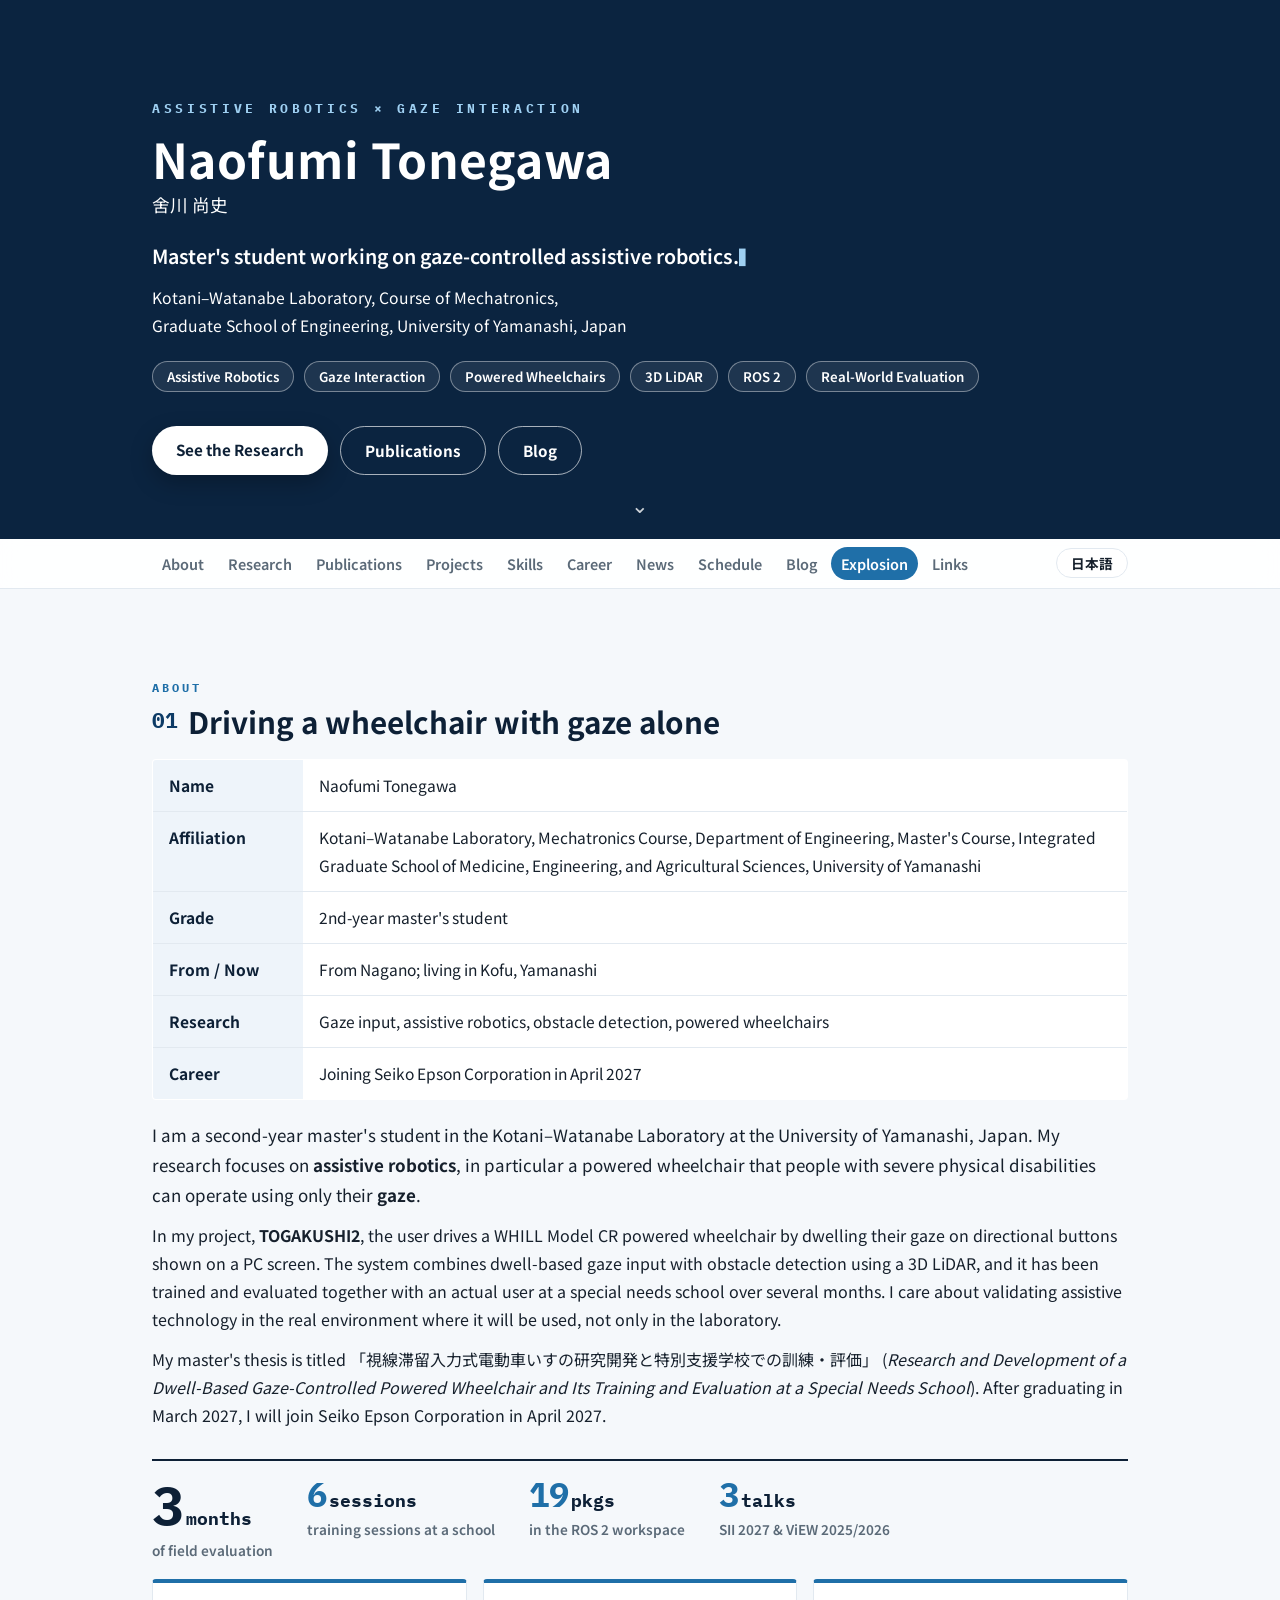
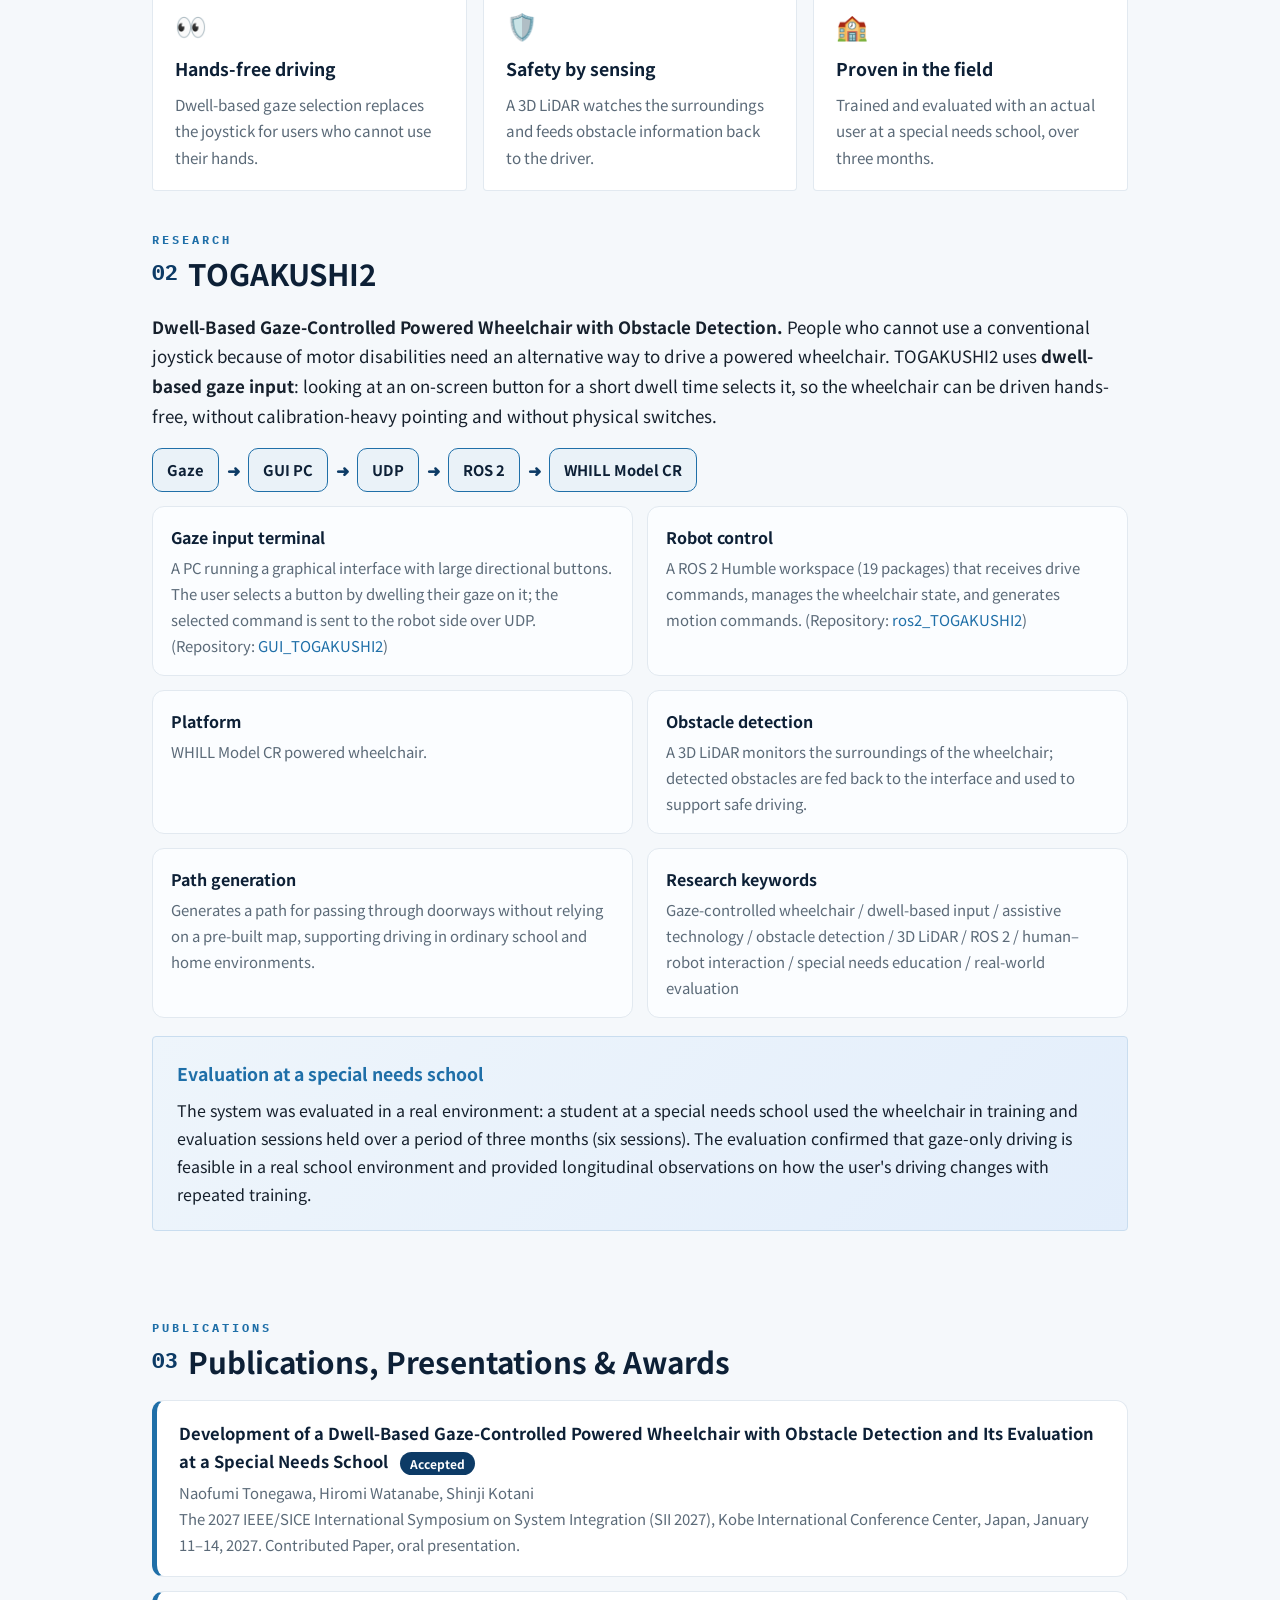
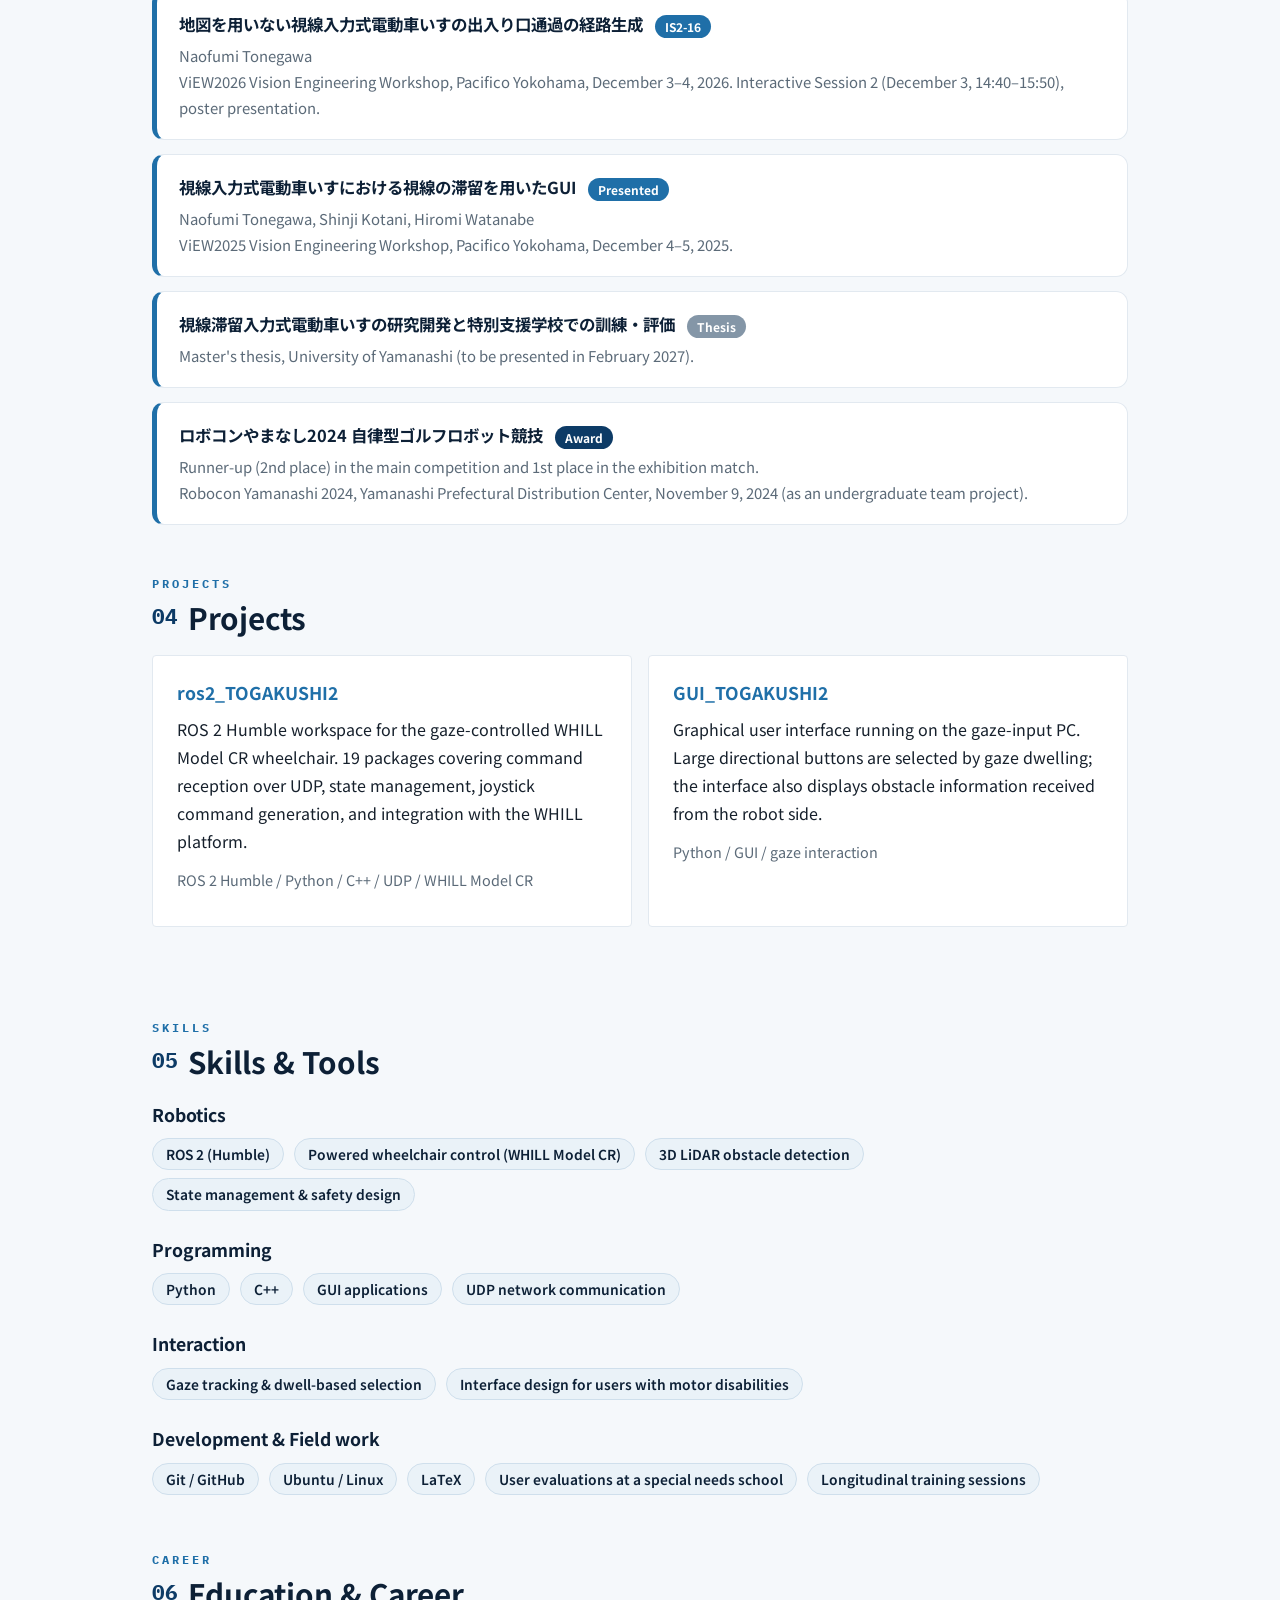
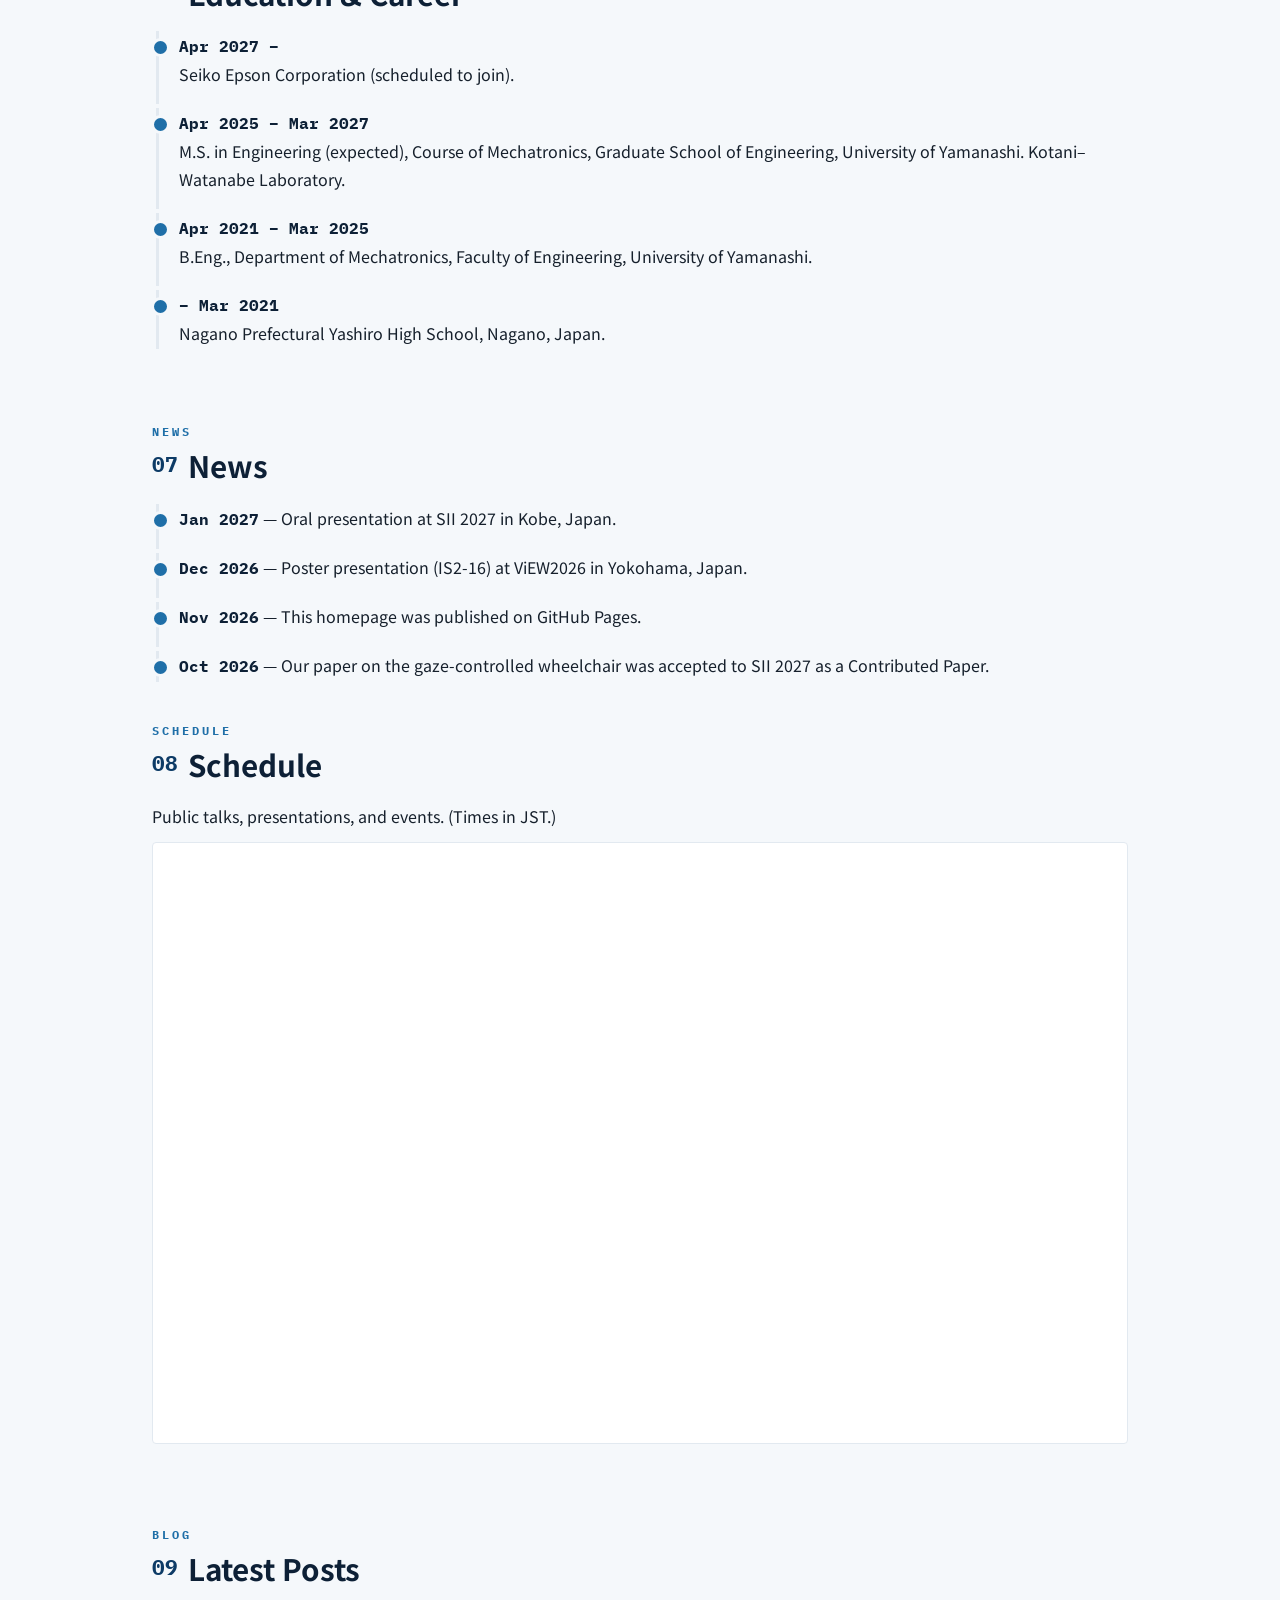
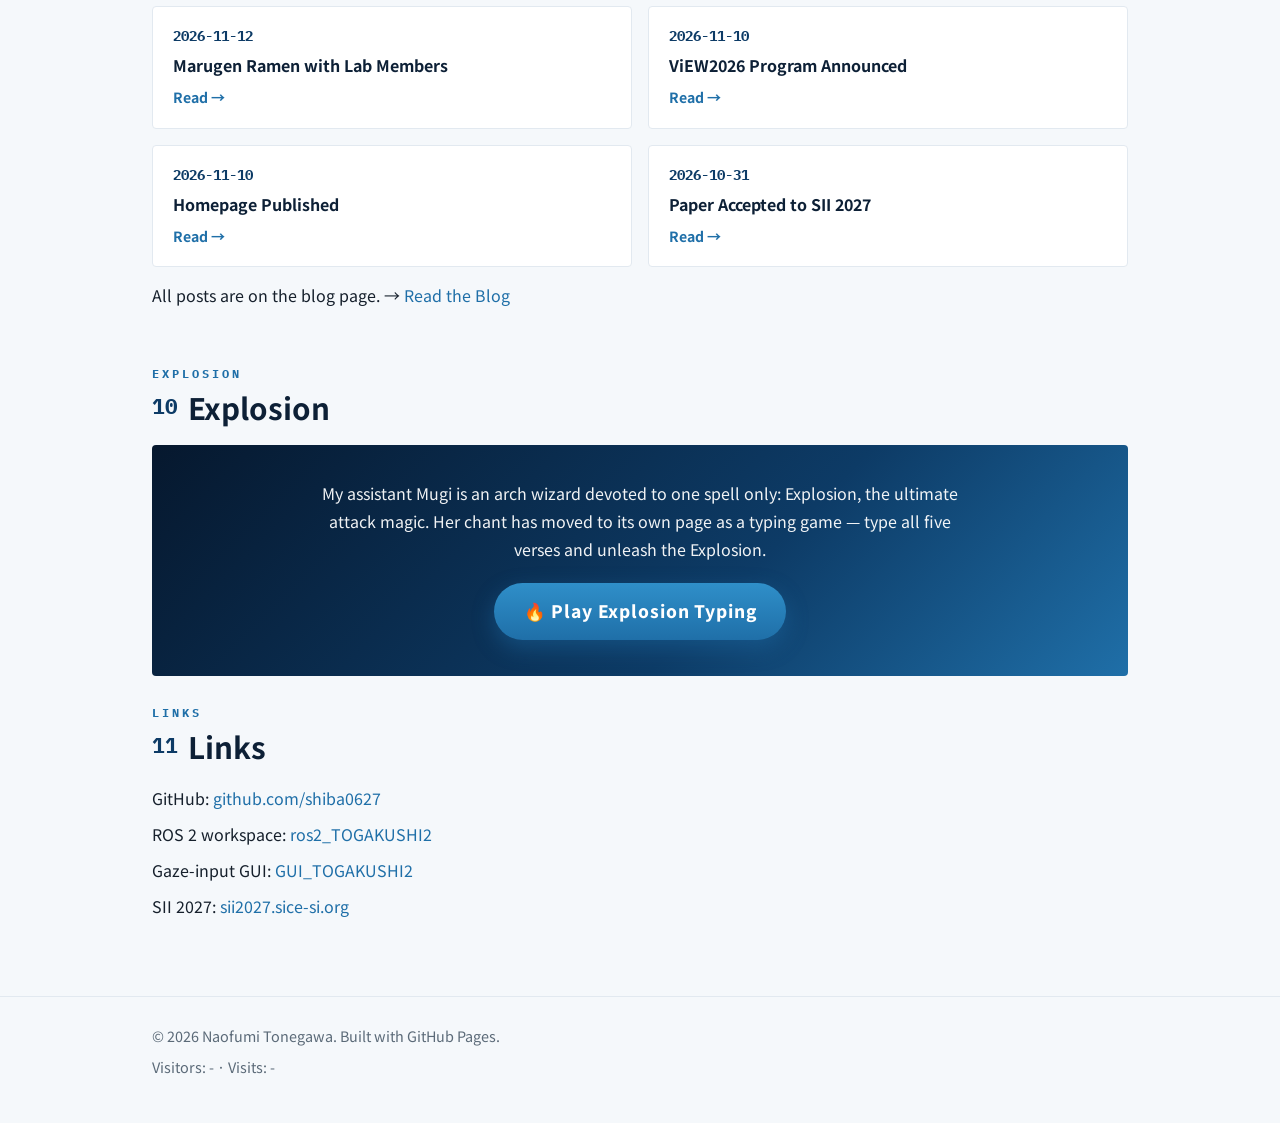
==== commit ef283596: "Add Explosion Typing game page; move Explosion from homepage to its own page" ====
--- a/index.html
+++ b/index.html
@@ -603,10 +603,9 @@
   <div class="eyebrow">Explosion</div>
   <h2><span class="num">10</span><span class="l-en">Explosion</span><span class="l-ja">爆裂</span></h2>
   <div class="explosion-panel">
-    <p><span class="l-en">My assistant Mugi is an arch wizard devoted to one spell only: Explosion, the ultimate attack magic. She can cast it just once before running out of mana — go ahead, try it.</span><span class="l-ja">助手のむぎは、爆裂魔法ひとつにすべてを懸けるアークウィザードです。最強の攻撃魔法ですが、魔力切れになるまで一発だけ。どうぞ、押してみてください。</span></p>
+    <p><span class="l-en">My assistant Mugi is an arch wizard devoted to one spell only: Explosion, the ultimate attack magic. Her chant has moved to its own page as a typing game — type all five verses and unleash the Explosion.</span><span class="l-ja">助手のむぎは、爆裂魔法ひとつにすべてを懸けるアークウィザードです。その詠唱は、タイピングゲームとして専用ページに移りました。全5節を打ち切って、爆裂魔法を放ってください。</span></p>
     <div class="boom-wrap">
-      <button id="boomBtn" type="button"><span class="l-en">🔥 Cast Explosion</span><span class="l-ja">🔥 爆裂魔法を放つ</span></button>
-      <div id="chant"></div>
+      <a id="boomBtn" href="explosion.html" style="display:inline-block; text-decoration:none;"><span class="l-en">🔥 Play Explosion Typing</span><span class="l-ja">🔥 爆裂タイピングで遊ぶ</span></a>
       <div id="boomCount"></div>
     </div>
   </div>
@@ -744,84 +743,21 @@
     document.querySelectorAll('main section[id]').forEach(function(s){ io.observe(s); });
   })();
 
-  // ===== 爆裂魔法 =====
+  // ===== 爆裂（専用ページへのリンク＋本日のカウント表示） =====
   (function(){
-    const chants = [
-      '深紅の魔力よ、一点に集え。爆裂魔法、エクスプロージョン！',
-      '我が名はむぎ。究極の攻撃魔法、爆裂魔法の使い手なり！',
-      'この一撃にすべてを込める。いくぞ、エクスプロージョン！',
-      '紅魔の誇りにかけて、今日一番の爆裂を放たん！'
-    ];
-    const chantsEn = [
-      'Crimson power, gather to a single point. Explosion!',
-      'My name is Mugi, arch wizard and wielder of Explosion, the ultimate attack magic!',
-      'I put everything into this one strike. Here goes — Explosion!',
-      'By the pride of the Crimson Demons, I unleash today\'s greatest Explosion!'
-    ];
-    const btn = document.getElementById('boomBtn');
-    const chantEl = document.getElementById('chant');
     const countEl = document.getElementById('boomCount');
-    const flash = document.getElementById('flash');
-    if (!btn) return;
-    const labelHTML = btn.innerHTML;
+    if (!countEl) return;
     let count = 0;
     try {
       const saved = JSON.parse(localStorage.getItem('mugi-boom') || '{}');
       if (saved.date === new Date().toDateString()) count = saved.count || 0;
     } catch(e) {}
-    function renderCount(){ const ja = document.documentElement.dataset.lang === 'ja'; countEl.textContent = count > 0 ? (ja ? ('本日の爆裂：' + count + ' 回') : ('Explosions today: ' + count)) : ''; }
-    function saveCount(){
-      try { localStorage.setItem('mugi-boom', JSON.stringify({date: new Date().toDateString(), count: count})); } catch(e) {}
+    function renderCount(){
+      const ja = document.documentElement.dataset.lang === 'ja';
+      countEl.textContent = count > 0 ? (ja ? ('本日の爆裂：' + count + ' 回（ゲームページで加算されます）') : ('Explosions today: ' + count + ' (counted on the game page)')) : '';
     }
     renderCount();
-    btn.addEventListener('click', function(){
-      count++; saveCount(); renderCount();
-      const r = btn.getBoundingClientRect();
-      const cx = r.left + r.width / 2, cy = r.top + r.height / 2;
-      flash.animate([{opacity: 0}, {opacity: .85, offset: .15}, {opacity: 0}], {duration: 450, easing: 'ease-out'});
-      for (let i = 0; i < 2; i++) {
-        const ring = document.createElement('div');
-        ring.className = 'ring';
-        ring.style.left = cx + 'px'; ring.style.top = cy + 'px';
-        document.body.appendChild(ring);
-        const anim = ring.animate([
-          {width: '10px', height: '10px', marginLeft: '-5px', marginTop: '-5px', opacity: .9},
-          {width: '340px', height: '340px', marginLeft: '-170px', marginTop: '-170px', opacity: 0}
-        ], {duration: 700 + i * 180, delay: i * 120, easing: 'ease-out'});
-        anim.onfinish = function(){ ring.remove(); };
-      }
-      const colors = ['#9fd0f2', '#2f8fc9', '#ffffff', '#5db3e8', '#bcd9f5'];
-      for (let i = 0; i < 46; i++) {
-        const s = document.createElement('div');
-        s.className = 'spark';
-        s.style.background = colors[i % colors.length];
-        s.style.left = cx + 'px'; s.style.top = cy + 'px';
-        document.body.appendChild(s);
-        const ang = Math.random() * Math.PI * 2;
-        const dist = 90 + Math.random() * 240;
-        const dx = Math.cos(ang) * dist, dy = Math.sin(ang) * dist + 60;
-        const anim = s.animate([
-          {transform: 'translate(0,0) scale(1)', opacity: 1},
-          {transform: 'translate(' + dx + 'px,' + dy + 'px) scale(.3)', opacity: 0}
-        ], {duration: 650 + Math.random() * 550, easing: 'cubic-bezier(.17,.67,.35,1)'});
-        anim.onfinish = function(){ s.remove(); };
-      }
-      document.body.classList.remove('shake');
-      void document.body.offsetWidth;
-      document.body.classList.add('shake');
-      const pool = document.documentElement.dataset.lang === 'ja' ? chants : chantsEn;
-      const line = pool[Math.floor(Math.random() * pool.length)];
-      chantEl.textContent = '';
-      let i = 0;
-      const t = setInterval(function(){
-        chantEl.textContent = line.slice(0, ++i);
-        if (i >= line.length) clearInterval(t);
-      }, 28);
-      btn.disabled = true;
-      btn.textContent = document.documentElement.dataset.lang === 'ja' ? '魔力切れ……回復中' : 'Out of mana... recharging';
-      setTimeout(function(){ btn.disabled = false; btn.innerHTML = labelHTML; }, 3000);
-    });
-    window.__onLang = function(){ renderCount(); if (!btn.disabled) btn.innerHTML = labelHTML; };
+    window.__onLang = function(){ renderCount(); };
   })();
 </script>
 </body>
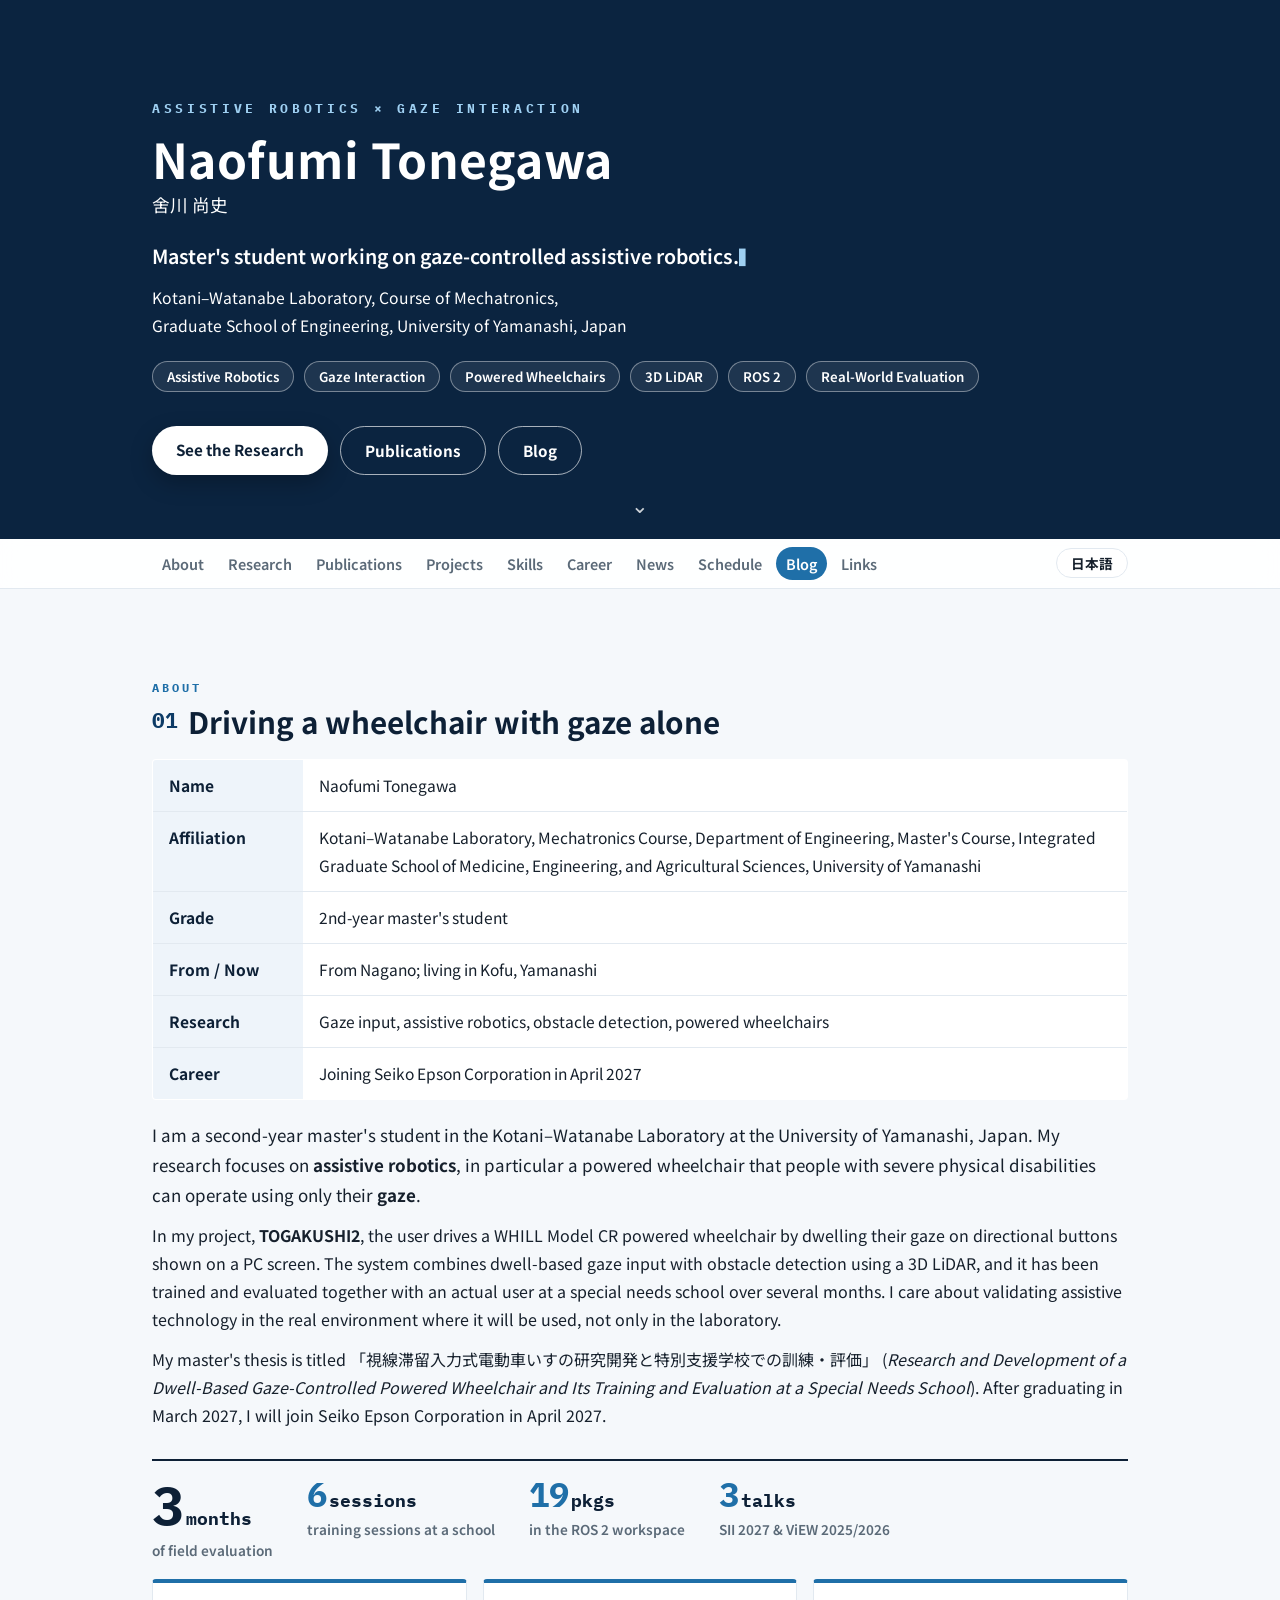
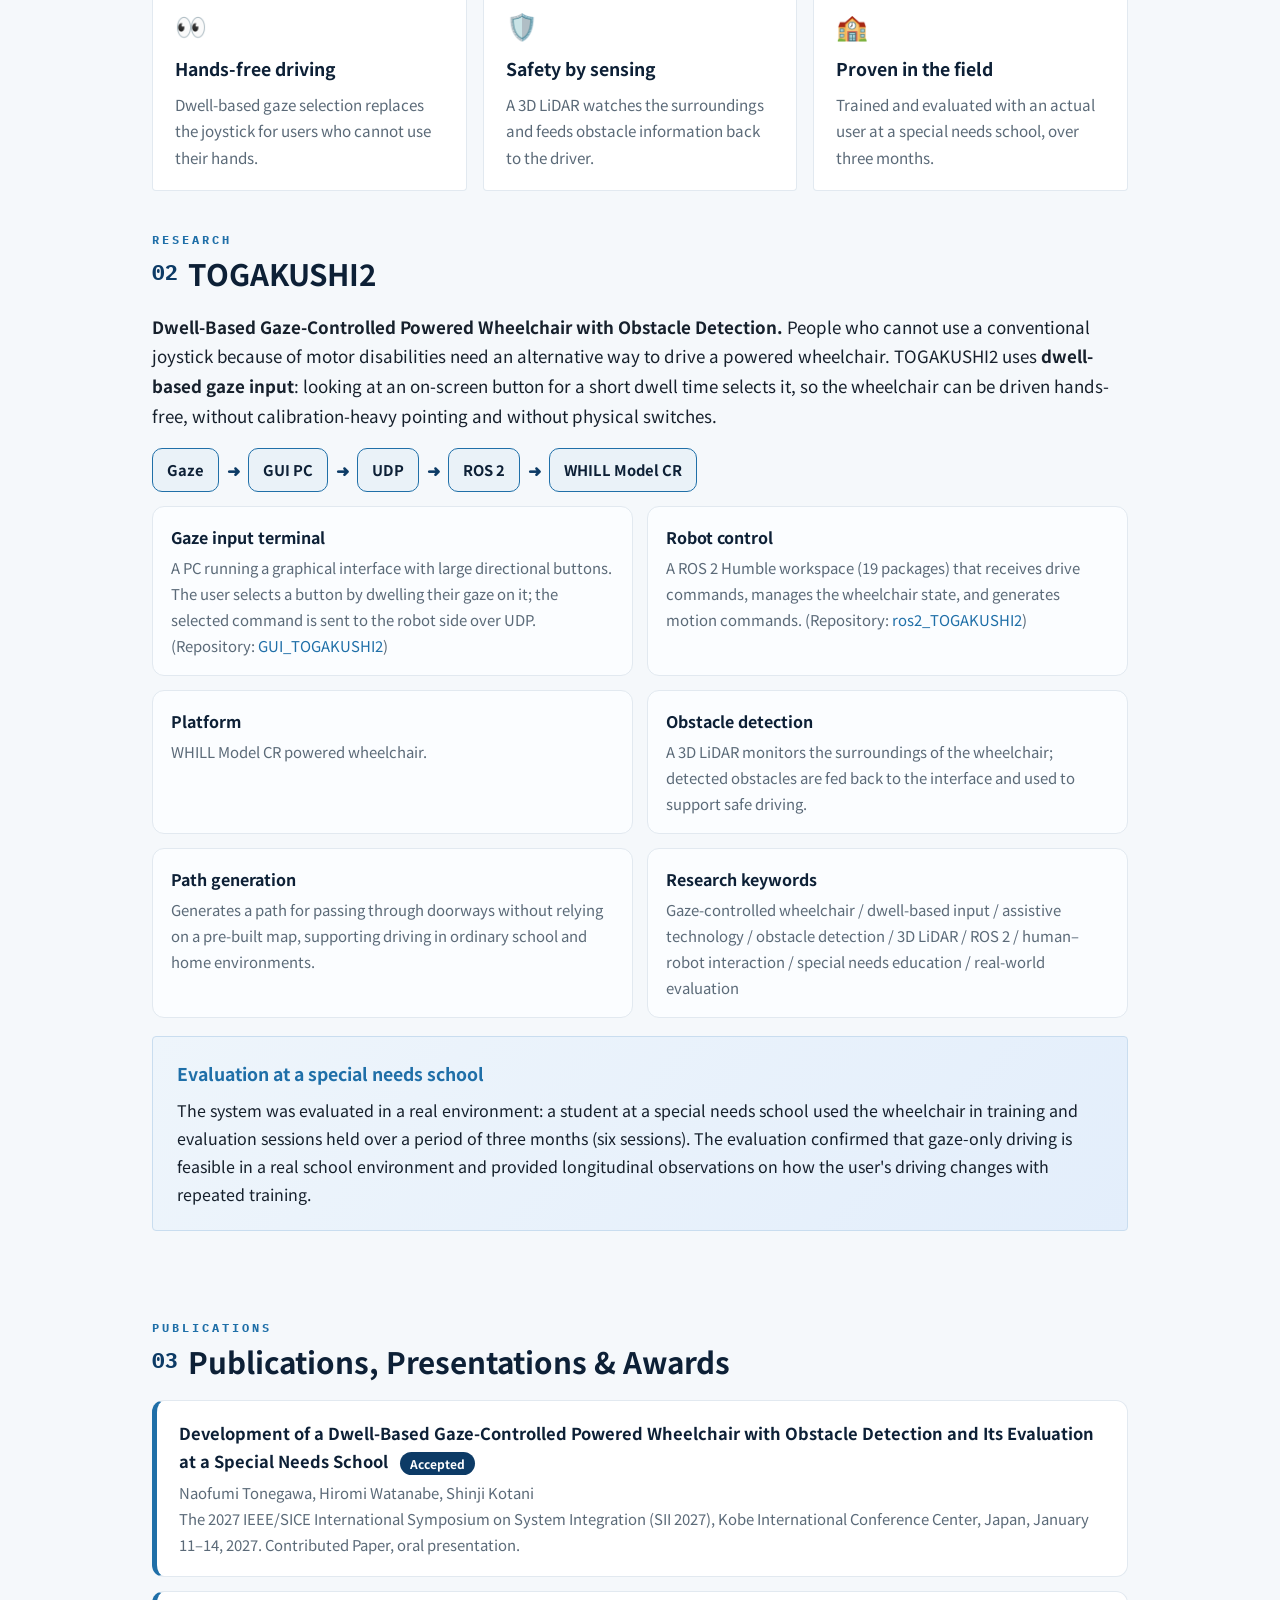
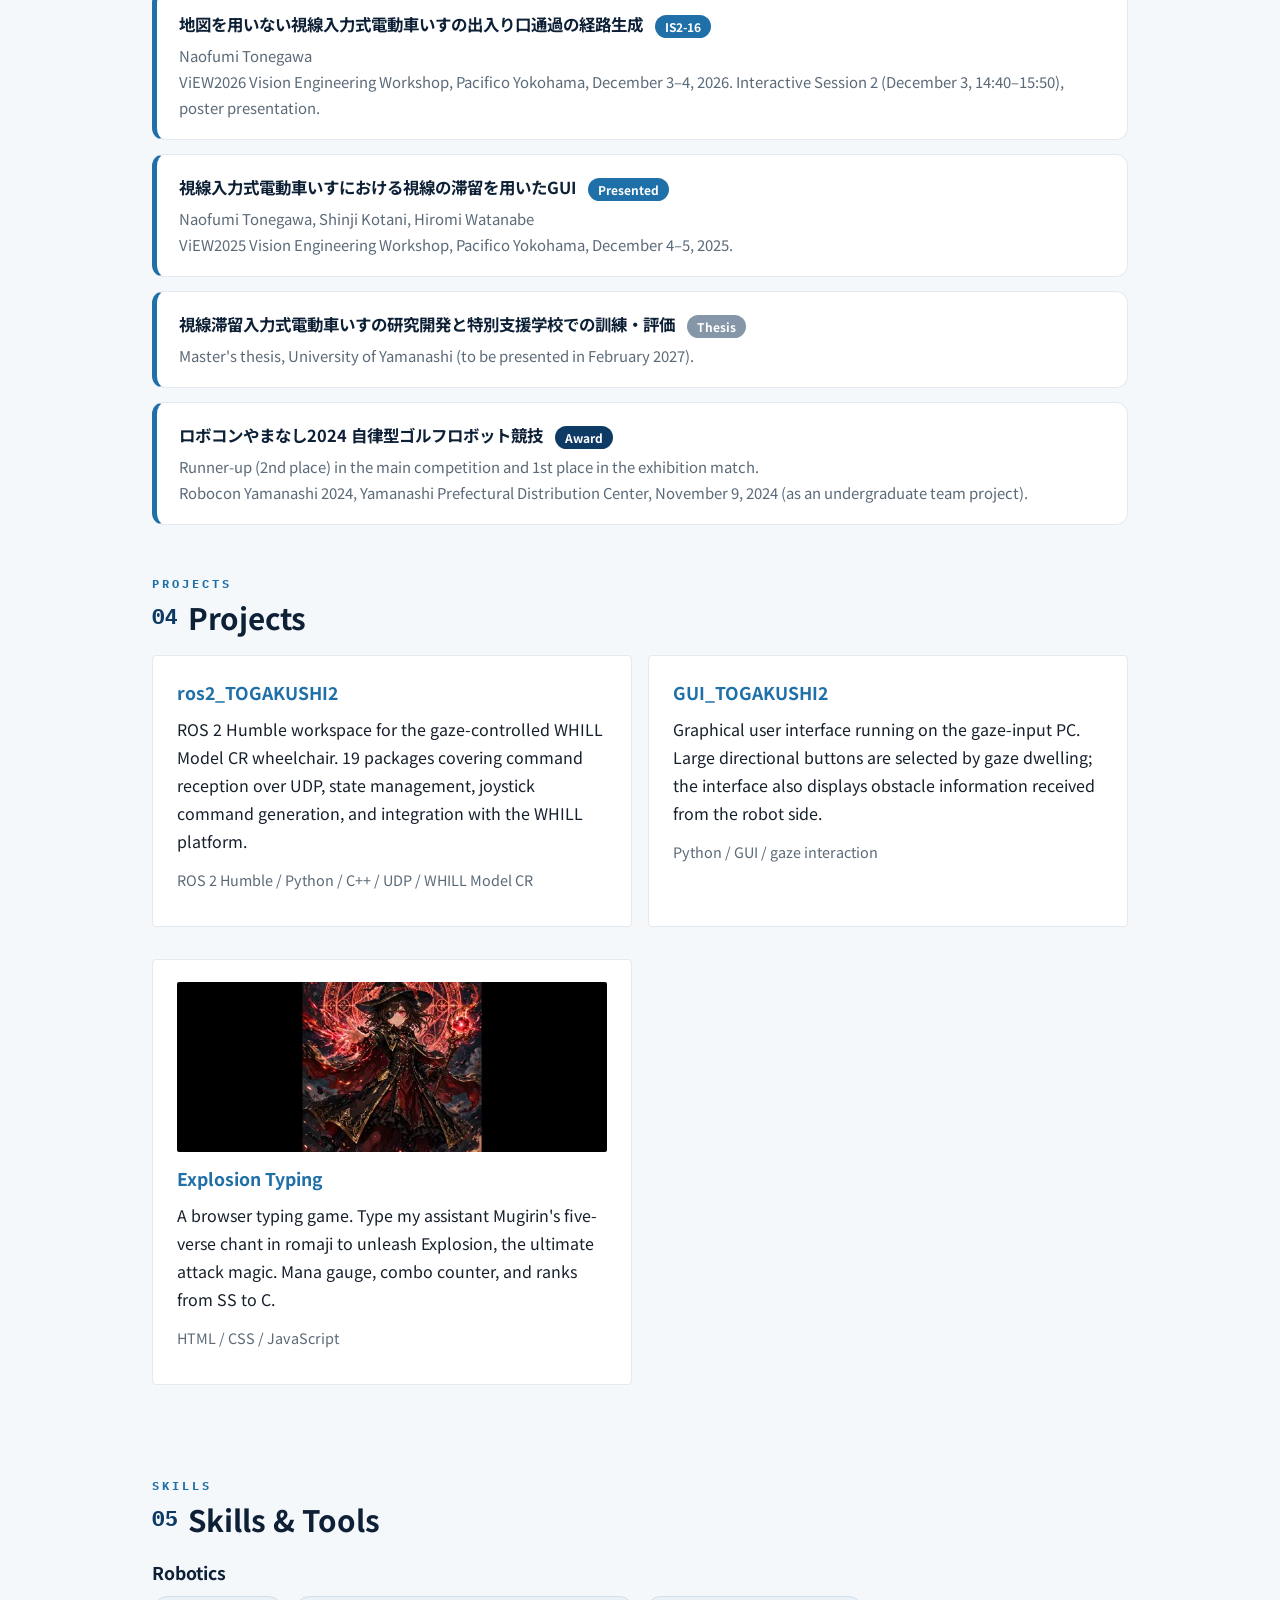
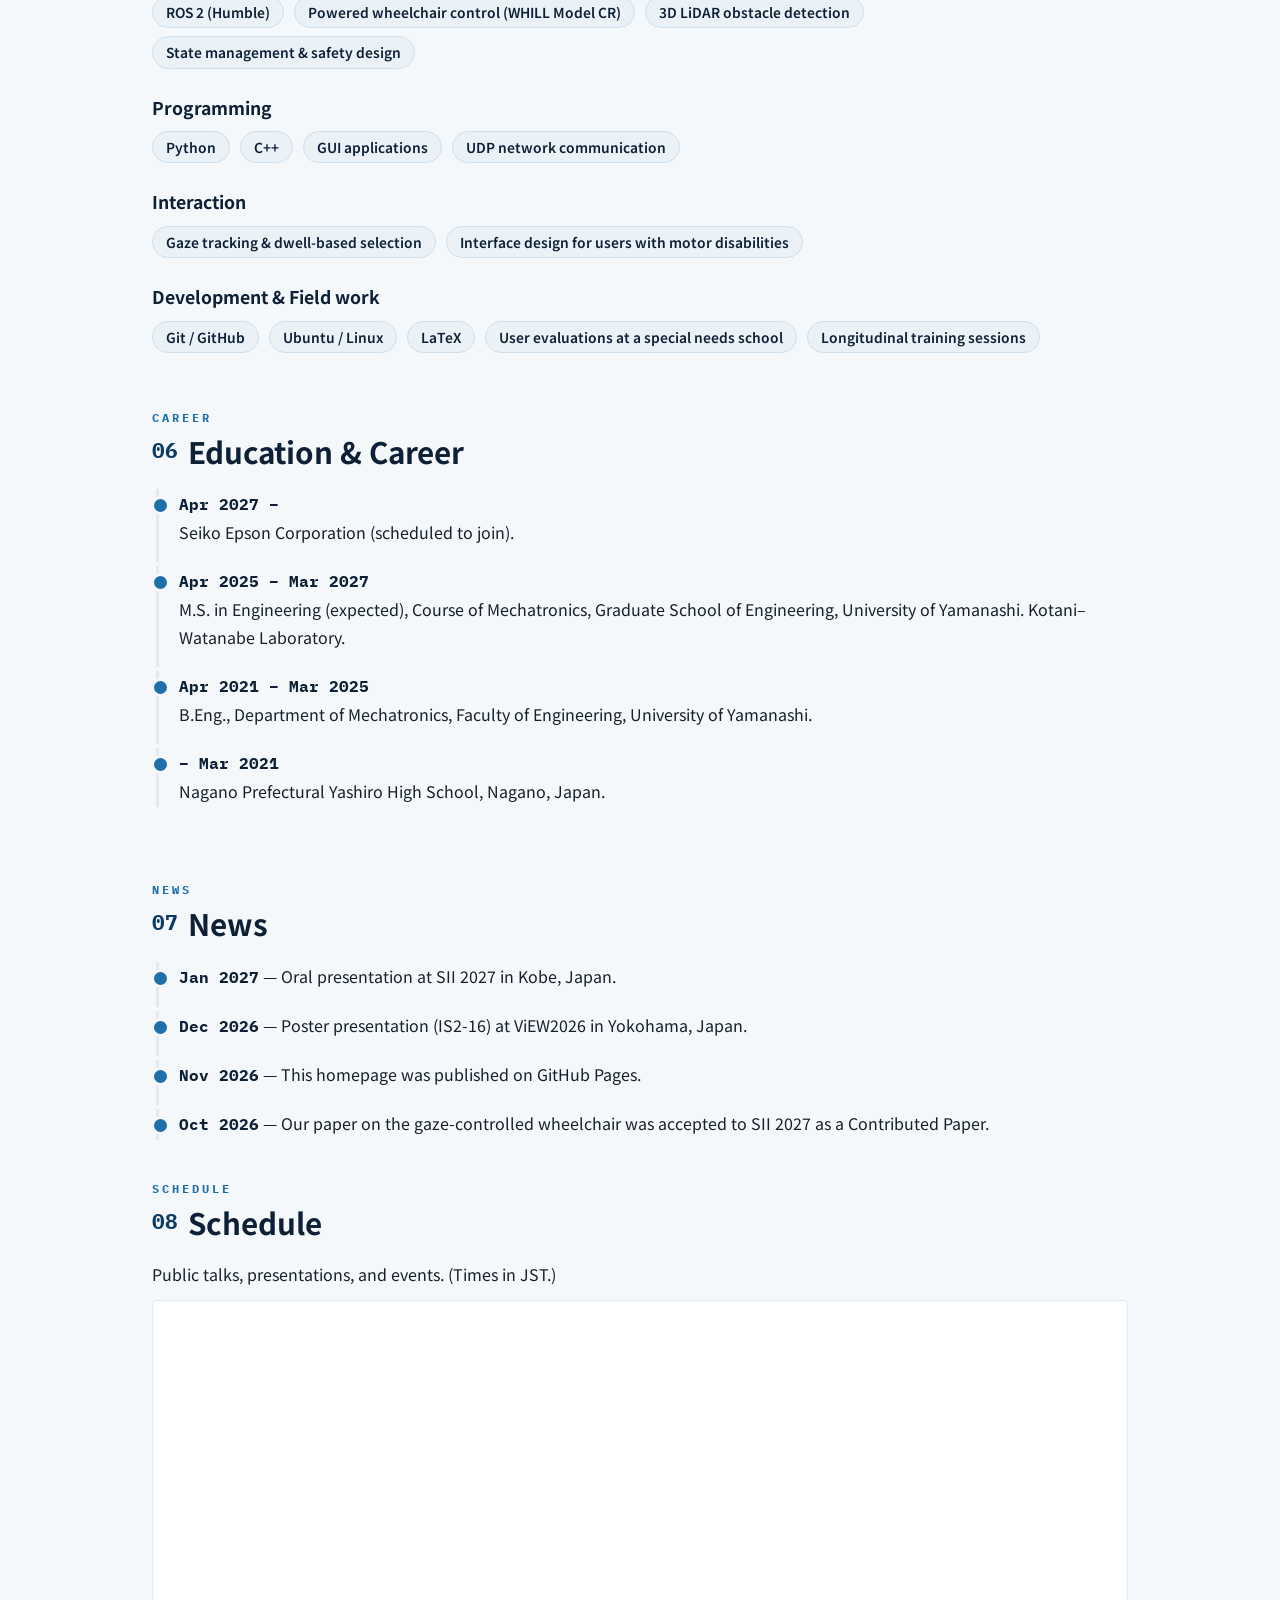
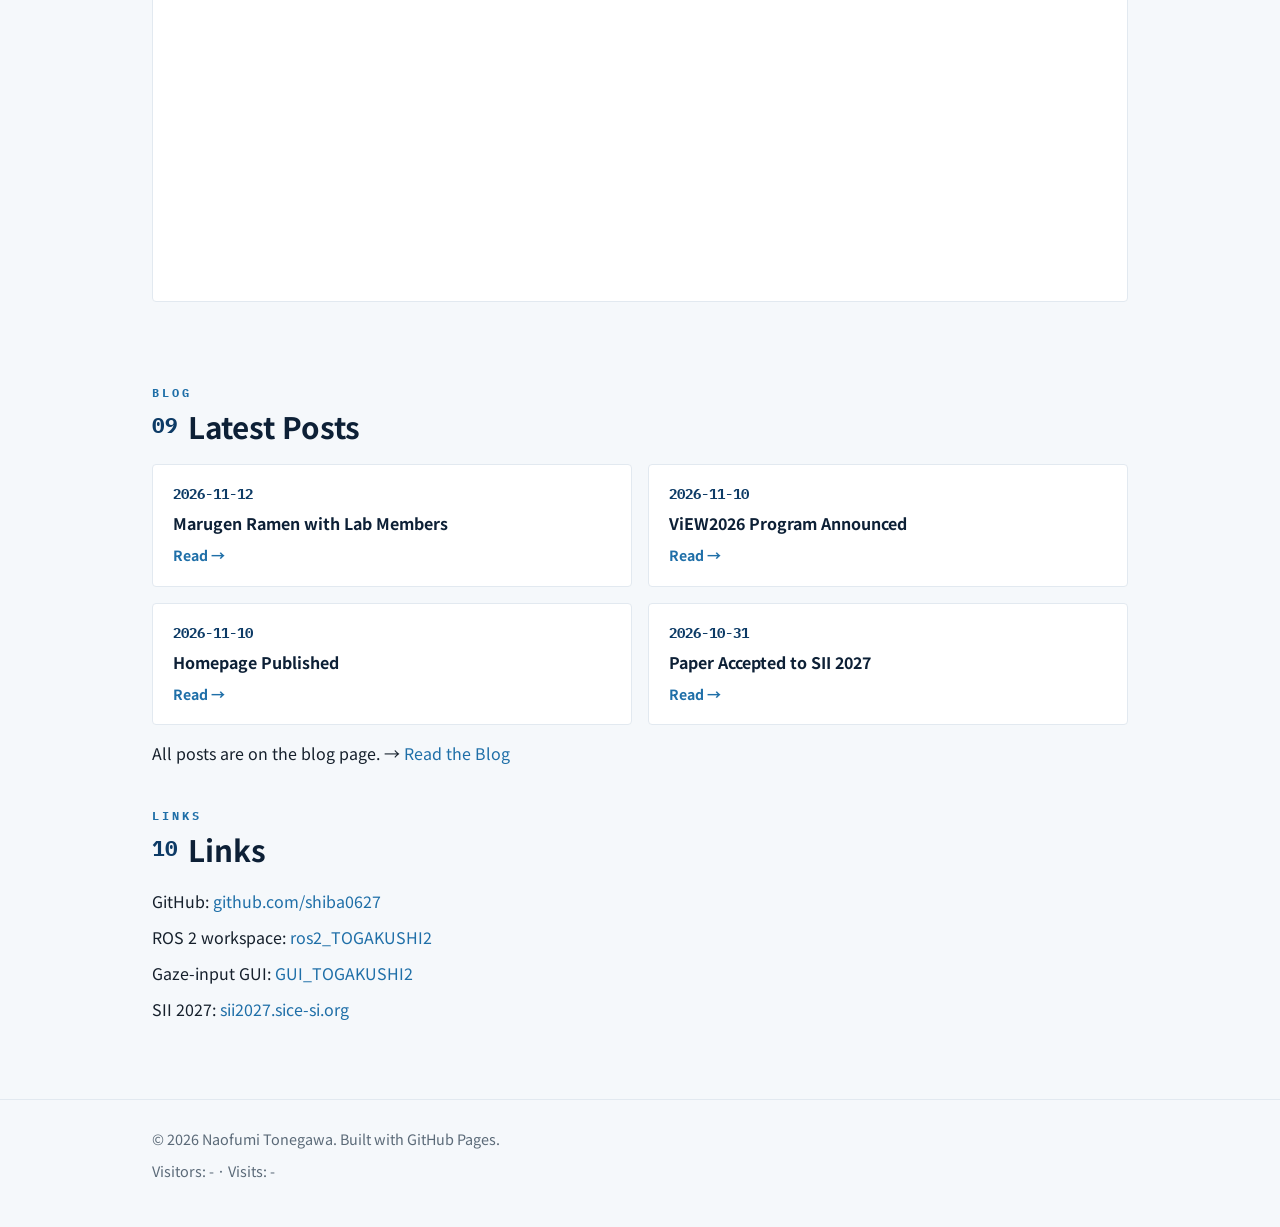
==== commit b0e8cf1b: "Use Mugirin room illustrations on game page; remove Explosion section from home; add Explosion Typin" ====
--- a/index.html
+++ b/index.html
@@ -85,7 +85,7 @@
   #about{padding-top:88px;} #research{padding-top:28px;} #publications{padding-top:76px;}
   #projects{padding-top:24px;} #skills{padding-top:64px;} #career{padding-top:20px;}
   #news{padding-top:58px;} #schedule{padding-top:24px;} #blog{padding-top:70px;}
-  #explosion{padding-top:32px;} #links{padding-top:16px; padding-bottom:36px;}
+  #links{padding-top:16px; padding-bottom:36px;}
   .eyebrow{font-family:"IBM Plex Mono", monospace; font-size:.78rem; font-weight:800; letter-spacing:.24em; text-transform:uppercase; color:var(--accent);}
   h2{font-size:1.85rem; line-height:1.3; margin:4px 0 18px; color:var(--navy);}
   h2 .num{font-family:"IBM Plex Mono", monospace; color:var(--accent2); margin-right:10px; font-size:1.3rem; vertical-align:6px;}
@@ -206,18 +206,6 @@
   .cal-wrap{border:1px solid var(--line); border-radius:var(--radius); overflow:hidden; background:#fff; box-shadow:var(--shadow);}
   .cal-wrap iframe{display:block; width:100%; height:600px; border:0;}
 
-  /* ===== explosion ===== */
-  .explosion-panel{background:linear-gradient(135deg,#06182e 0%,#0d3b66 60%,#1f6fa8 100%); color:#fff;
-    border-radius:var(--radius); padding:34px 24px; text-align:center; box-shadow:var(--shadow-lg);}
-  .explosion-panel p{opacity:.94; max-width:660px; margin:0 auto;}
-  .boom-wrap{margin-top:20px;}
-  #boomBtn{background:linear-gradient(180deg,#2f8fc9,#1f6fa8); color:#fff; border:none; cursor:pointer;
-    font-size:1.08rem; font-weight:800; letter-spacing:.05em; padding:13px 30px; border-radius:999px;
-    box-shadow:0 8px 22px rgba(31,111,168,.45); transition:transform .15s ease;}
-  #boomBtn:hover:not(:disabled){transform:scale(1.07);}
-  #boomBtn:disabled{opacity:.65; cursor:wait;}
-  #chant{margin-top:14px; min-height:1.8em; font-weight:700; color:#bcd9f5; text-shadow:0 1px 6px rgba(0,0,0,.35);}
-  #boomCount{margin-top:2px; font-size:.9rem; opacity:.9;}
   #flash{position:fixed; inset:0; background:#eaf4ff; opacity:0; pointer-events:none; z-index:90;}
   .ring{position:fixed; border:4px solid rgba(120,190,245,.9); border-radius:50%; pointer-events:none; z-index:91;}
   .spark{position:fixed; width:8px; height:8px; border-radius:50%; pointer-events:none; z-index:91;}
@@ -286,7 +274,6 @@
     <a href="#news"><span class="l-en">News</span><span class="l-ja">ニュース</span></a>
     <a href="#schedule"><span class="l-en">Schedule</span><span class="l-ja">予定</span></a>
     <a href="#blog"><span class="l-en">Blog</span><span class="l-ja">ブログ</span></a>
-    <a href="#explosion"><span class="l-en">Explosion</span><span class="l-ja">爆裂</span></a>
     <a href="#links"><span class="l-en">Links</span><span class="l-ja">リンク</span></a>
     <button id="langBtn" type="button">日本語</button>
   </div>
@@ -505,6 +492,12 @@
          選択し、ロボット側から受け取った障害物情報も表示します。</span></p>
       <p class="small">Python / GUI / gaze interaction</p>
     </div>
+    <div class="card">
+      <a href="explosion.html"><img src="[data-uri]" alt="爆裂タイピング ― アークウィザード・むぎりんのイラスト" style="display:block; width:100%; height:170px; object-fit:cover; border-radius:2px; margin-bottom:12px;"></a>
+      <h3><a href="explosion.html"><span class="l-en">Explosion Typing</span><span class="l-ja">爆裂タイピング</span></a></h3>
+      <p><span class="l-en">A browser typing game. Type my assistant Mugirin's five-verse chant in romaji to unleash Explosion, the ultimate attack magic. Mana gauge, combo counter, and ranks from SS to C.</span><span class="l-ja">ブラウザで遊べるタイピングゲーム。助手むぎりんの詠唱・全5節をローマ字で打ち切り、最強の攻撃魔法「爆裂魔法」を放ちます。魔力ゲージとコンボ、SS〜Cのランク判定つき。</span></p>
+      <p class="small">HTML / CSS / JavaScript</p>
+    </div>
   </div>
 </section>
 
@@ -599,21 +592,10 @@
   <p style="margin-top:14px;"><span class="l-en">All posts are on the blog page. → <a href="blog.html">Read the Blog</a></span><span class="l-ja">記事の一覧はブログページにあります。→ <a href="blog.html">Blog を読む</a></span></p>
 </section>
 
-<section id="explosion">
-  <div class="eyebrow">Explosion</div>
-  <h2><span class="num">10</span><span class="l-en">Explosion</span><span class="l-ja">爆裂</span></h2>
-  <div class="explosion-panel">
-    <p><span class="l-en">My assistant Mugi is an arch wizard devoted to one spell only: Explosion, the ultimate attack magic. Her chant has moved to its own page as a typing game — type all five verses and unleash the Explosion.</span><span class="l-ja">助手のむぎは、爆裂魔法ひとつにすべてを懸けるアークウィザードです。その詠唱は、タイピングゲームとして専用ページに移りました。全5節を打ち切って、爆裂魔法を放ってください。</span></p>
-    <div class="boom-wrap">
-      <a id="boomBtn" href="explosion.html" style="display:inline-block; text-decoration:none;"><span class="l-en">🔥 Play Explosion Typing</span><span class="l-ja">🔥 爆裂タイピングで遊ぶ</span></a>
-      <div id="boomCount"></div>
-    </div>
-  </div>
-</section>
 
 <section id="links">
   <div class="eyebrow">Links</div>
-  <h2><span class="num">11</span><span class="l-en">Links</span><span class="l-ja">リンク</span></h2>
+  <h2><span class="num">10</span><span class="l-en">Links</span><span class="l-ja">リンク</span></h2>
   <ul class="link-list">
     <li>GitHub: <a href="https://github.com/shiba0627">github.com/shiba0627</a></li>
     <li>ROS 2 workspace: <a href="https://github.com/shiba0627/ros2_TOGAKUSHI2">ros2_TOGAKUSHI2</a></li>
@@ -632,7 +614,6 @@
 </footer>
 
 <script async src="https://busuanzi.ibruce.info/busuanzi/2.3/busuanzi.pure.mini.js"></script>
-<div id="flash"></div>
 <script>
   // ===== 言語切替 (EN / JA) =====
   (function(){
@@ -743,22 +724,6 @@
     document.querySelectorAll('main section[id]').forEach(function(s){ io.observe(s); });
   })();
 
-  // ===== 爆裂（専用ページへのリンク＋本日のカウント表示） =====
-  (function(){
-    const countEl = document.getElementById('boomCount');
-    if (!countEl) return;
-    let count = 0;
-    try {
-      const saved = JSON.parse(localStorage.getItem('mugi-boom') || '{}');
-      if (saved.date === new Date().toDateString()) count = saved.count || 0;
-    } catch(e) {}
-    function renderCount(){
-      const ja = document.documentElement.dataset.lang === 'ja';
-      countEl.textContent = count > 0 ? (ja ? ('本日の爆裂：' + count + ' 回（ゲームページで加算されます）') : ('Explosions today: ' + count + ' (counted on the game page)')) : '';
-    }
-    renderCount();
-    window.__onLang = function(){ renderCount(); };
-  })();
 </script>
 </body>
 </html>
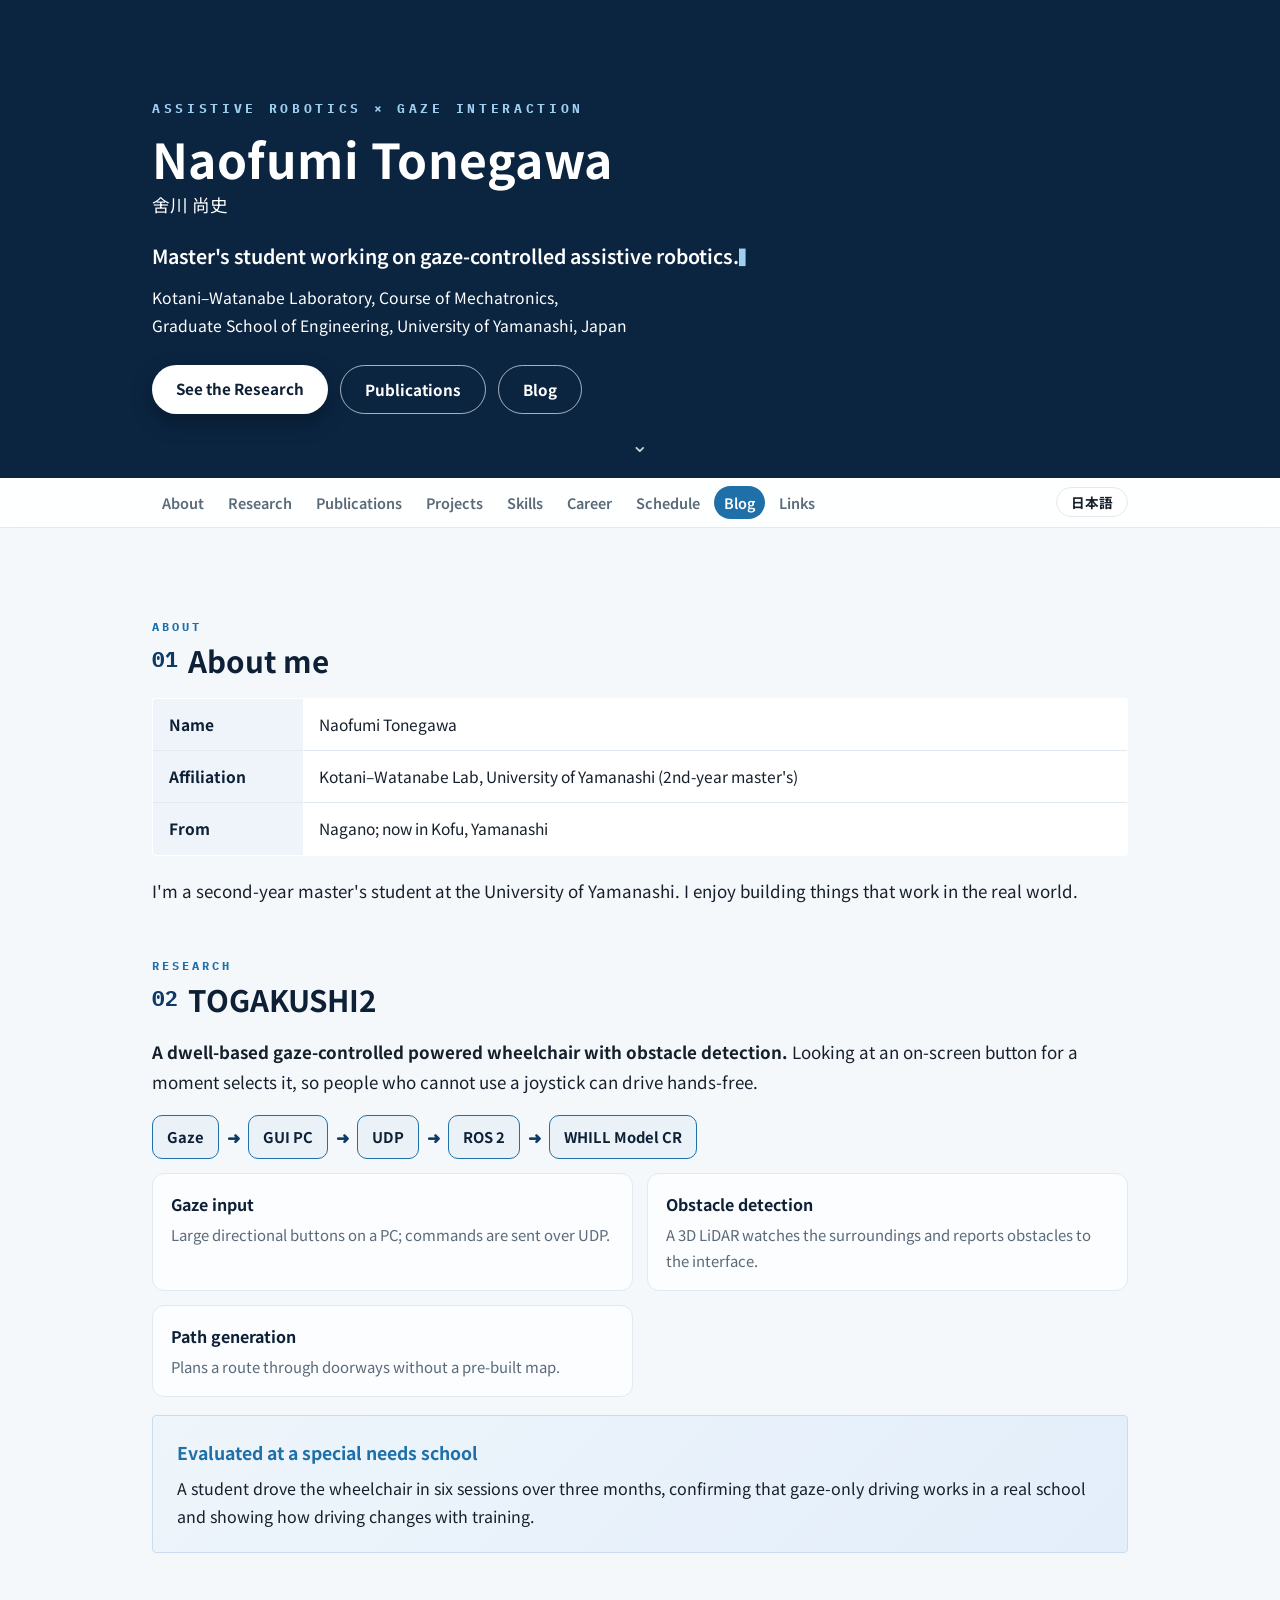
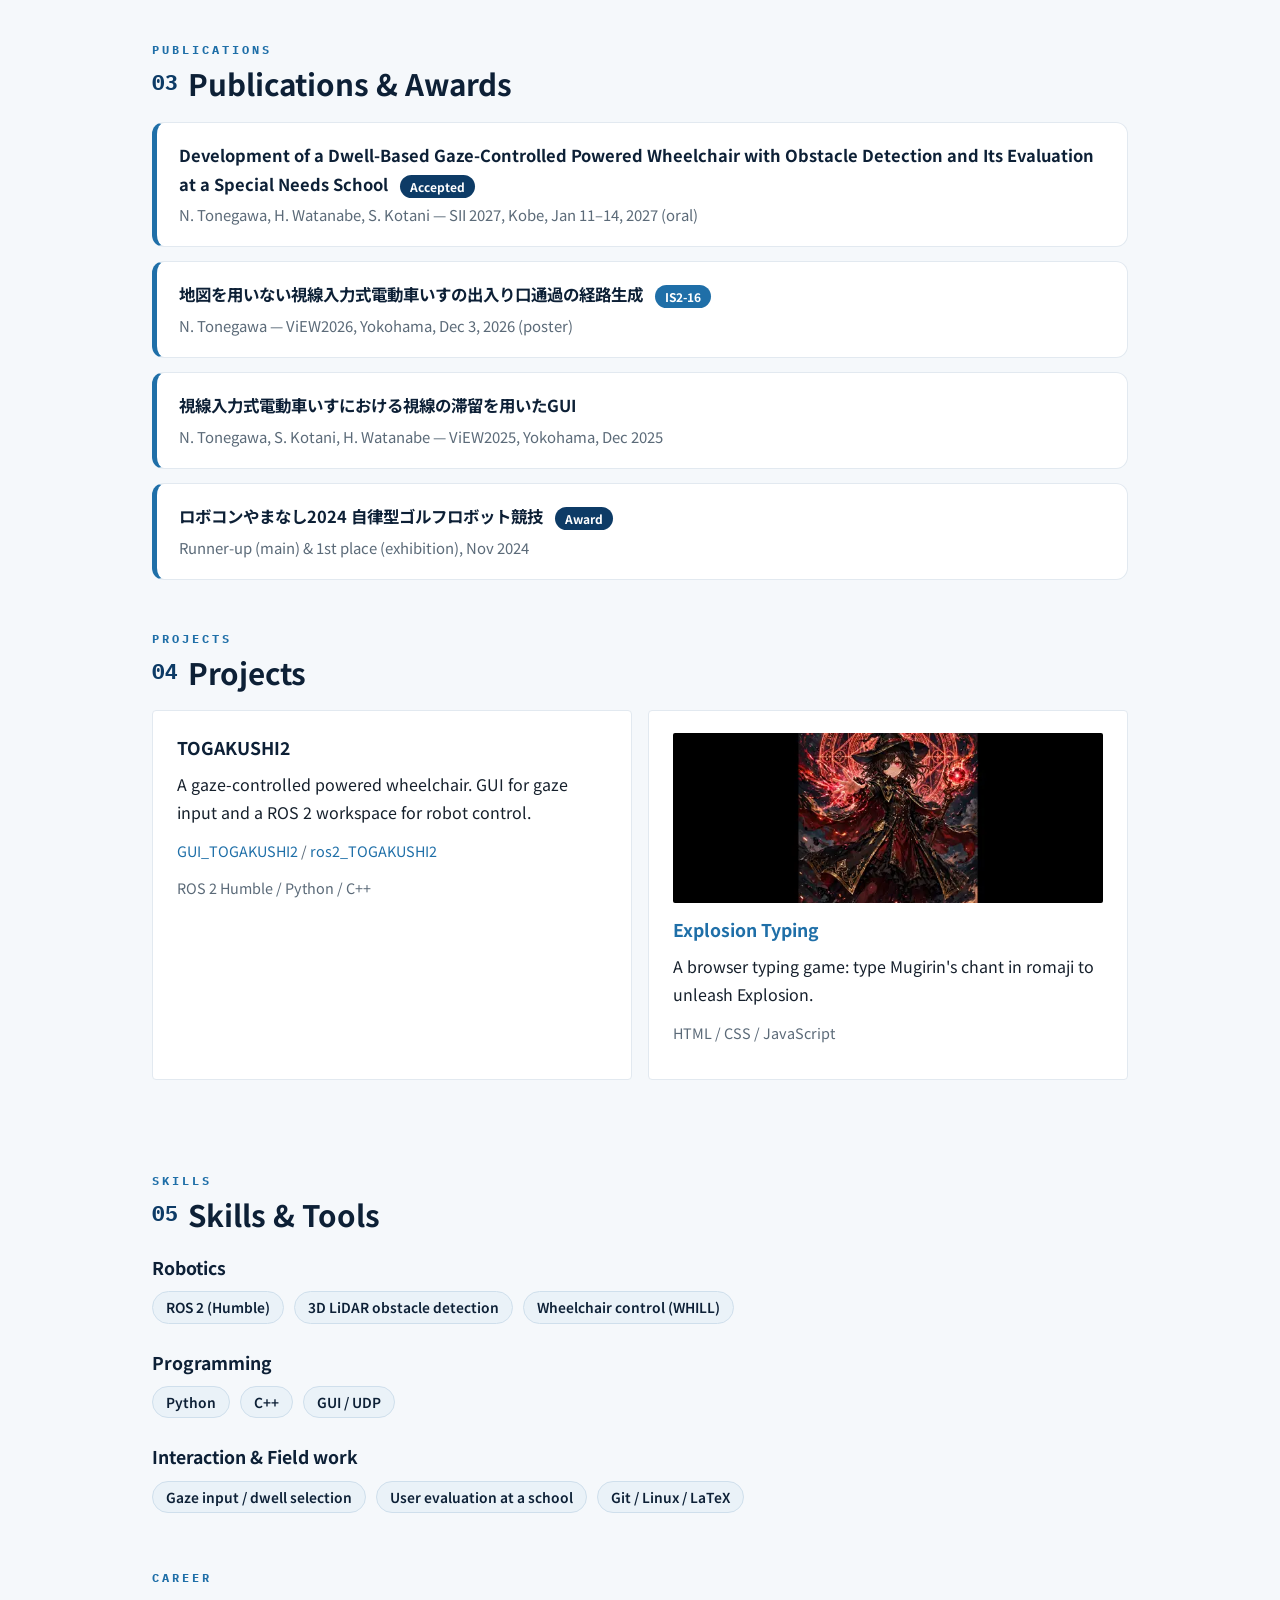
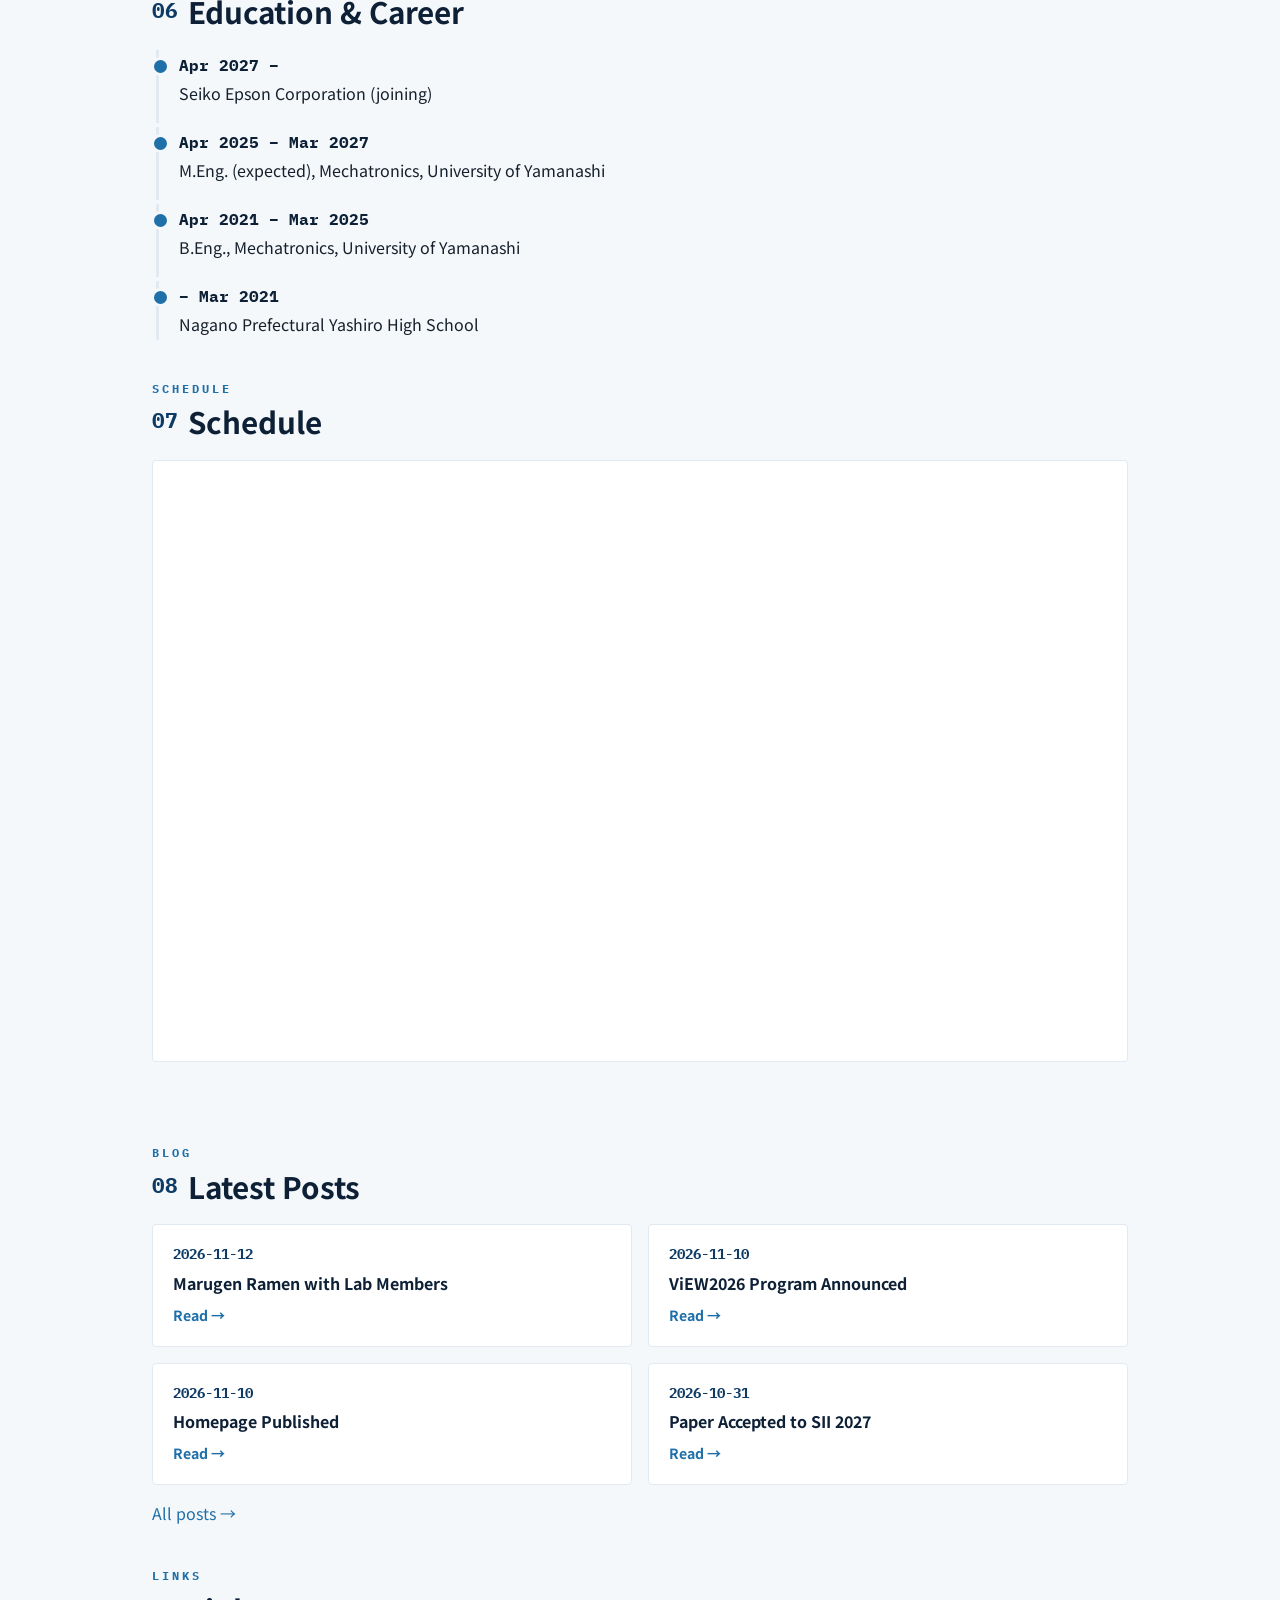
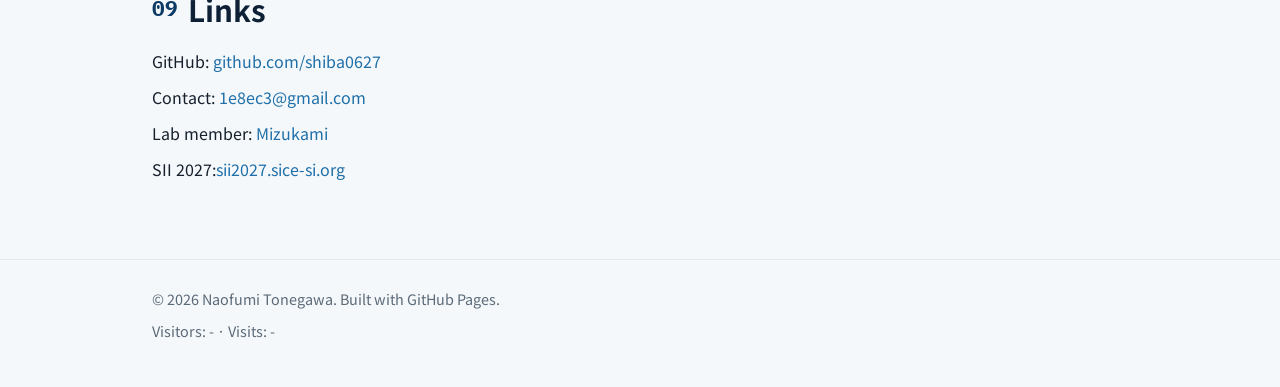
==== commit 12366a5c: "レイアウトを変更" ====
--- a/index.html
+++ b/index.html
@@ -9,7 +9,8 @@
 <link href="https://fonts.googleapis.com/css2?family=IBM+Plex+Mono:wght@500;700&family=Noto+Sans+JP:wght@400;700;900&display=swap" rel="stylesheet">
 
 <script>try{document.documentElement.dataset.lang=(localStorage.getItem('mugi-lang')==='ja')?'ja':'en';}catch(e){document.documentElement.dataset.lang='en';}</script>
-<meta name="description" content="Naofumi Tonegawa (舍川尚史) — Master's student at the University of Yamanashi working on dwell-based gaze-controlled powered wheelchairs with obstacle detection, evaluated at a special needs school.">
+<meta name="description" content="舍川尚史のホームページ。山梨大学大学院で、視線で操作する電動車いすを研究しています。 Naofumi Tonegawa's homepage — gaze-controlled powered wheelchairs.">
+<script type="application/ld+json">{"@context":"https://schema.org","@type":"WebSite","name":"舍川尚史のホームページ","alternateName":["Naofumi Tonegawa","舍川尚史"],"url":"https://shiba0627.github.io/"}</script>
 <style>
   :root{
     --ink:#16202c; --sub:#5b6a78; --line:#e2e9f0; --bg:#f5f8fb;
@@ -84,7 +85,7 @@
   section{padding:44px 0 10px; scroll-margin-top:64px;}
   #about{padding-top:88px;} #research{padding-top:28px;} #publications{padding-top:76px;}
   #projects{padding-top:24px;} #skills{padding-top:64px;} #career{padding-top:20px;}
-  #news{padding-top:58px;} #schedule{padding-top:24px;} #blog{padding-top:70px;}
+  #schedule{padding-top:24px;} #blog{padding-top:70px;}
   #links{padding-top:16px; padding-bottom:36px;}
   .eyebrow{font-family:"IBM Plex Mono", monospace; font-size:.78rem; font-weight:800; letter-spacing:.24em; text-transform:uppercase; color:var(--accent);}
   h2{font-size:1.85rem; line-height:1.3; margin:4px 0 18px; color:var(--navy);}
@@ -246,14 +247,6 @@
     <div class="affil"><span class="l-en">Kotani&ndash;Watanabe Laboratory, Course of Mechatronics,<br>
       Graduate School of Engineering, University of Yamanashi, Japan</span><span class="l-ja">山梨大学大学院 工学専攻 メカトロニクスコース<br>
       小谷・渡辺研究室</span></div>
-    <div class="chips">
-      <span class="chip"><span class="l-en">Assistive Robotics</span><span class="l-ja">支援ロボティクス</span></span>
-      <span class="chip"><span class="l-en">Gaze Interaction</span><span class="l-ja">視線インタラクション</span></span>
-      <span class="chip"><span class="l-en">Powered Wheelchairs</span><span class="l-ja">電動車いす</span></span>
-      <span class="chip">3D LiDAR</span>
-      <span class="chip">ROS 2</span>
-      <span class="chip"><span class="l-en">Real-World Evaluation</span><span class="l-ja">実環境評価</span></span>
-    </div>
     <div class="cta">
       <a class="btn btn-primary" href="#research"><span class="l-en">See the Research</span><span class="l-ja">研究を見る</span></a>
       <a class="btn btn-ghost" href="#publications"><span class="l-en">Publications</span><span class="l-ja">業績を見る</span></a>
@@ -271,7 +264,6 @@
     <a href="#projects"><span class="l-en">Projects</span><span class="l-ja">プロジェクト</span></a>
     <a href="#skills"><span class="l-en">Skills</span><span class="l-ja">スキル</span></a>
     <a href="#career"><span class="l-en">Career</span><span class="l-ja">経歴</span></a>
-    <a href="#news"><span class="l-en">News</span><span class="l-ja">ニュース</span></a>
     <a href="#schedule"><span class="l-en">Schedule</span><span class="l-ja">予定</span></a>
     <a href="#blog"><span class="l-en">Blog</span><span class="l-ja">ブログ</span></a>
     <a href="#links"><span class="l-en">Links</span><span class="l-ja">リンク</span></a>
@@ -283,84 +275,24 @@
 
 <section id="about">
   <div class="eyebrow">About</div>
-  <h2><span class="num">01</span><span class="l-en">Driving a wheelchair with gaze alone</span><span class="l-ja">視線だけで、車いすを運転する</span></h2>
+  <h2><span class="num">01</span><span class="l-en">About me</span><span class="l-ja">自己紹介</span></h2>
   <table class="profile">
     <tr><th><span class="l-en">Name</span><span class="l-ja">氏名</span></th>
-      <td><span class="l-en">Naofumi Tonegawa</span><span class="l-ja">舎川 尚史（Naofumi Tonegawa）</span></td></tr>
+      <td><span class="l-en">Naofumi Tonegawa</span><span class="l-ja">舎川 尚史</span></td></tr>
     <tr><th><span class="l-en">Affiliation</span><span class="l-ja">所属</span></th>
-      <td><span class="l-en">Kotani–Watanabe Laboratory, Mechatronics Course, Department of Engineering, Master's Course, Integrated Graduate School of Medicine, Engineering, and Agricultural Sciences, University of Yamanashi</span><span class="l-ja">山梨大学大学院 医工農学総合教育部 工学専攻 メカトロニクス工学コース 小谷・渡辺研究室</span></td></tr>
-    <tr><th><span class="l-en">Grade</span><span class="l-ja">学年</span></th>
-      <td><span class="l-en">2nd-year master's student</span><span class="l-ja">修士課程2年</span></td></tr>
-    <tr><th><span class="l-en">From / Now</span><span class="l-ja">出身・現在</span></th>
-      <td><span class="l-en">From Nagano; living in Kofu, Yamanashi</span><span class="l-ja">長野県出身、山梨県甲府市在住</span></td></tr>
-    <tr><th><span class="l-en">Research</span><span class="l-ja">研究テーマ</span></th>
-      <td><span class="l-en">Gaze input, assistive robotics, obstacle detection, powered wheelchairs</span><span class="l-ja">視線入力、支援ロボティクス、障害物検知、電動車いす</span></td></tr>
-    <tr><th><span class="l-en">Career</span><span class="l-ja">進路</span></th>
-      <td><span class="l-en">Joining Seiko Epson Corporation in April 2027</span><span class="l-ja">2027年4月 セイコーエプソン株式会社 入社予定</span></td></tr>
+      <td><span class="l-en">Kotani–Watanabe Lab, University of Yamanashi (2nd-year master's)</span><span class="l-ja">山梨大学大学院 小谷・渡辺研究室（修士2年）</span></td></tr>
+    <tr><th><span class="l-en">From</span><span class="l-ja">出身</span></th>
+      <td><span class="l-en">Nagano; now in Kofu, Yamanashi</span><span class="l-ja">長野県出身、山梨県甲府市在住</span></td></tr>
   </table>
-  <p class="lead"><span class="l-en">I am a second-year master's student in the Kotani&ndash;Watanabe Laboratory at the
-    University of Yamanashi, Japan. My research focuses on <strong>assistive robotics</strong>,
-    in particular a powered wheelchair that people with severe physical disabilities can
-    operate using only their <strong>gaze</strong>.</span><span class="l-ja">山梨大学 小谷・渡辺研究室の修士2年生です。研究テーマは<strong>支援ロボティクス</strong>で、
-    特に、重度の身体障害のある方が<strong>視線</strong>だけで操作できる電動車いすに取り組んでいます。</span>
-  </p>
-  <p><span class="l-en">In my project, <strong>TOGAKUSHI2</strong>, the user drives a WHILL Model CR powered wheelchair
-    by dwelling their gaze on directional buttons shown on a PC screen. The system combines
-    dwell-based gaze input with obstacle detection using a 3D LiDAR, and it has been trained
-    and evaluated together with an actual user at a special needs school over several months.
-    I care about validating assistive technology in the real environment where it will be used,
-    not only in the laboratory.</span><span class="l-ja">プロジェクト<strong>TOGAKUSHI2</strong>では、PC画面に表示された方向ボタンを視線で滞留選択することで、
-    WHILL Model CRを運転します。視線滞留入力と3D LiDARによる障害物検知を組み合わせ、
-    特別支援学校で実際の利用者とともに数か月にわたって訓練・評価を行ってきました。
-    研究室の中だけでなく、実際に使われる環境で支援技術を検証することを大切にしています。</span>
-  </p>
-  <p><span class="l-en">My master's thesis is titled
-    「視線滞留入力式電動車いすの研究開発と特別支援学校での訓練・評価」
-    (<em>Research and Development of a Dwell-Based Gaze-Controlled Powered Wheelchair and Its
-    Training and Evaluation at a Special Needs School</em>).
-    After graduating in March 2027, I will join Seiko Epson Corporation in April 2027.</span><span class="l-ja">修士論文の題目は「視線滞留入力式電動車いすの研究開発と特別支援学校での訓練・評価」です。
-    2027年3月に卒業し、2027年4月にセイコーエプソン株式会社へ入社予定です。</span>
-  </p>
-
-  <div class="stats">
-    <div class="stat"><div class="big"><span class="count" data-count="3">0</span><span class="unit"><span class="l-en">months</span><span class="l-ja">か月</span></span></div><div class="label"><span class="l-en">of field evaluation</span><span class="l-ja">実環境での評価期間</span></div></div>
-    <div class="stat"><div class="big"><span class="count" data-count="6">0</span><span class="unit"><span class="l-en">sessions</span><span class="l-ja">回</span></span></div><div class="label"><span class="l-en">training sessions at a school</span><span class="l-ja">学校での訓練セッション</span></div></div>
-    <div class="stat"><div class="big"><span class="count" data-count="19">0</span><span class="unit"><span class="l-en">pkgs</span><span class="l-ja">パッケージ</span></span></div><div class="label"><span class="l-en">in the ROS 2 workspace</span><span class="l-ja">ROS 2ワークスペースの規模</span></div></div>
-    <div class="stat"><div class="big"><span class="count" data-count="3">0</span><span class="unit"><span class="l-en">talks</span><span class="l-ja">件</span></span></div><div class="label"><span class="l-en">SII 2027 &amp; ViEW 2025/2026</span><span class="l-ja">SII 2027・ViEW2025・ViEW2026で発表</span></div></div>
-  </div>
-
-  <div class="grid3" style="margin-top:16px;">
-    <div class="hl-card">
-      <div class="icon">👀</div>
-      <h3><span class="l-en">Hands-free driving</span><span class="l-ja">ハンズフリー運転</span></h3>
-      <p><span class="l-en">Dwell-based gaze selection replaces the joystick for users who cannot use their hands.</span><span class="l-ja">手を使えない利用者のために、視線の滞留選択がジョイスティックの代わりになります。</span></p>
-    </div>
-    <div class="hl-card">
-      <div class="icon">🛡️</div>
-      <h3><span class="l-en">Safety by sensing</span><span class="l-ja">センシングで安全に</span></h3>
-      <p><span class="l-en">A 3D LiDAR watches the surroundings and feeds obstacle information back to the driver.</span><span class="l-ja">3D LiDARが周囲を見張り、障害物情報をドライバーへ返します。</span></p>
-    </div>
-    <div class="hl-card">
-      <div class="icon">🏫</div>
-      <h3><span class="l-en">Proven in the field</span><span class="l-ja">現場で確かめる</span></h3>
-      <p><span class="l-en">Trained and evaluated with an actual user at a special needs school, over three months.</span><span class="l-ja">特別支援学校で実際の利用者とともに、3か月にわたって訓練・評価しました。</span></p>
-    </div>
-  </div>
+  <p class="lead"><span class="l-en">I'm a second-year master's student at the University of Yamanashi. I enjoy building things that work in the real world.</span><span class="l-ja">山梨大学の修士2年生です。実際の現場で役に立つものづくりが好きです。</span></p>
 </section>
 
 <section id="research">
   <div class="eyebrow">Research</div>
   <h2><span class="num">02</span>TOGAKUSHI2</h2>
-  <p class="lead"><span class="l-en"><strong>Dwell-Based Gaze-Controlled Powered Wheelchair with Obstacle Detection.</strong>
-    People who cannot use a conventional joystick because of motor disabilities need an
-    alternative way to drive a powered wheelchair. TOGAKUSHI2 uses <strong>dwell-based gaze
-    input</strong>: looking at an on-screen button for a short dwell time selects it, so the
-    wheelchair can be driven hands-free, without calibration-heavy pointing and without
-    physical switches.</span><span class="l-ja"><strong>障害物検知機能を備えた、視線滞留入力式の電動車いす。</strong>
-    運動障害のために通常のジョイスティックを使えない方には、電動車いすを運転する別の手段が必要です。
-    TOGAKUSHI2は<strong>視線滞留入力</strong>を使います。画面上のボタンを短い滞留時間だけ
-    見つめることで選択でき、ハンズフリーで運転できます。煩雑なキャリブレーション型の
-    ポインティングや、物理スイッチは不要です。</span>
+  <p class="lead"><span class="l-en"><strong>A dwell-based gaze-controlled powered wheelchair with obstacle detection.</strong>
+    Looking at an on-screen button for a moment selects it, so people who cannot use a joystick can drive hands-free.</span><span class="l-ja"><strong>障害物検知つきの、視線滞留入力式電動車いす。</strong>
+    画面上のボタンをしばらく見つめると選択されるため、ジョイスティックを使えない方もハンズフリーで運転できます。</span>
   </p>
 
   <div class="flow" aria-label="System data flow">
@@ -373,101 +305,51 @@
 
   <div class="sys-grid">
     <div class="sys-item">
-      <h4><span class="l-en">Gaze input terminal</span><span class="l-ja">視線入力端末</span></h4>
-      <p><span class="l-en">A PC running a graphical interface with large directional buttons. The user selects a
-        button by dwelling their gaze on it; the selected command is sent to the robot side
-        over UDP. (Repository: <a href="https://github.com/shiba0627/GUI_TOGAKUSHI2">GUI_TOGAKUSHI2</a>)</span><span class="l-ja">大きな方向ボタンを備えたGUIをPCで実行します。ボタンを見つめて滞留すると選択され、
-        選ばれた命令はUDPでロボット側へ送られます。（リポジトリ：<a href="https://github.com/shiba0627/GUI_TOGAKUSHI2">GUI_TOGAKUSHI2</a>）</span></p>
-    </div>
-    <div class="sys-item">
-      <h4><span class="l-en">Robot control</span><span class="l-ja">ロボット制御</span></h4>
-      <p><span class="l-en">A ROS 2 Humble workspace (19 packages) that receives drive commands, manages the
-        wheelchair state, and generates motion commands.
-        (Repository: <a href="https://github.com/shiba0627/ros2_TOGAKUSHI2">ros2_TOGAKUSHI2</a>)</span><span class="l-ja">ROS 2 Humbleのワークスペース（19パッケージ）。運転命令の受信、車いすの状態管理、
-        動作命令の生成を行います。
-        （リポジトリ：<a href="https://github.com/shiba0627/ros2_TOGAKUSHI2">ros2_TOGAKUSHI2</a>）</span></p>
-    </div>
-    <div class="sys-item">
-      <h4><span class="l-en">Platform</span><span class="l-ja">プラットフォーム</span></h4>
-      <p><span class="l-en">WHILL Model CR powered wheelchair.</span><span class="l-ja">電動車いす WHILL Model CR。</span></p>
+      <h4><span class="l-en">Gaze input</span><span class="l-ja">視線入力</span></h4>
+      <p><span class="l-en">Large directional buttons on a PC; commands are sent over UDP.</span><span class="l-ja">PC上の大きな方向ボタンで選択し、命令をUDPで送信します。</span></p>
     </div>
     <div class="sys-item">
       <h4><span class="l-en">Obstacle detection</span><span class="l-ja">障害物検知</span></h4>
-      <p><span class="l-en">A 3D LiDAR monitors the surroundings of the wheelchair; detected obstacles are fed
-        back to the interface and used to support safe driving.</span><span class="l-ja">3D LiDARで車いすの周囲を監視し、検知した障害物をインターフェースへ
-        フィードバックして、安全な運転を支援します。</span></p>
+      <p><span class="l-en">A 3D LiDAR watches the surroundings and reports obstacles to the interface.</span><span class="l-ja">3D LiDARで周囲を監視し、障害物をインターフェースへ伝えます。</span></p>
     </div>
     <div class="sys-item">
       <h4><span class="l-en">Path generation</span><span class="l-ja">経路生成</span></h4>
-      <p><span class="l-en">Generates a path for passing through doorways without relying on a pre-built map,
-        supporting driving in ordinary school and home environments.</span><span class="l-ja">事前に作った地図に頼らず、出入り口を通過するための経路を生成します。
-        学校や家庭といった日常環境での走行を支援します。</span></p>
+      <p><span class="l-en">Plans a route through doorways without a pre-built map.</span><span class="l-ja">事前の地図なしで、出入り口を通る経路を生成します。</span></p>
     </div>
-    <div class="sys-item">
-      <h4><span class="l-en">Research keywords</span><span class="l-ja">研究キーワード</span></h4>
-      <p><span class="l-en">Gaze-controlled wheelchair / dwell-based input / assistive technology / obstacle detection /
-        3D LiDAR / ROS 2 / human&ndash;robot interaction / special needs education / real-world evaluation</span><span class="l-ja">視線制御車いす / 滞留入力 / 支援技術 / 障害物検知 /
-        3D LiDAR / ROS 2 / 人間・ロボットインタラクション / 特別支援教育 / 実環境評価</span></p>
-    </div>
   </div>
 
   <div class="eval-panel">
-    <h3><span class="l-en">Evaluation at a special needs school</span><span class="l-ja">特別支援学校での評価</span></h3>
-    <p style="margin:0;"><span class="l-en">The system was evaluated in a real environment: a student at a special needs school used
-      the wheelchair in training and evaluation sessions held over a period of three months
-      (six sessions). The evaluation confirmed that gaze-only driving is feasible in a real
-      school environment and provided longitudinal observations on how the user's driving
-      changes with repeated training.</span><span class="l-ja">実環境で評価しました。特別支援学校の生徒が、3か月間（全6回）の訓練・評価セッションで
-      車いすを使用しました。実際の学校環境で視線のみの運転が可能であることを確認し、
-      訓練を重ねることで運転がどう変化するかという長期的な観察も得られました。</span>
+    <h3><span class="l-en">Evaluated at a special needs school</span><span class="l-ja">特別支援学校で評価</span></h3>
+    <p style="margin:0;"><span class="l-en">A student drove the wheelchair in six sessions over three months, confirming that gaze-only driving works in a real school and showing how driving changes with training.</span><span class="l-ja">生徒が3か月間・全6回の訓練で使用し、実際の学校で視線のみの運転が可能なことと、訓練による運転の変化を確認しました。</span>
     </p>
   </div>
 </section>
 
 <section id="publications">
   <div class="eyebrow">Publications</div>
-  <h2><span class="num">03</span><span class="l-en">Publications, Presentations &amp; Awards</span><span class="l-ja">業績・発表・受賞</span></h2>
+  <h2><span class="num">03</span><span class="l-en">Publications &amp; Awards</span><span class="l-ja">業績・受賞</span></h2>
 
   <div class="pub">
     <div class="title">Development of a Dwell-Based Gaze-Controlled Powered Wheelchair with Obstacle Detection and Its Evaluation at a Special Needs School
       <span class="badge"><span class="l-en">Accepted</span><span class="l-ja">採択済み</span></span></div>
-    <div class="meta"><span class="l-en">Naofumi Tonegawa, Hiromi Watanabe, Shinji Kotani<br>
-      The 2027 IEEE/SICE International Symposium on System Integration (SII 2027),
-      Kobe International Conference Center, Japan, January 11&ndash;14, 2027. Contributed Paper, oral presentation.</span><span class="l-ja">舍川尚史、渡辺寛望、小谷信司<br>
-      The 2027 IEEE/SICE International Symposium on System Integration (SII 2027)、
-      神戸国際会議場、2027年1月11日〜14日。Contributed Paper、口頭発表。</span></div>
+    <div class="meta">N. Tonegawa, H. Watanabe, S. Kotani — SII 2027, Kobe, Jan 11&ndash;14, 2027 <span class="l-en">(oral)</span><span class="l-ja">（口頭発表）</span></div>
   </div>
 
   <div class="pub">
     <div class="title">地図を用いない視線入力式電動車いすの出入り口通過の経路生成
       <span class="badge blue">IS2-16</span></div>
-    <div class="meta"><span class="l-en">Naofumi Tonegawa<br>
-      ViEW2026 Vision Engineering Workshop, Pacifico Yokohama, December 3&ndash;4, 2026.
-      Interactive Session 2 (December 3, 14:40&ndash;15:50), poster presentation.</span><span class="l-ja">舍川尚史<br>
-      ViEW2026 ビジョン技術の実利用ワークショップ、パシフィコ横浜、2026年12月3日〜4日。
-      インタラクティブセッション2（12月3日 14:40〜15:50）、ポスター発表。</span></div>
+    <div class="meta">N. Tonegawa — ViEW2026, Yokohama, Dec 3, 2026 <span class="l-en">(poster)</span><span class="l-ja">（ポスター）</span></div>
   </div>
 
   <div class="pub">
-    <div class="title">視線入力式電動車いすにおける視線の滞留を用いたGUI
-      <span class="badge blue"><span class="l-en">Presented</span><span class="l-ja">発表済み</span></span></div>
-    <div class="meta"><span class="l-en">Naofumi Tonegawa, Shinji Kotani, Hiromi Watanabe<br>
-      ViEW2025 Vision Engineering Workshop, Pacifico Yokohama, December 4&ndash;5, 2025.</span><span class="l-ja">舎川尚史、小谷信司、渡辺寛望<br>
-      ViEW2025 ビジョン技術の実利用ワークショップ、パシフィコ横浜、2025年12月4日〜5日。</span></div>
-  </div>
-
-  <div class="pub">
-    <div class="title">視線滞留入力式電動車いすの研究開発と特別支援学校での訓練・評価
-      <span class="badge gray"><span class="l-en">Thesis</span><span class="l-ja">修士論文</span></span></div>
-    <div class="meta"><span class="l-en">Master's thesis, University of Yamanashi (to be presented in February 2027).</span><span class="l-ja">修士論文、山梨大学（2027年2月に発表予定）。</span></div>
+    <div class="title">視線入力式電動車いすにおける視線の滞留を用いたGUI</div>
+    <div class="meta">N. Tonegawa, S. Kotani, H. Watanabe — ViEW2025, Yokohama, Dec 2025</div>
   </div>
 
   <div class="pub">
     <div class="title">ロボコンやまなし2024 自律型ゴルフロボット競技
       <span class="badge"><span class="l-en">Award</span><span class="l-ja">受賞</span></span></div>
-    <div class="meta"><span class="l-en">Runner-up (2nd place) in the main competition and 1st place in the exhibition match.<br>
-      Robocon Yamanashi 2024, Yamanashi Prefectural Distribution Center, November 9, 2024 (as an undergraduate team project).</span><span class="l-ja">本競技で準優勝、エキシビションで優勝しました。<br>
-      ロボコンやまなし2024、山梨県流通センター、2024年11月9日（学部4年次のチームでの出場）。</span></div>
+    <div class="meta"><span class="l-en">Runner-up (main) &amp; 1st place (exhibition), Nov 2024</span><span class="l-ja">本競技 準優勝・エキシビション 優勝（2024年11月）</span></div>
   </div>
 </section>
 
@@ -476,26 +358,15 @@
   <h2><span class="num">04</span><span class="l-en">Projects</span><span class="l-ja">プロジェクト</span></h2>
   <div class="grid">
     <div class="card">
-      <h3><a href="https://github.com/shiba0627/ros2_TOGAKUSHI2">ros2_TOGAKUSHI2</a></h3>
-      <p><span class="l-en">ROS 2 Humble workspace for the gaze-controlled WHILL Model CR wheelchair.
-         19 packages covering command reception over UDP, state management, joystick command
-         generation, and integration with the WHILL platform.</span><span class="l-ja">視線制御WHILL Model CRのためのROS 2 Humbleワークスペース。
-         UDPでの命令受信、状態管理、ジョイスティック命令の生成、WHILLプラットフォームとの
-         統合を担う19パッケージ。</span></p>
-      <p class="small">ROS 2 Humble / Python / C++ / UDP / WHILL Model CR</p>
-    </div>
-    <div class="card">
-      <h3><a href="https://github.com/shiba0627/GUI_TOGAKUSHI2">GUI_TOGAKUSHI2</a></h3>
-      <p><span class="l-en">Graphical user interface running on the gaze-input PC. Large directional buttons are
-         selected by gaze dwelling; the interface also displays obstacle information received
-         from the robot side.</span><span class="l-ja">視線入力PCで動くグラフィカルインターフェース。大きな方向ボタンを視線の滞留で
-         選択し、ロボット側から受け取った障害物情報も表示します。</span></p>
-      <p class="small">Python / GUI / gaze interaction</p>
+      <h3>TOGAKUSHI2</h3>
+      <p><span class="l-en">A gaze-controlled powered wheelchair. GUI for gaze input and a ROS 2 workspace for robot control.</span><span class="l-ja">視線で操作する電動車いす。視線入力のGUIと、ロボット制御のROS 2ワークスペース。</span></p>
+      <p class="small"><a href="https://github.com/shiba0627/GUI_TOGAKUSHI2">GUI_TOGAKUSHI2</a> / <a href="https://github.com/shiba0627/ros2_TOGAKUSHI2">ros2_TOGAKUSHI2</a></p>
+      <p class="small">ROS 2 Humble / Python / C++</p>
     </div>
     <div class="card">
       <a href="explosion.html"><img src="[data-uri]" alt="爆裂タイピング ― アークウィザード・むぎりんのイラスト" style="display:block; width:100%; height:170px; object-fit:cover; border-radius:2px; margin-bottom:12px;"></a>
       <h3><a href="explosion.html"><span class="l-en">Explosion Typing</span><span class="l-ja">爆裂タイピング</span></a></h3>
-      <p><span class="l-en">A browser typing game. Type my assistant Mugirin's five-verse chant in romaji to unleash Explosion, the ultimate attack magic. Mana gauge, combo counter, and ranks from SS to C.</span><span class="l-ja">ブラウザで遊べるタイピングゲーム。助手むぎりんの詠唱・全5節をローマ字で打ち切り、最強の攻撃魔法「爆裂魔法」を放ちます。魔力ゲージとコンボ、SS〜Cのランク判定つき。</span></p>
+      <p><span class="l-en">A browser typing game: type Mugirin's chant in romaji to unleash Explosion.</span><span class="l-ja">むぎりんの詠唱をローマ字で打ち切り、爆裂魔法を放つブラウザタイピングゲーム。</span></p>
       <p class="small">HTML / CSS / JavaScript</p>
     </div>
   </div>
@@ -507,29 +378,20 @@
   <div class="skill-group">
     <h3><span class="l-en">Robotics</span><span class="l-ja">ロボティクス</span></h3>
     <span class="tag">ROS 2 (Humble)</span>
-    <span class="tag"><span class="l-en">Powered wheelchair control (WHILL Model CR)</span><span class="l-ja">電動車いす制御（WHILL Model CR）</span></span>
     <span class="tag"><span class="l-en">3D LiDAR obstacle detection</span><span class="l-ja">3D LiDAR障害物検知</span></span>
-    <span class="tag"><span class="l-en">State management &amp; safety design</span><span class="l-ja">状態管理と安全設計</span></span>
+    <span class="tag"><span class="l-en">Wheelchair control (WHILL)</span><span class="l-ja">電動車いす制御（WHILL）</span></span>
   </div>
   <div class="skill-group">
     <h3><span class="l-en">Programming</span><span class="l-ja">プログラミング</span></h3>
     <span class="tag">Python</span>
     <span class="tag">C++</span>
-    <span class="tag"><span class="l-en">GUI applications</span><span class="l-ja">GUIアプリケーション</span></span>
-    <span class="tag"><span class="l-en">UDP network communication</span><span class="l-ja">UDPネットワーク通信</span></span>
+    <span class="tag"><span class="l-en">GUI / UDP</span><span class="l-ja">GUI・UDP通信</span></span>
   </div>
   <div class="skill-group">
-    <h3><span class="l-en">Interaction</span><span class="l-ja">インタラクション</span></h3>
-    <span class="tag"><span class="l-en">Gaze tracking &amp; dwell-based selection</span><span class="l-ja">視線計測と滞留選択</span></span>
-    <span class="tag"><span class="l-en">Interface design for users with motor disabilities</span><span class="l-ja">運動障害のあるユーザー向けのインターフェース設計</span></span>
-  </div>
-  <div class="skill-group">
-    <h3><span class="l-en">Development &amp; Field work</span><span class="l-ja">開発環境・フィールドワーク</span></h3>
-    <span class="tag">Git / GitHub</span>
-    <span class="tag">Ubuntu / Linux</span>
-    <span class="tag">LaTeX</span>
-    <span class="tag"><span class="l-en">User evaluations at a special needs school</span><span class="l-ja">特別支援学校でのユーザー評価の設計と実施</span></span>
-    <span class="tag"><span class="l-en">Longitudinal training sessions</span><span class="l-ja">長期の訓練セッション</span></span>
+    <h3><span class="l-en">Interaction &amp; Field work</span><span class="l-ja">インタラクション・現場評価</span></h3>
+    <span class="tag"><span class="l-en">Gaze input / dwell selection</span><span class="l-ja">視線入力・滞留選択</span></span>
+    <span class="tag"><span class="l-en">User evaluation at a school</span><span class="l-ja">学校でのユーザー評価</span></span>
+    <span class="tag">Git / Linux / LaTeX</span>
   </div>
 </section>
 
@@ -537,28 +399,16 @@
   <div class="eyebrow">Career</div>
   <h2><span class="num">06</span><span class="l-en">Education &amp; Career</span><span class="l-ja">学歴・職歴</span></h2>
   <ul class="timeline">
-    <li><span class="when">Apr 2027 &ndash;</span><br><span class="l-en">Seiko Epson Corporation (scheduled to join).</span><span class="l-ja">セイコーエプソン株式会社（入社予定）。</span></li>
-    <li><span class="when">Apr 2025 &ndash; Mar 2027</span><br><span class="l-en">M.S. in Engineering (expected), Course of Mechatronics, Graduate School of Engineering, University of Yamanashi. Kotani&ndash;Watanabe Laboratory.</span><span class="l-ja">山梨大学大学院 工学専攻 メカトロニクスコース、修士（工学）取得見込み。小谷・渡辺研究室。</span></li>
-    <li><span class="when">Apr 2021 &ndash; Mar 2025</span><br><span class="l-en">B.Eng., Department of Mechatronics, Faculty of Engineering, University of Yamanashi.</span><span class="l-ja">山梨大学 工学部 メカトロニクス工学科、学士（工学）。</span></li>
-    <li><span class="when">&ndash; Mar 2021</span><br><span class="l-en">Nagano Prefectural Yashiro High School, Nagano, Japan.</span><span class="l-ja">長野県立屋代高等学校（長野県）。</span></li>
-  </ul>
-</section>
-
-<section id="news">
-  <div class="eyebrow">News</div>
-  <h2><span class="num">07</span><span class="l-en">News</span><span class="l-ja">ニュース</span></h2>
-  <ul class="timeline">
-    <li><span class="when">Jan 2027</span> — <span class="l-en">Oral presentation at SII 2027 in Kobe, Japan.</span><span class="l-ja">SII 2027（神戸）で口頭発表。</span></li>
-    <li><span class="when">Dec 2026</span> — <span class="l-en">Poster presentation (IS2-16) at ViEW2026 in Yokohama, Japan.</span><span class="l-ja">ViEW2026（横浜）でポスター発表（IS2-16）。</span></li>
-    <li><span class="when">Nov 2026</span> — <span class="l-en">This homepage was published on GitHub Pages.</span><span class="l-ja">このホームページをGitHub Pagesで公開しました。</span></li>
-    <li><span class="when">Oct 2026</span> — <span class="l-en">Our paper on the gaze-controlled wheelchair was accepted to SII 2027 as a Contributed Paper.</span><span class="l-ja">視線制御車いすの論文が、SII 2027にContributed Paperとして採択されました。</span></li>
+    <li><span class="when">Apr 2027 &ndash;</span><br><span class="l-en">Seiko Epson Corporation (joining)</span><span class="l-ja">セイコーエプソン株式会社（入社予定）</span></li>
+    <li><span class="when">Apr 2025 &ndash; Mar 2027</span><br><span class="l-en">M.Eng. (expected), Mechatronics, University of Yamanashi</span><span class="l-ja">山梨大学大学院 メカトロニクスコース（修了見込み）</span></li>
+    <li><span class="when">Apr 2021 &ndash; Mar 2025</span><br><span class="l-en">B.Eng., Mechatronics, University of Yamanashi</span><span class="l-ja">山梨大学 工学部 メカトロニクス工学科</span></li>
+    <li><span class="when">&ndash; Mar 2021</span><br><span class="l-en">Nagano Prefectural Yashiro High School</span><span class="l-ja">長野県屋代高等学校</span></li>
   </ul>
 </section>
 
 <section id="schedule">
   <div class="eyebrow">Schedule</div>
-  <h2><span class="num">08</span><span class="l-en">Schedule</span><span class="l-ja">予定</span></h2>
-  <p><span class="l-en">Public talks, presentations, and events. (Times in JST.)</span><span class="l-ja">公開してよい講演・発表・行事を載せています。（時刻は日本時間）</span></p>
+  <h2><span class="num">07</span><span class="l-en">Schedule</span><span class="l-ja">予定</span></h2>
   <div class="cal-wrap">
     <iframe src="https://calendar.google.com/calendar/embed?src=7aa6dac006a10469cfd571efb7c752d720950b82126288ac901f3972909d0460%40group.calendar.google.com&amp;ctz=Asia%2FTokyo" title="Public Schedule" loading="lazy"></iframe>
   </div>
@@ -566,41 +416,41 @@
 
 <section id="blog">
   <div class="eyebrow">Blog</div>
-  <h2><span class="num">09</span><span class="l-en">Latest Posts</span><span class="l-ja">最近の記事</span></h2>
+  <h2><span class="num">08</span><span class="l-en">Latest Posts</span><span class="l-ja">最近の記事</span></h2>
   <div class="grid">
-    <a class="post-card" href="blog.html#marugen-ramen">
+    <a class="post-card" href="blog/marugen-ramen.html">
       <div class="date">2026-11-12</div>
       <div class="ptitle"><span class="l-en">Marugen Ramen with Lab Members</span><span class="l-ja">研究室メンバーと丸源ラーメンへ</span></div>
       <div class="go"><span class="l-en">Read →</span><span class="l-ja">読む →</span></div>
     </a>
-    <a class="post-card" href="blog.html#view2026-program">
+    <a class="post-card" href="blog/view2026-program.html">
       <div class="date">2026-11-10</div>
       <div class="ptitle"><span class="l-en">ViEW2026 Program Announced</span><span class="l-ja">ViEW2026のプログラムが公開されました</span></div>
       <div class="go"><span class="l-en">Read →</span><span class="l-ja">読む →</span></div>
     </a>
-    <a class="post-card" href="blog.html#homepage">
+    <a class="post-card" href="blog/homepage.html">
       <div class="date">2026-11-10</div>
       <div class="ptitle"><span class="l-en">Homepage Published</span><span class="l-ja">ホームページを公開しました</span></div>
       <div class="go"><span class="l-en">Read →</span><span class="l-ja">読む →</span></div>
     </a>
-    <a class="post-card" href="blog.html#sii2027-accepted">
+    <a class="post-card" href="blog/sii2027-accepted.html">
       <div class="date">2026-10-31</div>
       <div class="ptitle"><span class="l-en">Paper Accepted to SII 2027</span><span class="l-ja">SII 2027に論文が採択されました</span></div>
       <div class="go"><span class="l-en">Read →</span><span class="l-ja">読む →</span></div>
     </a>
   </div>
-  <p style="margin-top:14px;"><span class="l-en">All posts are on the blog page. → <a href="blog.html">Read the Blog</a></span><span class="l-ja">記事の一覧はブログページにあります。→ <a href="blog.html">Blog を読む</a></span></p>
+  <p style="margin-top:14px;"><a href="blog.html"><span class="l-en">All posts →</span><span class="l-ja">記事一覧 →</span></a></p>
 </section>
 
 
 <section id="links">
   <div class="eyebrow">Links</div>
-  <h2><span class="num">10</span><span class="l-en">Links</span><span class="l-ja">リンク</span></h2>
+  <h2><span class="num">09</span><span class="l-en">Links</span><span class="l-ja">リンク</span></h2>
   <ul class="link-list">
     <li>GitHub: <a href="https://github.com/shiba0627">github.com/shiba0627</a></li>
-    <li>ROS 2 workspace: <a href="https://github.com/shiba0627/ros2_TOGAKUSHI2">ros2_TOGAKUSHI2</a></li>
-    <li><span class="l-en">Gaze-input GUI: </span><span class="l-ja">視線入力GUI：</span><a href="https://github.com/shiba0627/GUI_TOGAKUSHI2">GUI_TOGAKUSHI2</a></li>
-    <li>SII 2027: <a href="https://sii2027.sice-si.org/">sii2027.sice-si.org</a></li>
+    <li><span class="l-en">Contact: </span><span class="l-ja">連絡先：</span><a href="mailto:1e8ec3@gmail.com">1e8ec3@gmail.com</a></li>
+    <li><span class="l-en">Lab member: </span><span class="l-ja">研究室メンバー：</span><a href="https://mizukamitaiga.github.io/"><span class="l-en">Mizukami</span><span class="l-ja">水上君</span></a></li>
+    <li>SII 2027:<a href="https://sii2027.sice-si.org/">sii2027.sice-si.org</a></li>
   </ul>
 </section>
 
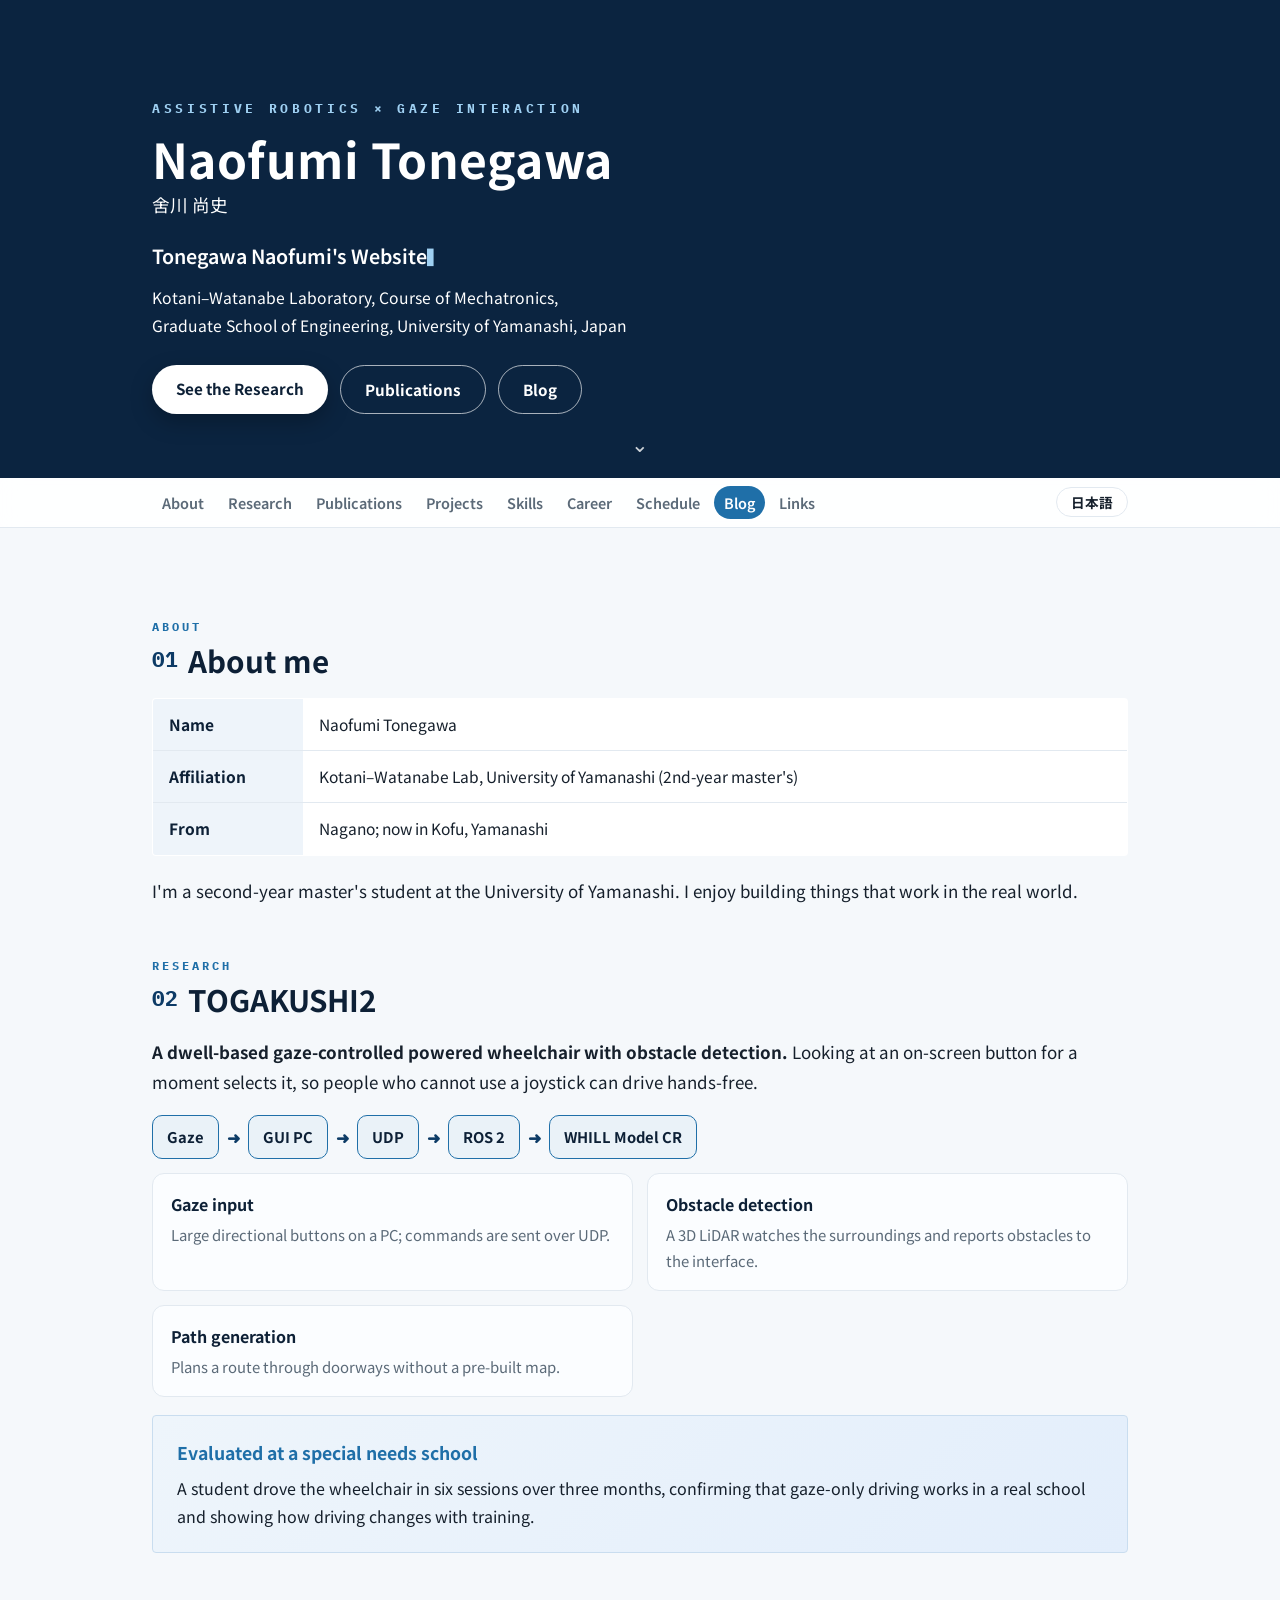
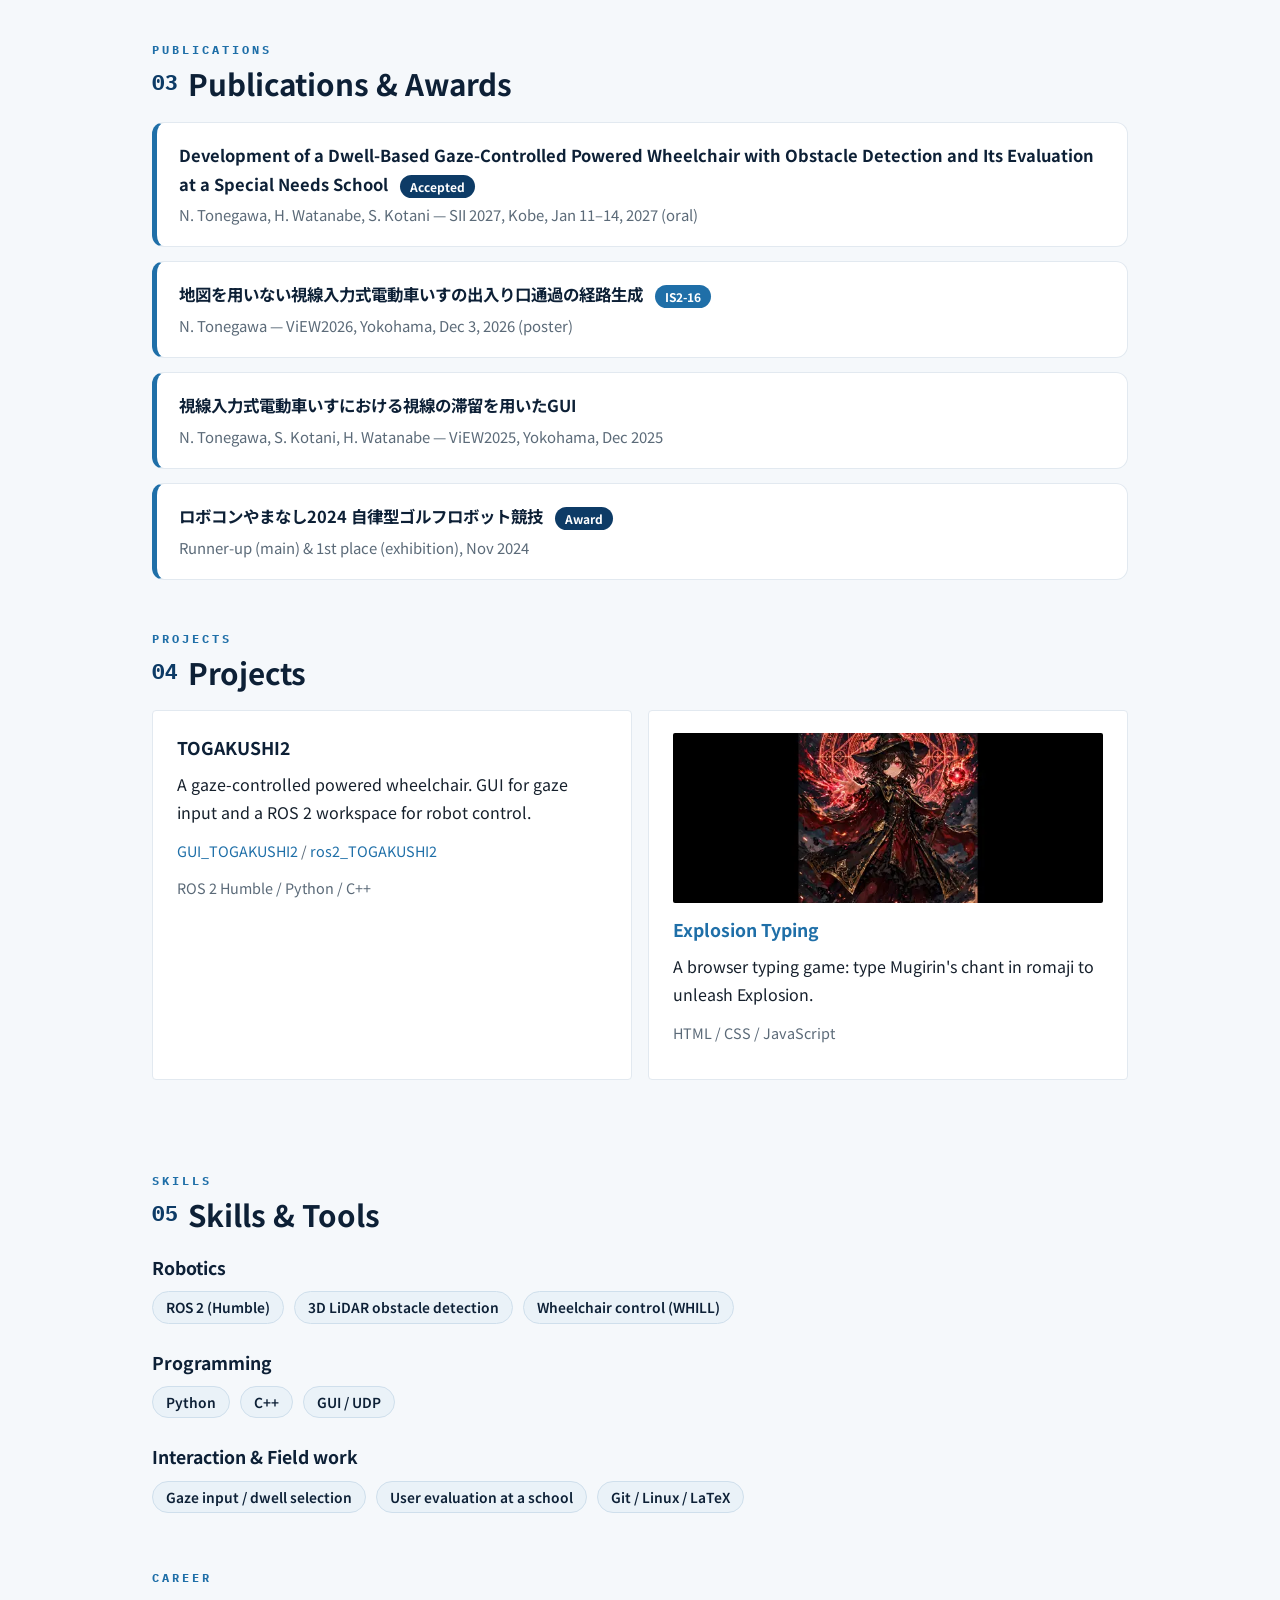
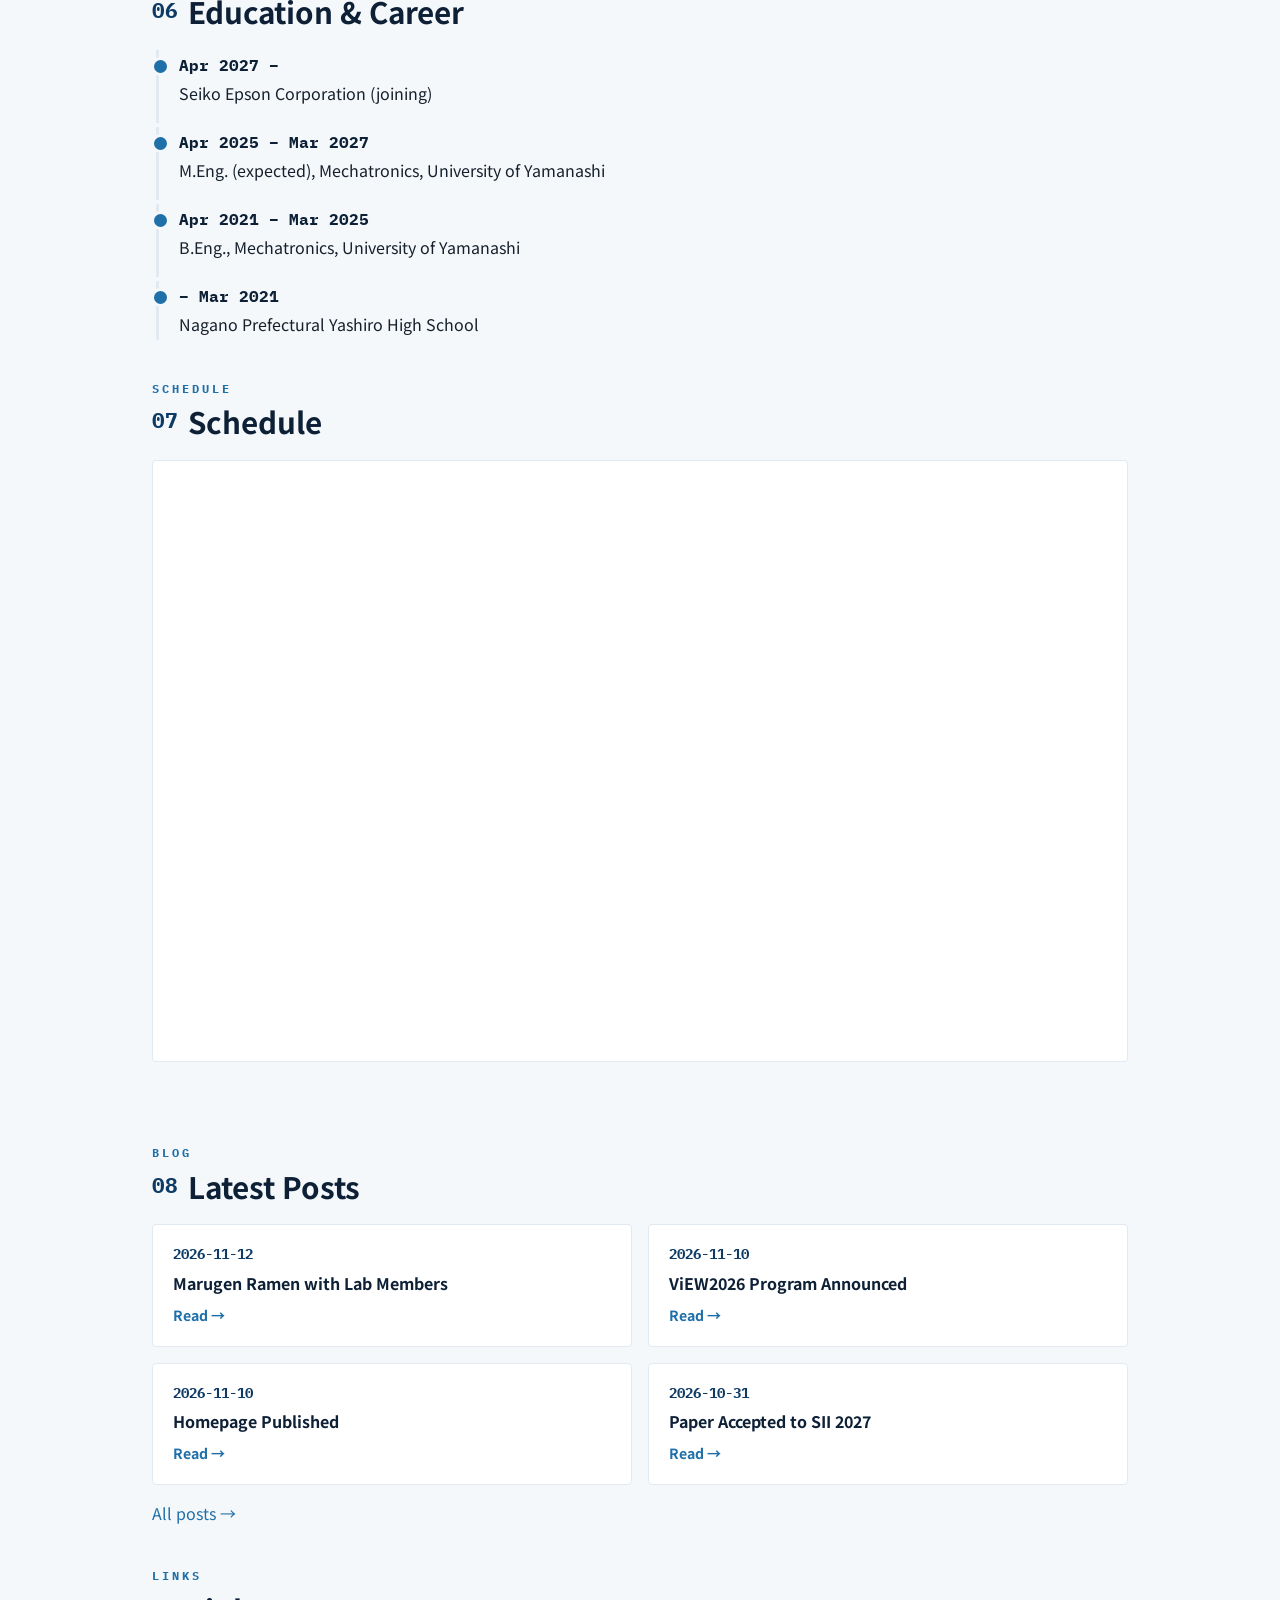
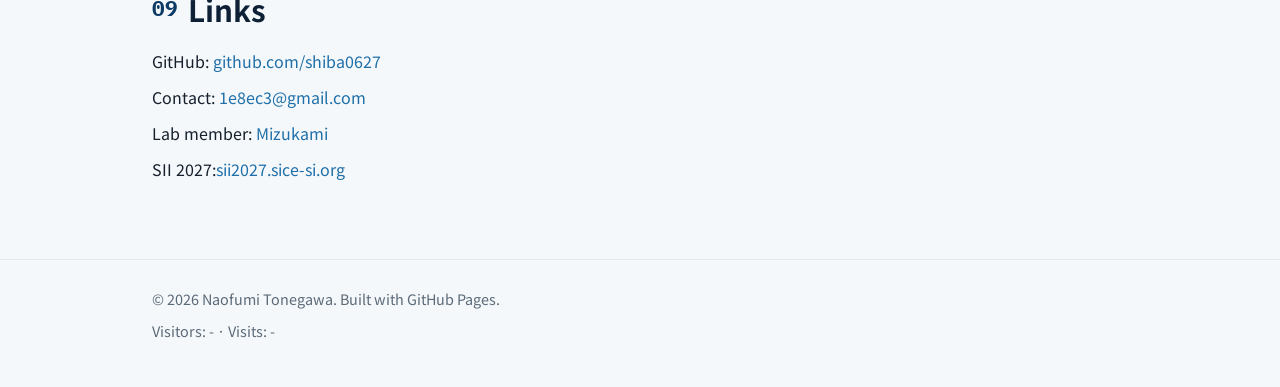
==== commit 35406201: "壱行目を変更" ====
--- a/index.html
+++ b/index.html
@@ -4,7 +4,7 @@
 <meta charset="UTF-8">
 <meta name="viewport" content="width=device-width, initial-scale=1.0">
 <meta name="google-site-verification" content="02PXOmRQmh9cKTXt06QWr7HZk04EhqYKbkvgAUlDRAI" />
-<title>Naofumi Tonegawa — Gaze-Controlled Assistive Robotics</title>
+<title>舍川尚史のホームページ</title>
 <link rel="preconnect" href="https://fonts.googleapis.com">
 <link href="https://fonts.googleapis.com/css2?family=IBM+Plex+Mono:wght@500;700&family=Noto+Sans+JP:wght@400;700;900&display=swap" rel="stylesheet">
 
@@ -243,7 +243,7 @@
     <div class="kicker">Assistive Robotics × Gaze Interaction</div>
     <h1>Naofumi Tonegawa</h1>
     <div class="jp">舍川 尚史</div>
-    <div class="tagline"><span class="l-en">Master's student working on gaze-controlled assistive robotics.</span><span class="l-ja">視線制御による支援ロボティクスに取り組む修士課程の学生です。</span></div>
+    <div class="tagline"><span class="l-en">Tonegawa Naofumi's Website</span><span class="l-ja">舍川尚史のホームページ</span></div>
     <div class="affil"><span class="l-en">Kotani&ndash;Watanabe Laboratory, Course of Mechatronics,<br>
       Graduate School of Engineering, University of Yamanashi, Japan</span><span class="l-ja">山梨大学大学院 工学専攻 メカトロニクスコース<br>
       小谷・渡辺研究室</span></div>
